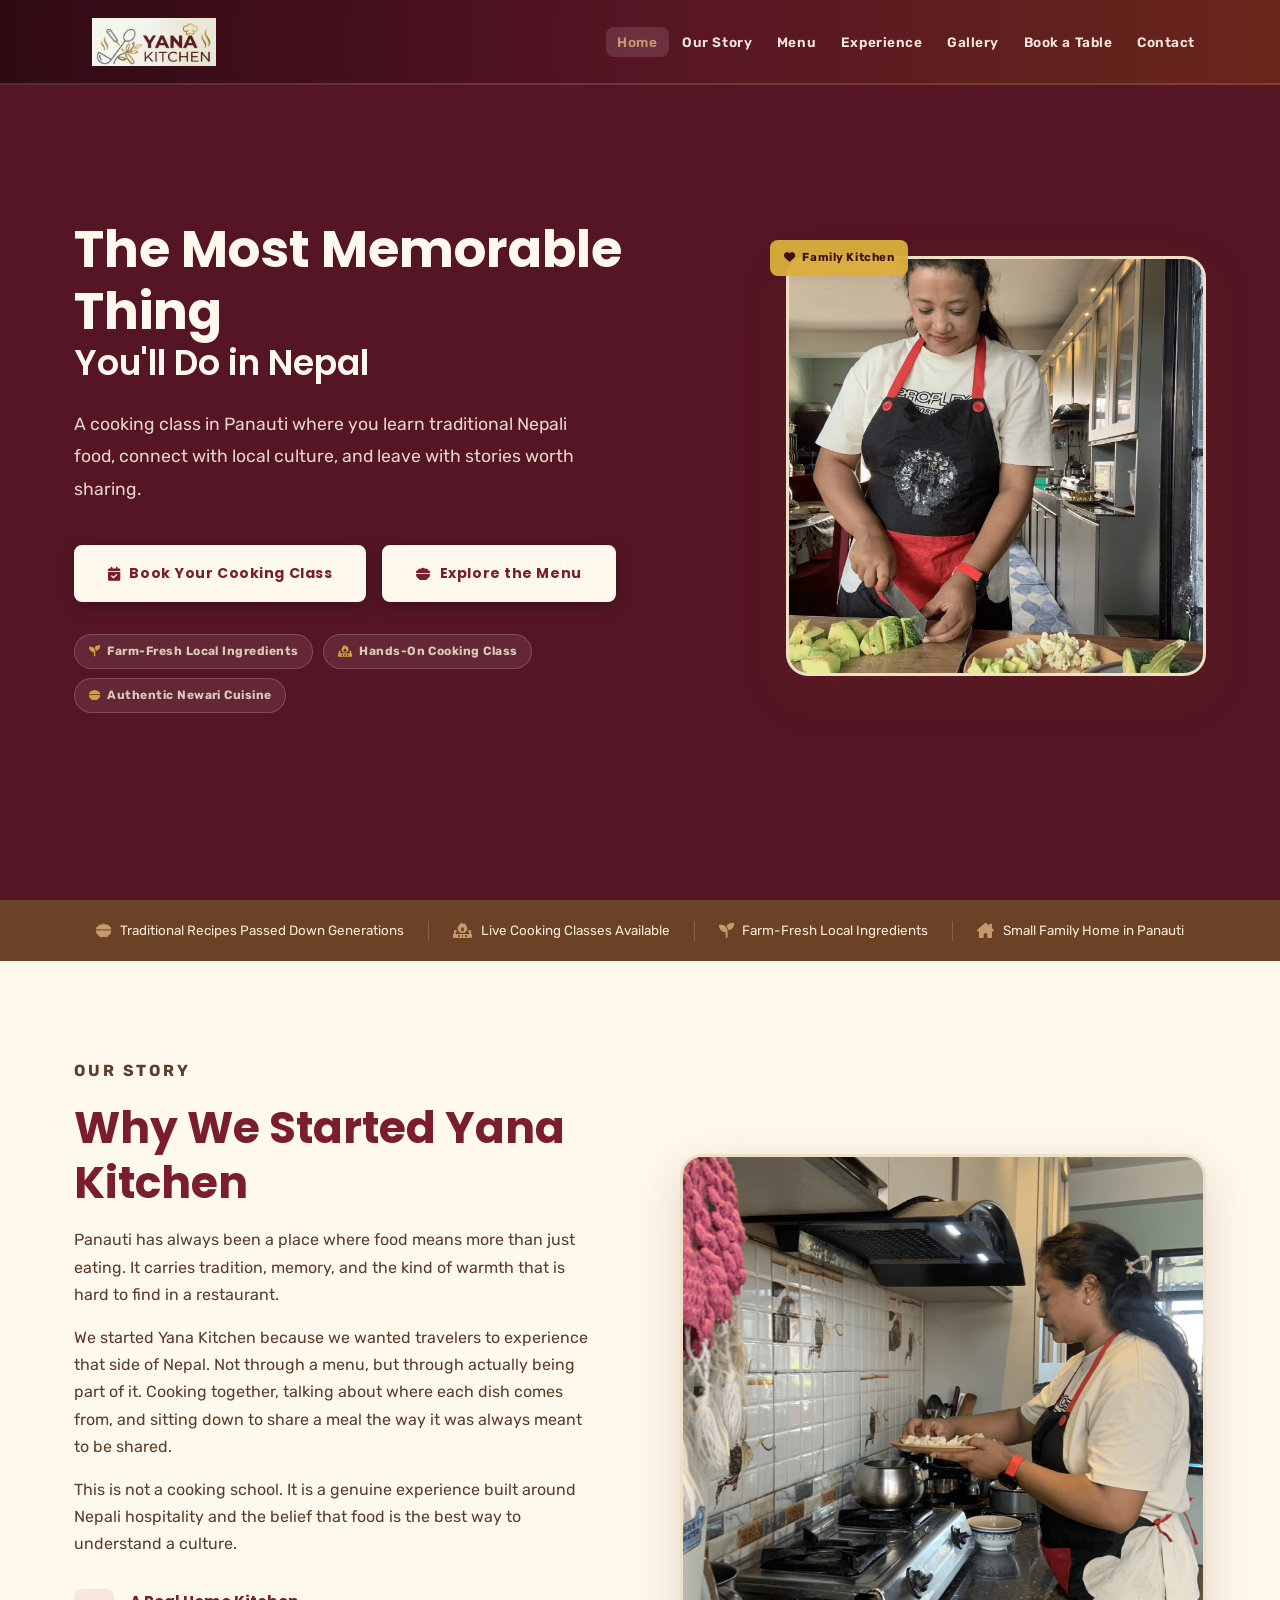
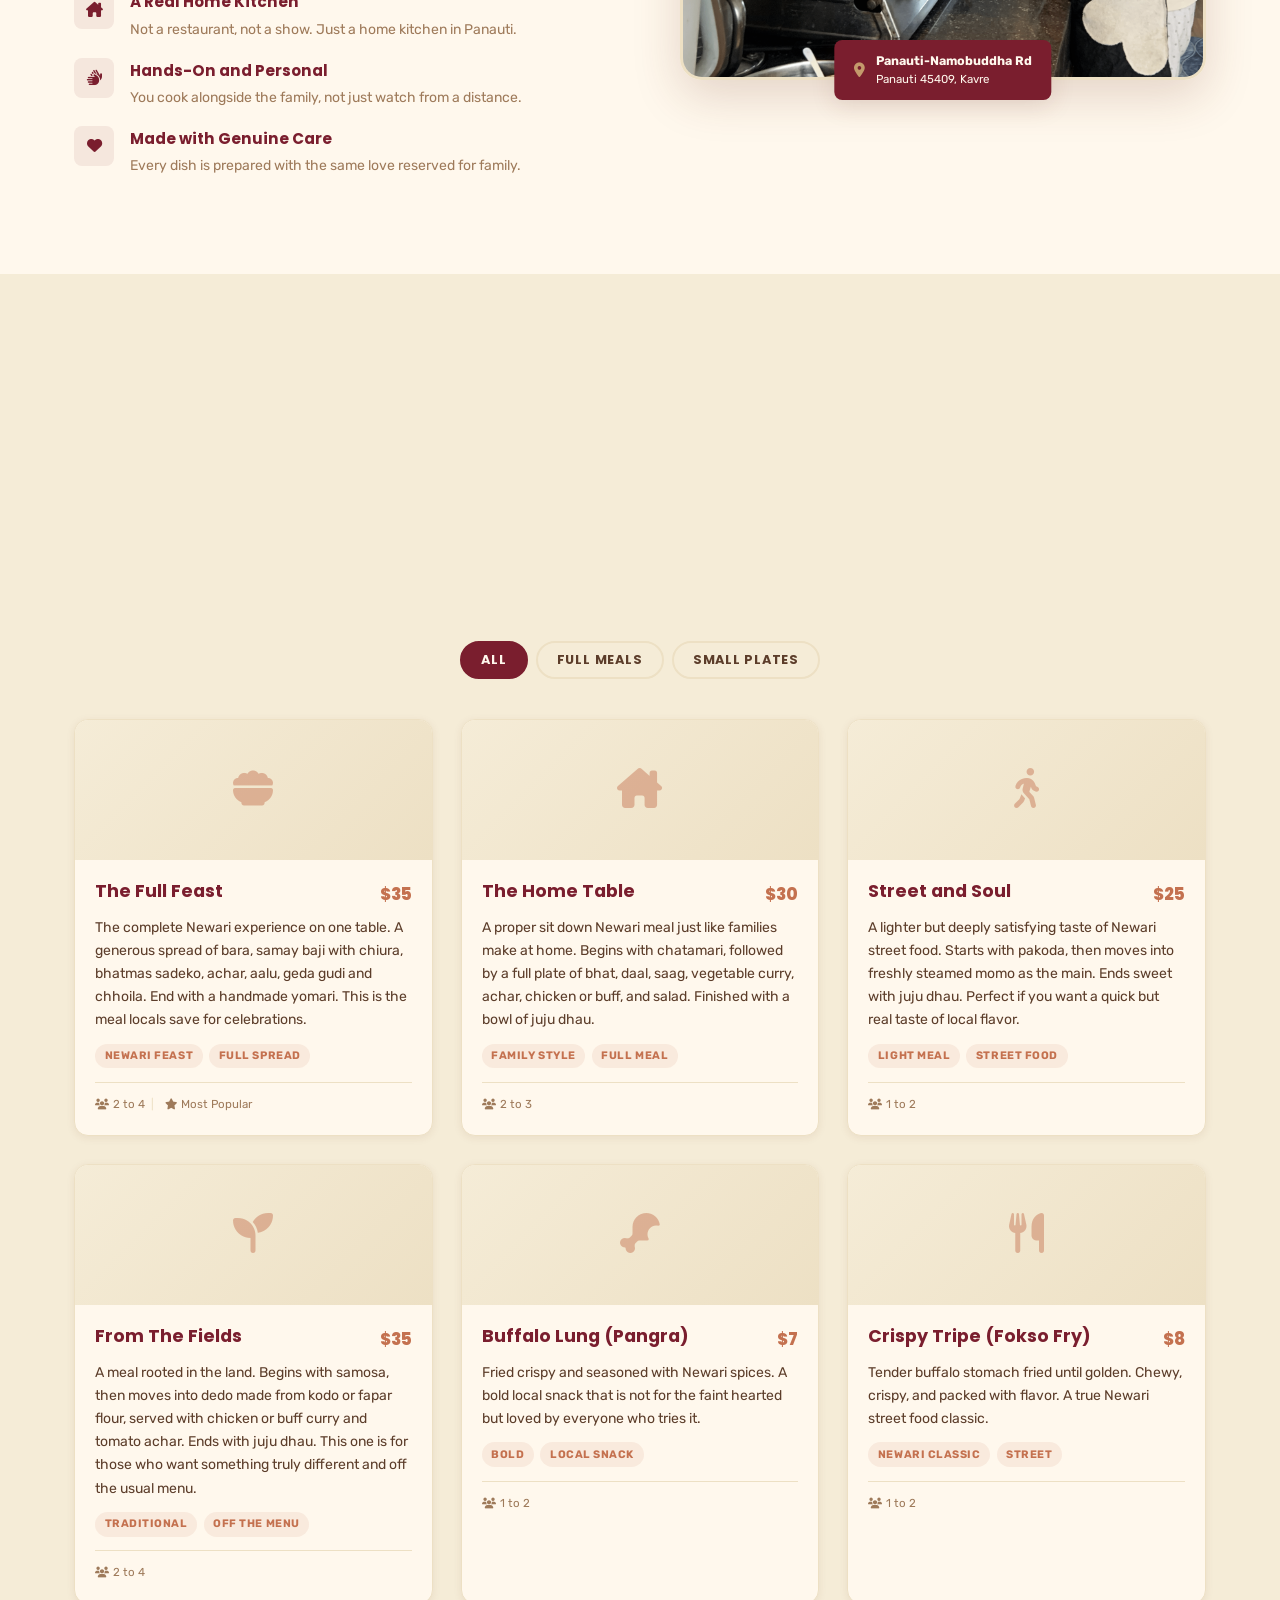
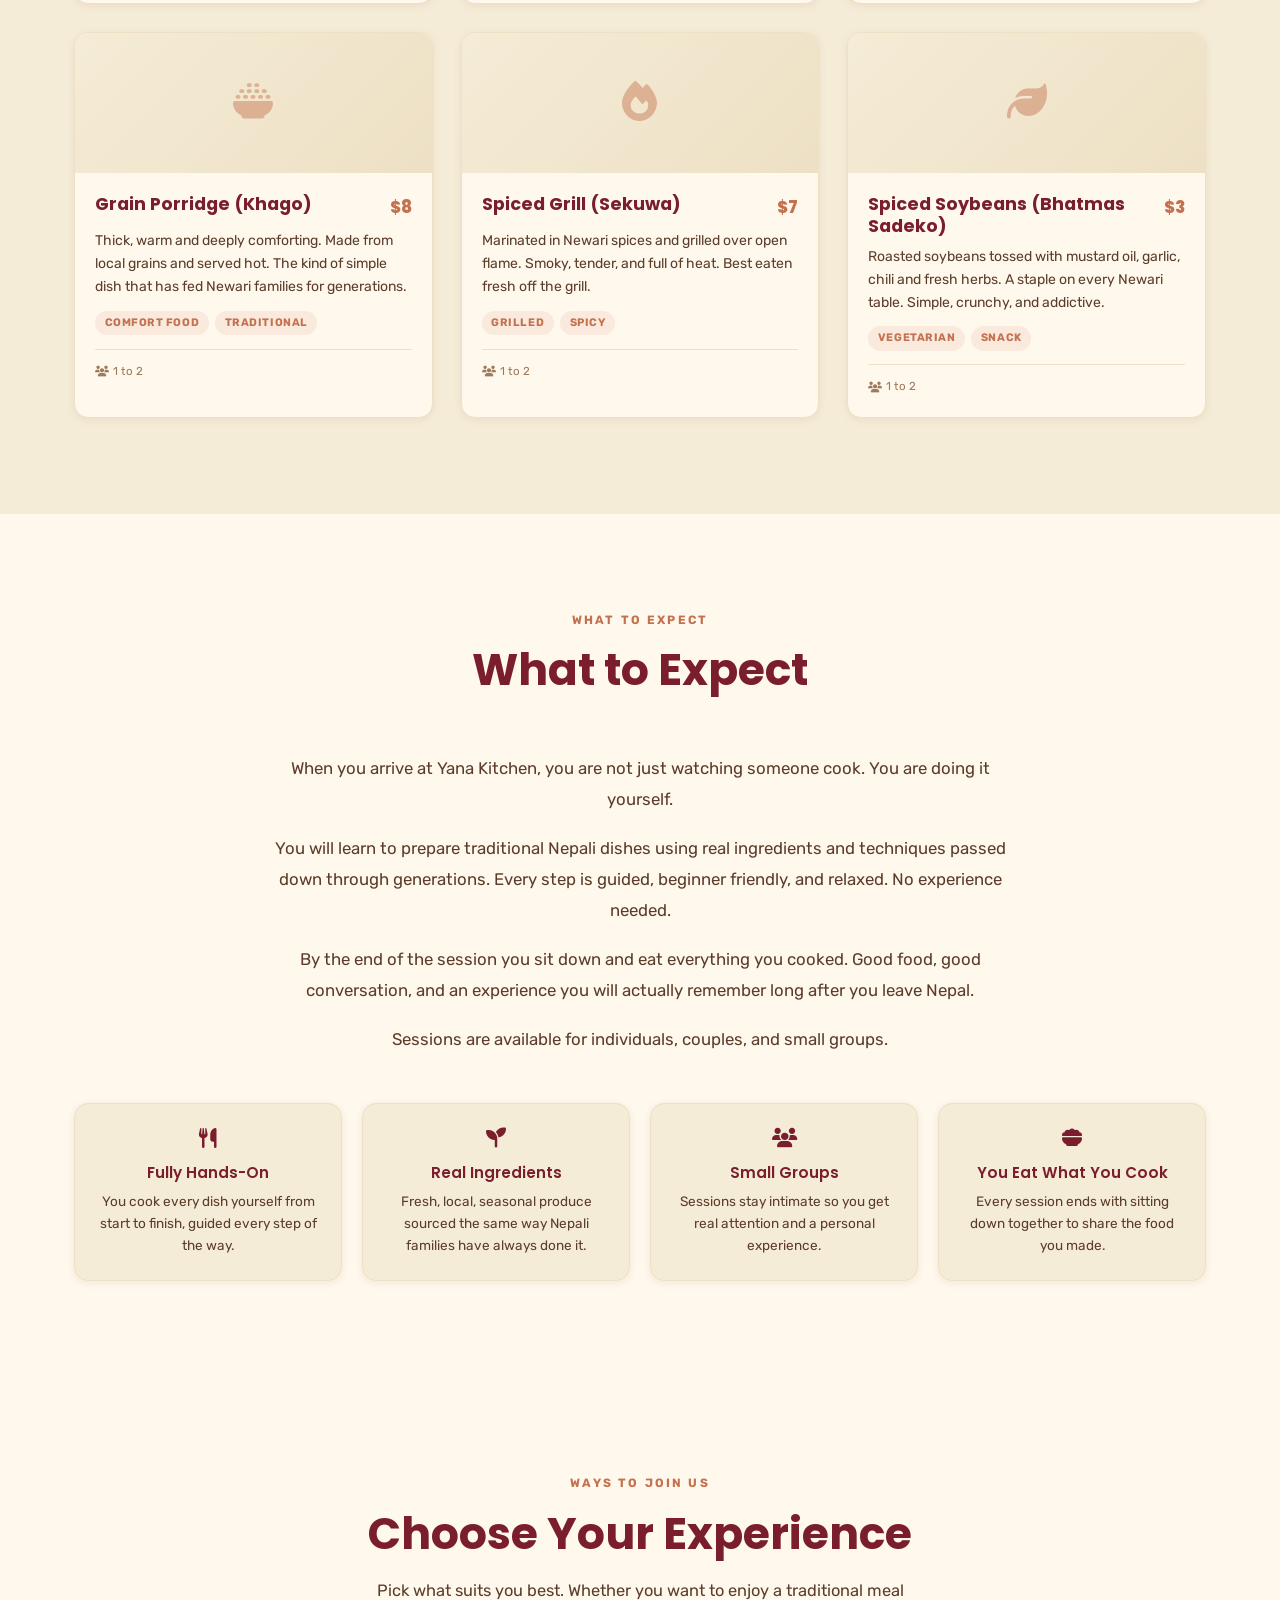
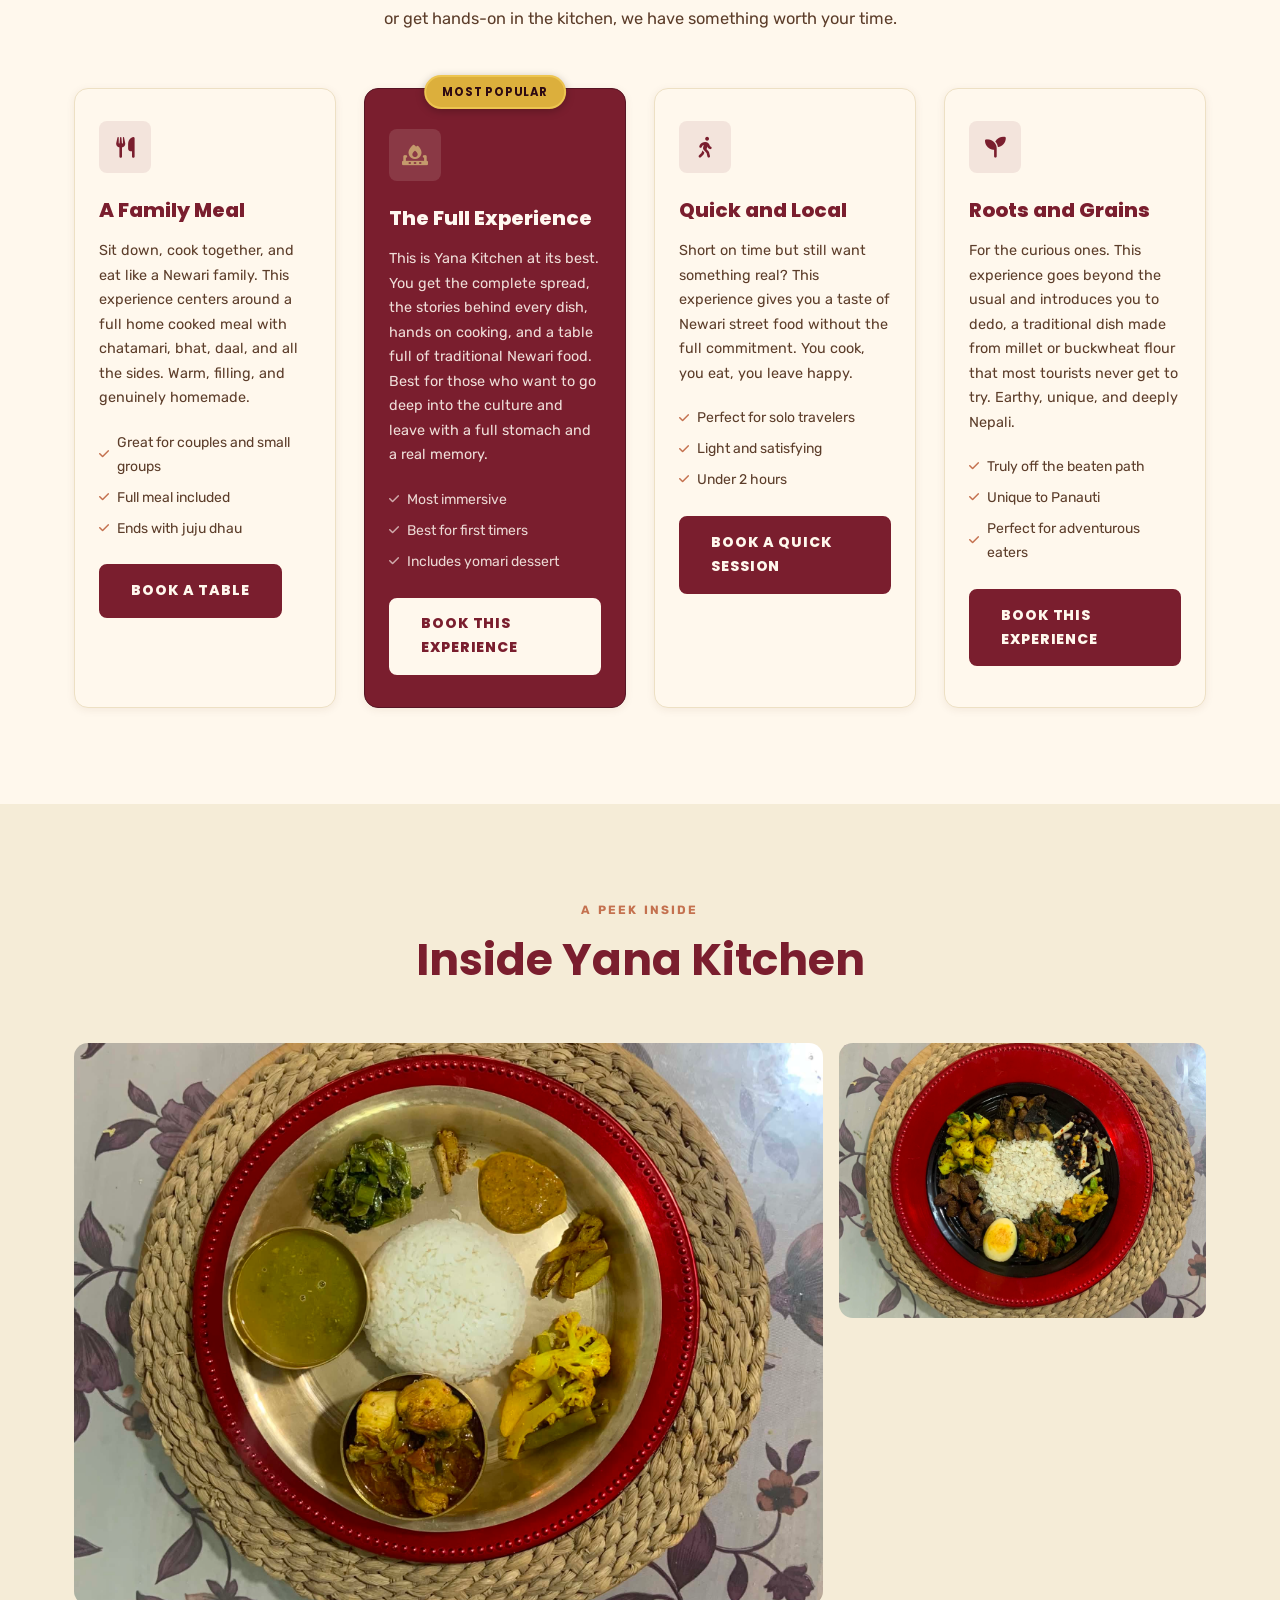
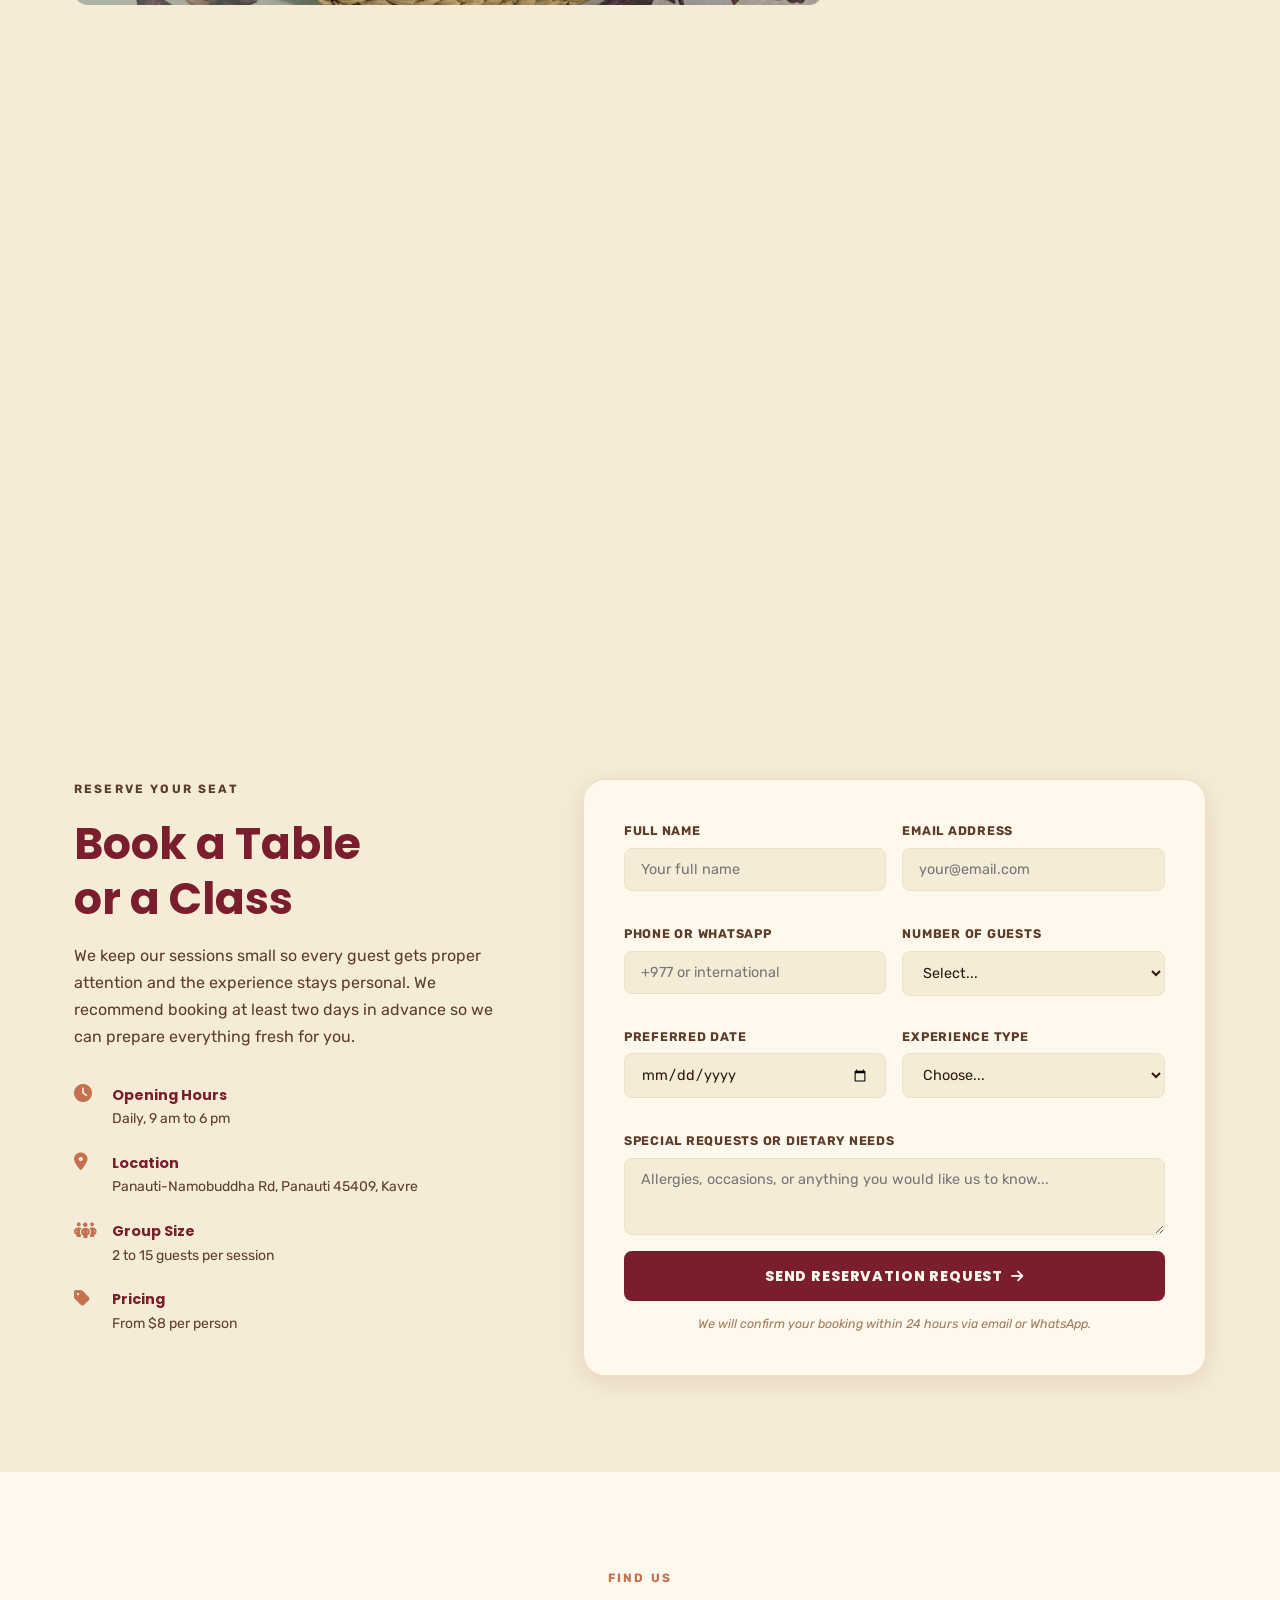
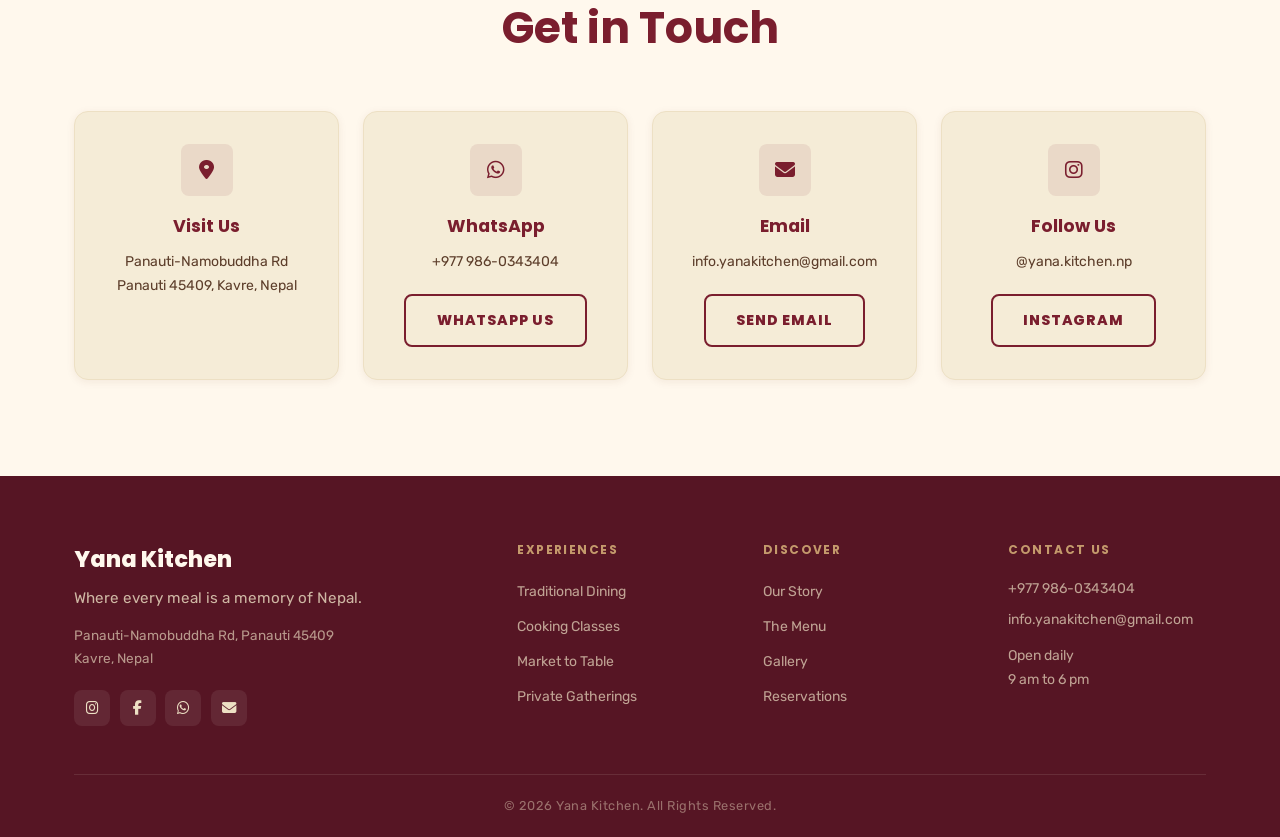
==== index.html @ d82f5aaf "replace menu cards with 9 combo cards, same card design Swap all 8 dish cards for the 9 combo cards " ====
<!DOCTYPE html>
<html lang="en">
<head>
  <meta charset="UTF-8" />
  <meta name="viewport" content="width=device-width, initial-scale=1.0" />
  <meta name="description" content="Yana Kitchen is a small family home-based cooking class in Panauti, Kavre, Nepal. Learn authentic Newari and Nepali cuisine." />
  <meta name="keywords" content="Yana Kitchen, Newari cooking class, Nepali cuisine, Panauti, Kavre, authentic Nepal food experience" />
  <meta name="author" content="Yana Kitchen" />
  <meta property="og:title" content="Yana Kitchen | Authentic Newari Cooking Classes in Panauti" />
  <meta property="og:description" content="A small family home-based kitchen in Panauti. Come cook and eat the real Nepal with us." />
  <meta property="og:type" content="website" />
  <title>Yana Kitchen</title>

  <link rel="icon" type="image/x-icon" href="/yana_favicon_final/favicon.ico" />
  <link rel="icon" type="image/png" sizes="32x32" href="/yana_favicon_final/favicon-32x32.png" />
  <link rel="icon" type="image/png" sizes="16x16" href="/yana_favicon_final/favicon-16x16.png" />
  <link rel="apple-touch-icon" sizes="180x180" href="/yana_favicon_final/apple-touch-icon.png" />
  <link rel="preconnect" href="https://fonts.googleapis.com" />
  <link rel="preconnect" href="https://fonts.gstatic.com" crossorigin />
  <link href="https://fonts.googleapis.com/css2?family=Poppins:wght@400;500;600;700;800&family=Rubik:wght@300;400;500;600&display=swap" rel="stylesheet" />
  <link rel="stylesheet" href="https://cdnjs.cloudflare.com/ajax/libs/font-awesome/6.4.0/css/all.min.css" crossorigin="anonymous" />
  <link rel="stylesheet" href="style.css" />
</head>
<body>

  <!-- LOADER -->
  <div id="loader">
    <div class="loader-inner">
      <div class="loader-symbol">&#x2638;</div>
      <p class="loader-text">Yana Kitchen</p>
      <p class="loader-sub">Preparing your experience...</p>
    </div>
  </div>

  <!-- NAV -->
  <header id="header">
    <div class="header-inner">
      <a href="#home" class="logo" aria-label="Yana Kitchen Home">
        <img src="/yanalog.png" alt="Yana Kitchen" class="logo-img" />
      </a>
      <nav>
        <ul class="nav-links" id="nav-links">
          <li><a href="#home"       class="nav-link">Home</a></li>
          <li><a href="#story"      class="nav-link">Our Story</a></li>
          <li><a href="#menu"       class="nav-link">Menu</a></li>
          <li><a href="#experience" class="nav-link">Experience</a></li>
          <li><a href="#gallery"    class="nav-link">Gallery</a></li>
          <li><a href="#booking"    class="nav-link">Book a Table</a></li>
          <li><a href="#contact"    class="nav-link">Contact</a></li>
        </ul>
        <button class="hamburger" id="hamburger" aria-label="Toggle navigation" aria-expanded="false">
          <span></span><span></span><span></span>
        </button>
      </nav>
    </div>
  </header>

  <!-- HERO -->
  <section id="home" class="hero">
    <div class="hero-bg-pattern" aria-hidden="true"></div>
    <div class="hero-overlay" aria-hidden="true"></div>
    <div class="hero-decorative-circle hero-circle-1" aria-hidden="true"></div>
    <div class="hero-decorative-circle hero-circle-2" aria-hidden="true"></div>

    <div class="hero-inner">

      <div class="hero-left">

        <h1 class="hero-title">
          The Most Memorable Thing<br />
          <em>You'll Do in Nepal</em>
        </h1>

        <p class="hero-sub">
          A cooking class in Panauti where you learn traditional Nepali food, connect with local culture, and leave with stories worth sharing.
        </p>

        <div class="hero-ctas">
          <a href="#booking" class="btn-hero-primary"><i class="fa-solid fa-calendar-check"></i> Book Your Cooking Class</a>
          <a href="#menu"    class="btn-hero-outline"><i class="fa-solid fa-bowl-food"></i> Explore the Menu</a>
        </div>

        <div class="hero-chips">
          <span class="hero-chip"><i class="fa-solid fa-seedling"></i> Farm-Fresh Local Ingredients</span>
          <span class="hero-chip"><i class="fa-solid fa-fire-burner"></i> Hands-On Cooking Class</span>
          <span class="hero-chip"><i class="fa-solid fa-bowl-food"></i> Authentic Newari Cuisine</span>
        </div>
      </div>

      <div class="hero-right">
        <div class="hero-photo-wrap">
          <div class="hero-photo-backdrop" aria-hidden="true"></div>
          <div class="hero-photo-frame">
            <img src="/img_yana/pho31.png" alt="Yana Kitchen" loading="lazy" />
          </div>
          <div class="hero-photo-badge" aria-hidden="true">
            <i class="fa-solid fa-heart"></i>
            <span>Family Kitchen</span>
          </div>
        </div>
      </div>

    </div>

  </section>

  <!-- HIGHLIGHTS BAR -->
  <section class="highlights-bar" aria-label="Quick highlights">
    <div class="hl-item">
      <i class="fa-solid fa-bowl-food" aria-hidden="true"></i>
      <span>Traditional Recipes Passed Down Generations</span>
    </div>
    <div class="hl-divider" aria-hidden="true"></div>
    <div class="hl-item">
      <i class="fa-solid fa-fire-burner" aria-hidden="true"></i>
      <span>Live Cooking Classes Available</span>
    </div>
    <div class="hl-divider" aria-hidden="true"></div>
    <div class="hl-item">
      <i class="fa-solid fa-seedling" aria-hidden="true"></i>
      <span>Farm-Fresh Local Ingredients</span>
    </div>
    <div class="hl-divider" aria-hidden="true"></div>
    <div class="hl-item">
      <i class="fa-solid fa-house-chimney" aria-hidden="true"></i>
      <span>Small Family Home in Panauti</span>
    </div>
  </section>

  <!-- OUR STORY -->
  <section id="story" class="story section-padding" aria-label="Our Story">
    <div class="container">
      <div class="story-grid">

        <div class="story-text reveal">
          <p class="section-eyebrow">Our Story</p>
          <h2 class="section-heading">Why We Started Yana Kitchen</h2>

          <p>Panauti has always been a place where food means more than just eating. It carries tradition, memory, and the kind of warmth that is hard to find in a restaurant.</p>

          <p>We started Yana Kitchen because we wanted travelers to experience that side of Nepal. Not through a menu, but through actually being part of it. Cooking together, talking about where each dish comes from, and sitting down to share a meal the way it was always meant to be shared.</p>

          <p>This is not a cooking school. It is a genuine experience built around Nepali hospitality and the belief that food is the best way to understand a culture.</p>

          <div class="story-values">
            <div class="value-item">
              <div class="value-icon"><i class="fa-solid fa-house-chimney"></i></div>
              <div>
                <strong>A Real Home Kitchen</strong>
                <p>Not a restaurant, not a show. Just a home kitchen in Panauti.</p>
              </div>
            </div>
            <div class="value-item">
              <div class="value-icon"><i class="fa-solid fa-hands"></i></div>
              <div>
                <strong>Hands-On and Personal</strong>
                <p>You cook alongside the family, not just watch from a distance.</p>
              </div>
            </div>
            <div class="value-item">
              <div class="value-icon"><i class="fa-solid fa-heart"></i></div>
              <div>
                <strong>Made with Genuine Care</strong>
                <p>Every dish is prepared with the same love reserved for family.</p>
              </div>
            </div>
          </div>
        </div>

        <div class="story-visual reveal">
          <div class="story-photo-frame">
            <img src="/img_yana/pho33.png" alt="Yana Kitchen" loading="lazy" />
          </div>
          <div class="story-location-tag">
            <i class="fa-solid fa-location-dot"></i>
            <div>
              <span>Panauti-Namobuddha Rd</span>
              <span>Panauti 45409, Kavre</span>
            </div>
          </div>
        </div>

      </div>
    </div>
  </section>

  <!-- MENU -->
  <section id="menu" class="menu section-padding bg-texture" aria-label="Our Menu">
    <div class="container">
      <div class="section-header reveal">
        <p class="section-eyebrow">Our Menu</p>
        <h2 class="section-heading">The Yana Kitchen Menu</h2>
        <p class="section-desc">These are the dishes you will learn to cook and taste during your session. Each one carries its own story, flavor, and place in Newari culture. Prices are per person and include hands on cooking guidance and a shared meal together.</p>
      </div>

      <div class="menu-tabs" role="tablist">
        <button class="menu-tab active" data-tab="all"    role="tab" aria-selected="true">All</button>
        <button class="menu-tab"        data-tab="mains"  role="tab" aria-selected="false">Full Meals</button>
        <button class="menu-tab"        data-tab="street" role="tab" aria-selected="false">Small Plates</button>
      </div>

      <div class="menu-grid" id="menu-grid">

        <div class="menu-card reveal" data-category="mains">
          <div class="menu-card-img">
            <div class="menu-img-placeholder"><i class="fa-solid fa-bowl-food"></i></div>
          </div>
          <div class="menu-card-body">
            <div class="menu-card-top">
              <h3>The Full Feast</h3>
              <span class="menu-price">$35</span>
            </div>
            <p>The complete Newari experience on one table. A generous spread of bara, samay baji with chiura, bhatmas sadeko, achar, aalu, geda gudi and chhoila. End with a handmade yomari. This is the meal locals save for celebrations.</p>
            <div class="menu-tags">
              <span class="menu-tag">Newari Feast</span>
              <span class="menu-tag">Full Spread</span>
            </div>
            <div class="menu-card-meta">
              <span><i class="fa-solid fa-users"></i> 2 to 4</span>
              <span><i class="fa-solid fa-star"></i> Most Popular</span>
            </div>
          </div>
        </div>

        <div class="menu-card reveal" data-category="mains">
          <div class="menu-card-img">
            <div class="menu-img-placeholder"><i class="fa-solid fa-house-chimney"></i></div>
          </div>
          <div class="menu-card-body">
            <div class="menu-card-top">
              <h3>The Home Table</h3>
              <span class="menu-price">$30</span>
            </div>
            <p>A proper sit down Newari meal just like families make at home. Begins with chatamari, followed by a full plate of bhat, daal, saag, vegetable curry, achar, chicken or buff, and salad. Finished with a bowl of juju dhau.</p>
            <div class="menu-tags">
              <span class="menu-tag">Family Style</span>
              <span class="menu-tag">Full Meal</span>
            </div>
            <div class="menu-card-meta">
              <span><i class="fa-solid fa-users"></i> 2 to 3</span>
            </div>
          </div>
        </div>

        <div class="menu-card reveal" data-category="mains">
          <div class="menu-card-img">
            <div class="menu-img-placeholder"><i class="fa-solid fa-person-walking"></i></div>
          </div>
          <div class="menu-card-body">
            <div class="menu-card-top">
              <h3>Street and Soul</h3>
              <span class="menu-price">$25</span>
            </div>
            <p>A lighter but deeply satisfying taste of Newari street food. Starts with pakoda, then moves into freshly steamed momo as the main. Ends sweet with juju dhau. Perfect if you want a quick but real taste of local flavor.</p>
            <div class="menu-tags">
              <span class="menu-tag">Light Meal</span>
              <span class="menu-tag">Street Food</span>
            </div>
            <div class="menu-card-meta">
              <span><i class="fa-solid fa-users"></i> 1 to 2</span>
            </div>
          </div>
        </div>

        <div class="menu-card reveal" data-category="mains">
          <div class="menu-card-img">
            <div class="menu-img-placeholder"><i class="fa-solid fa-seedling"></i></div>
          </div>
          <div class="menu-card-body">
            <div class="menu-card-top">
              <h3>From The Fields</h3>
              <span class="menu-price">$35</span>
            </div>
            <p>A meal rooted in the land. Begins with samosa, then moves into dedo made from kodo or fapar flour, served with chicken or buff curry and tomato achar. Ends with juju dhau. This one is for those who want something truly different and off the usual menu.</p>
            <div class="menu-tags">
              <span class="menu-tag">Traditional</span>
              <span class="menu-tag">Off the Menu</span>
            </div>
            <div class="menu-card-meta">
              <span><i class="fa-solid fa-users"></i> 2 to 4</span>
            </div>
          </div>
        </div>

        <div class="menu-card reveal" data-category="street">
          <div class="menu-card-img">
            <div class="menu-img-placeholder"><i class="fa-solid fa-drumstick-bite"></i></div>
          </div>
          <div class="menu-card-body">
            <div class="menu-card-top">
              <h3>Buffalo Lung (Pangra)</h3>
              <span class="menu-price">$7</span>
            </div>
            <p>Fried crispy and seasoned with Newari spices. A bold local snack that is not for the faint hearted but loved by everyone who tries it.</p>
            <div class="menu-tags">
              <span class="menu-tag">Bold</span>
              <span class="menu-tag">Local Snack</span>
            </div>
            <div class="menu-card-meta">
              <span><i class="fa-solid fa-users"></i> 1 to 2</span>
            </div>
          </div>
        </div>

        <div class="menu-card reveal" data-category="street">
          <div class="menu-card-img">
            <div class="menu-img-placeholder"><i class="fa-solid fa-utensils"></i></div>
          </div>
          <div class="menu-card-body">
            <div class="menu-card-top">
              <h3>Crispy Tripe (Fokso Fry)</h3>
              <span class="menu-price">$8</span>
            </div>
            <p>Tender buffalo stomach fried until golden. Chewy, crispy, and packed with flavor. A true Newari street food classic.</p>
            <div class="menu-tags">
              <span class="menu-tag">Newari Classic</span>
              <span class="menu-tag">Street</span>
            </div>
            <div class="menu-card-meta">
              <span><i class="fa-solid fa-users"></i> 1 to 2</span>
            </div>
          </div>
        </div>

        <div class="menu-card reveal" data-category="street">
          <div class="menu-card-img">
            <div class="menu-img-placeholder"><i class="fa-solid fa-bowl-rice"></i></div>
          </div>
          <div class="menu-card-body">
            <div class="menu-card-top">
              <h3>Grain Porridge (Khago)</h3>
              <span class="menu-price">$8</span>
            </div>
            <p>Thick, warm and deeply comforting. Made from local grains and served hot. The kind of simple dish that has fed Newari families for generations.</p>
            <div class="menu-tags">
              <span class="menu-tag">Comfort Food</span>
              <span class="menu-tag">Traditional</span>
            </div>
            <div class="menu-card-meta">
              <span><i class="fa-solid fa-users"></i> 1 to 2</span>
            </div>
          </div>
        </div>

        <div class="menu-card reveal" data-category="street">
          <div class="menu-card-img">
            <div class="menu-img-placeholder"><i class="fa-solid fa-fire"></i></div>
          </div>
          <div class="menu-card-body">
            <div class="menu-card-top">
              <h3>Spiced Grill (Sekuwa)</h3>
              <span class="menu-price">$7</span>
            </div>
            <p>Marinated in Newari spices and grilled over open flame. Smoky, tender, and full of heat. Best eaten fresh off the grill.</p>
            <div class="menu-tags">
              <span class="menu-tag">Grilled</span>
              <span class="menu-tag">Spicy</span>
            </div>
            <div class="menu-card-meta">
              <span><i class="fa-solid fa-users"></i> 1 to 2</span>
            </div>
          </div>
        </div>

        <div class="menu-card reveal" data-category="street">
          <div class="menu-card-img">
            <div class="menu-img-placeholder"><i class="fa-solid fa-leaf"></i></div>
          </div>
          <div class="menu-card-body">
            <div class="menu-card-top">
              <h3>Spiced Soybeans (Bhatmas Sadeko)</h3>
              <span class="menu-price">$3</span>
            </div>
            <p>Roasted soybeans tossed with mustard oil, garlic, chili and fresh herbs. A staple on every Newari table. Simple, crunchy, and addictive.</p>
            <div class="menu-tags">
              <span class="menu-tag">Vegetarian</span>
              <span class="menu-tag">Snack</span>
            </div>
            <div class="menu-card-meta">
              <span><i class="fa-solid fa-users"></i> 1 to 2</span>
            </div>
          </div>
        </div>

      </div>

    </div>
  </section>

  <!-- WHAT TO EXPECT -->
  <section id="what-to-expect" class="what-to-expect section-padding" aria-label="What to Expect">
    <div class="container">
      <div class="section-header reveal">
        <p class="section-eyebrow">What to Expect</p>
        <h2 class="section-heading">What to Expect</h2>
      </div>
      <div class="wte-inner reveal">
        <p>When you arrive at Yana Kitchen, you are not just watching someone cook. You are doing it yourself.</p>
        <p>You will learn to prepare traditional Nepali dishes using real ingredients and techniques passed down through generations. Every step is guided, beginner friendly, and relaxed. No experience needed.</p>
        <p>By the end of the session you sit down and eat everything you cooked. Good food, good conversation, and an experience you will actually remember long after you leave Nepal.</p>
        <p>Sessions are available for individuals, couples, and small groups.</p>
      </div>
      <div class="wte-highlights">
        <div class="wte-highlight reveal">
          <i class="fa-solid fa-utensils"></i>
          <strong>Fully Hands-On</strong>
          <p>You cook every dish yourself from start to finish, guided every step of the way.</p>
        </div>
        <div class="wte-highlight reveal">
          <i class="fa-solid fa-seedling"></i>
          <strong>Real Ingredients</strong>
          <p>Fresh, local, seasonal produce sourced the same way Nepali families have always done it.</p>
        </div>
        <div class="wte-highlight reveal">
          <i class="fa-solid fa-users"></i>
          <strong>Small Groups</strong>
          <p>Sessions stay intimate so you get real attention and a personal experience.</p>
        </div>
        <div class="wte-highlight reveal">
          <i class="fa-solid fa-bowl-food"></i>
          <strong>You Eat What You Cook</strong>
          <p>Every session ends with sitting down together to share the food you made.</p>
        </div>
      </div>
    </div>
  </section>

  <!-- EXPERIENCE -->
  <section id="experience" class="experience section-padding" aria-label="Dining Experiences">
    <div class="container">
      <div class="section-header reveal">
        <p class="section-eyebrow">Ways to Join Us</p>
        <h2 class="section-heading">Choose Your Experience</h2>
        <p class="section-desc">Pick what suits you best. Whether you want to enjoy a traditional meal or get hands-on in the kitchen, we have something worth your time.</p>
      </div>

      <div class="exp-grid">

        <div class="exp-card reveal">
          <div class="exp-card-icon"><i class="fa-solid fa-utensils"></i></div>
          <h3>A Family Meal</h3>
          <p>Sit down, cook together, and eat like a Newari family. This experience centers around a full home cooked meal with chatamari, bhat, daal, and all the sides. Warm, filling, and genuinely homemade.</p>
          <ul class="exp-features">
            <li><i class="fa-solid fa-check"></i> Great for couples and small groups</li>
            <li><i class="fa-solid fa-check"></i> Full meal included</li>
            <li><i class="fa-solid fa-check"></i> Ends with juju dhau</li>
          </ul>
          <a href="#booking" class="btn-primary">Book a Table</a>
        </div>

        <div class="exp-card exp-card-featured reveal">
          <span class="exp-popular-badge">Most Popular</span>
          <div class="exp-card-icon"><i class="fa-solid fa-fire-burner"></i></div>
          <h3>The Full Experience</h3>
          <p>This is Yana Kitchen at its best. You get the complete spread, the stories behind every dish, hands on cooking, and a table full of traditional Newari food. Best for those who want to go deep into the culture and leave with a full stomach and a real memory.</p>
          <ul class="exp-features">
            <li><i class="fa-solid fa-check"></i> Most immersive</li>
            <li><i class="fa-solid fa-check"></i> Best for first timers</li>
            <li><i class="fa-solid fa-check"></i> Includes yomari dessert</li>
          </ul>
          <a href="#booking" class="btn-primary">Book This Experience</a>
        </div>

        <div class="exp-card reveal">
          <div class="exp-card-icon"><i class="fa-solid fa-person-walking"></i></div>
          <h3>Quick and Local</h3>
          <p>Short on time but still want something real? This experience gives you a taste of Newari street food without the full commitment. You cook, you eat, you leave happy.</p>
          <ul class="exp-features">
            <li><i class="fa-solid fa-check"></i> Perfect for solo travelers</li>
            <li><i class="fa-solid fa-check"></i> Light and satisfying</li>
            <li><i class="fa-solid fa-check"></i> Under 2 hours</li>
          </ul>
          <a href="#booking" class="btn-primary">Book a Quick Session</a>
        </div>

        <div class="exp-card reveal">
          <div class="exp-card-icon"><i class="fa-solid fa-seedling"></i></div>
          <h3>Roots and Grains</h3>
          <p>For the curious ones. This experience goes beyond the usual and introduces you to dedo, a traditional dish made from millet or buckwheat flour that most tourists never get to try. Earthy, unique, and deeply Nepali.</p>
          <ul class="exp-features">
            <li><i class="fa-solid fa-check"></i> Truly off the beaten path</li>
            <li><i class="fa-solid fa-check"></i> Unique to Panauti</li>
            <li><i class="fa-solid fa-check"></i> Perfect for adventurous eaters</li>
          </ul>
          <a href="#booking" class="btn-primary">Book This Experience</a>
        </div>

      </div>
    </div>
  </section>

  <!-- GALLERY -->
  <section id="gallery" class="gallery section-padding bg-texture" aria-label="Gallery">
    <div class="container">
      <div class="section-header reveal">
        <p class="section-eyebrow">A Peek Inside</p>
        <h2 class="section-heading">Inside Yana Kitchen</h2>
      </div>
      <div class="gallery-grid">
        <div class="gallery-item gallery-wide reveal">
          <img src="/img_yana/pho24.png" alt="Yana Kitchen food" loading="lazy" />
        </div>
        <div class="gallery-item reveal">
          <img src="/img_yana/pho28.png" alt="Yana Kitchen food" loading="lazy" />
        </div>
        <div class="gallery-item reveal">
          <img src="/img_yana/pho30.png" alt="Yana Kitchen food" loading="lazy" />
        </div>
        <div class="gallery-item reveal">
          <img src="/img_yana/pho11.png" alt="Yana Kitchen food" loading="lazy" />
        </div>
        <div class="gallery-item reveal">
          <img src="/img_yana/pho5.png" alt="Yana Kitchen food" loading="lazy" />
        </div>
        <div class="gallery-item reveal">
          <img src="/img_yana/pho27.png" alt="Yana Kitchen food" loading="lazy" />
        </div>
        <div class="gallery-item reveal">
          <img src="/img_yana/pho3.png" alt="Yana Kitchen food" loading="lazy" />
        </div>
        <div class="gallery-item reveal">
          <img src="/img_yana/pho1.png" alt="Yana Kitchen food" loading="lazy" />
        </div>
      </div>
    </div>
  </section>

  <!-- BOOKING -->
  <section id="booking" class="booking section-padding bg-texture" aria-label="Book a Table">
    <div class="container">
      <div class="booking-grid">

        <div class="booking-info reveal">
          <p class="section-eyebrow">Reserve Your Seat</p>
          <h2 class="section-heading">Book a Table<br />or a Class</h2>
          <p>We keep our sessions small so every guest gets proper attention and the experience stays personal. We recommend booking at least two days in advance so we can prepare everything fresh for you.</p>
          <div class="booking-details">
            <div class="booking-detail-item">
              <i class="fa-solid fa-clock"></i>
              <div>
                <strong>Opening Hours</strong>
                <p>Daily, 9 am to 6 pm</p>
              </div>
            </div>
            <div class="booking-detail-item">
              <i class="fa-solid fa-location-dot"></i>
              <div>
                <strong>Location</strong>
                <p>Panauti-Namobuddha Rd, Panauti 45409, Kavre</p>
              </div>
            </div>
            <div class="booking-detail-item">
              <i class="fa-solid fa-people-group"></i>
              <div>
                <strong>Group Size</strong>
                <p>2 to 15 guests per session</p>
              </div>
            </div>
            <div class="booking-detail-item">
              <i class="fa-solid fa-tag"></i>
              <div>
                <strong>Pricing</strong>
                <p>From $8 per person</p>
              </div>
            </div>
          </div>
        </div>

        <div class="booking-form-wrap reveal">
          <form class="booking-form" id="booking-form" novalidate>
            <input type="hidden" name="_subject" value="New Booking Request — Yana Kitchen" />
            <div class="form-row">
              <div class="form-group">
                <label for="f-name">Full Name</label>
                <input type="text" id="f-name" name="name" placeholder="Your full name" required />
              </div>
              <div class="form-group">
                <label for="f-email">Email Address</label>
                <input type="email" id="f-email" name="email" placeholder="your@email.com" required />
              </div>
            </div>
            <div class="form-row">
              <div class="form-group">
                <label for="f-phone">Phone or WhatsApp</label>
                <input type="tel" id="f-phone" name="phone" placeholder="+977 or international" />
              </div>
              <div class="form-group">
                <label for="f-guests">Number of Guests</label>
                <select id="f-guests" name="guests" required>
                  <option value="">Select...</option>
                  <option value="1-2">1 or 2 guests</option>
                  <option value="3-5">3 to 5 guests</option>
                  <option value="6-10">6 to 10 guests</option>
                  <option value="11-15">11 to 15 guests (Private)</option>
                </select>
              </div>
            </div>
            <div class="form-row">
              <div class="form-group">
                <label for="f-date">Preferred Date</label>
                <input type="date" id="f-date" name="date" required />
              </div>
              <div class="form-group">
                <label for="f-experience">Experience Type</label>
                <select id="f-experience" name="experience" required>
                  <option value="">Choose...</option>
                  <option value="full-feast">The Full Feast · $35</option>
                  <option value="home-table">The Home Table · $30</option>
                  <option value="street-soul">Street and Soul · $25</option>
                  <option value="from-fields">From The Fields · $35</option>
                </select>
              </div>
            </div>
            <div class="form-group">
              <label for="f-message">Special Requests or Dietary Needs</label>
              <textarea id="f-message" name="message" rows="3" placeholder="Allergies, occasions, or anything you would like us to know..."></textarea>
            </div>
            <button type="submit" class="btn-primary btn-full">Send Reservation Request <i class="fa-solid fa-arrow-right"></i></button>
            <p class="form-note">We will confirm your booking within 24 hours via email or WhatsApp.</p>
          </form>
          <div class="form-success" id="form-success" hidden>
            <i class="fa-solid fa-circle-check"></i>
            <h3>Thank you!</h3>
            <p>Your reservation request has been received. We will be in touch with you shortly.</p>
          </div>
        </div>

      </div>
    </div>
  </section>

  <!-- CONTACT -->
  <section id="contact" class="contact section-padding" aria-label="Contact">
    <div class="container">
      <div class="section-header reveal">
        <p class="section-eyebrow">Find Us</p>
        <h2 class="section-heading">Get in Touch</h2>
      </div>
      <div class="contact-grid">
        <div class="contact-card reveal">
          <div class="contact-icon"><i class="fa-solid fa-location-dot"></i></div>
          <h3>Visit Us</h3>
          <p>Panauti-Namobuddha Rd<br />Panauti 45409, Kavre, Nepal</p>
        </div>
        <div class="contact-card reveal">
          <div class="contact-icon"><i class="fa-brands fa-whatsapp"></i></div>
          <h3>WhatsApp</h3>
          <p>+977 986-0343404</p>
          <a href="https://wa.me/9779860343404" target="_blank" rel="noopener noreferrer" class="btn-outline">WhatsApp Us</a>
        </div>
        <div class="contact-card reveal">
          <div class="contact-icon"><i class="fa-solid fa-envelope"></i></div>
          <h3>Email</h3>
          <p>info.yanakitchen@gmail.com</p>
          <a href="mailto:info.yanakitchen@gmail.com" class="btn-outline">Send Email</a>
        </div>
        <div class="contact-card reveal">
          <div class="contact-icon"><i class="fa-brands fa-instagram"></i></div>
          <h3>Follow Us</h3>
          <p>@yana.kitchen.np</p>
          <a href="https://www.instagram.com/yana.kitchen.np?igsh=MXZxbHlpbHNsZnFzdw==" target="_blank" rel="noopener noreferrer" class="btn-outline">Instagram</a>
        </div>
      </div>
    </div>
  </section>

  <!-- FOOTER -->
  <footer class="footer">
    <div class="footer-inner container">
      <div class="footer-top">
        <div class="footer-brand">
          <div class="footer-logo-row">
            <span class="logo-symbol footer-logo-sym">&#x2638;</span>
            <span class="footer-brand-name">Yana Kitchen</span>
          </div>
          <p class="footer-tagline">Where every meal is a memory of Nepal.</p>
          <p class="footer-address">Panauti-Namobuddha Rd, Panauti 45409<br />Kavre, Nepal</p>
          <div class="footer-socials">
            <a href="https://www.instagram.com/yana.kitchen.np?igsh=MXZxbHlpbHNsZnFzdw==" target="_blank" rel="noopener noreferrer" aria-label="Instagram"><i class="fa-brands fa-instagram"></i></a>
            <a href="https://facebook.com" target="_blank" rel="noopener noreferrer" aria-label="Facebook"><i class="fa-brands fa-facebook-f"></i></a>
            <a href="https://wa.me/9779860343404" target="_blank" rel="noopener noreferrer" aria-label="WhatsApp"><i class="fa-brands fa-whatsapp"></i></a>
            <a href="mailto:info.yanakitchen@gmail.com" aria-label="Email"><i class="fa-solid fa-envelope"></i></a>
          </div>
        </div>
        <div class="footer-col">
          <h4>Experiences</h4>
          <ul>
            <li><a href="#experience">Traditional Dining</a></li>
            <li><a href="#experience">Cooking Classes</a></li>
            <li><a href="#experience">Market to Table</a></li>
            <li><a href="#experience">Private Gatherings</a></li>
          </ul>
        </div>
        <div class="footer-col">
          <h4>Discover</h4>
          <ul>
            <li><a href="#story">Our Story</a></li>
            <li><a href="#menu">The Menu</a></li>
            <li><a href="#gallery">Gallery</a></li>
            <li><a href="#booking">Reservations</a></li>
          </ul>
        </div>
        <div class="footer-col">
          <h4>Contact Us</h4>
          <p>+977 986-0343404</p>
          <p style="margin-top:.5rem;">info.yanakitchen@gmail.com</p>
          <p style="margin-top:.75rem;">Open daily<br />9 am to 6 pm</p>
        </div>
      </div>
      <div class="footer-divider" aria-hidden="true"></div>
      <div class="footer-bottom">
        <p>&copy; 2026 Yana Kitchen. All Rights Reserved.</p>
      </div>
    </div>
  </footer>

  <script src="script.js"></script>
</body>
</html>
---- style.css ----
/* =============================================
   YANA KITCHEN — Newari Visual Identity
   ============================================= */

:root {
  --cream:       #FFF8ED;
  --beige:       #F5ECD7;
  --beige-mid:   #EDE0C4;
  --maroon:      #7A1E2E;
  --maroon-dark: #561524;
  --brown:       #6B4226;
  --terracotta:  #C4714F;
  --terra-light: #D4896B;
  --wood:        #A0714F;
  --wood-light:  #C49A6C;
  --text-dark:   #2C1A0E;
  --text-mid:    #5C3D2A;
  --text-light:  #9E7A5A;

  --font-heading: 'Poppins', system-ui, sans-serif;
  --font-accent:  'Poppins', system-ui, sans-serif;
  --font-body:    'Rubik', system-ui, sans-serif;

  --radius-sm: 8px;
  --radius-md: 14px;
  --radius-lg: 22px;

  --shadow-sm: 0 2px 8px rgba(106,50,30,.08);
  --shadow-md: 0 6px 24px rgba(106,50,30,.13);
  --shadow-lg: 0 16px 48px rgba(106,50,30,.18);

  --transition: 0.3s ease;
}

/* ---------- Reset ---------- */
*, *::before, *::after { box-sizing: border-box; margin: 0; padding: 0; }
html { scroll-behavior: smooth; font-size: 16px; }
body { font-family: var(--font-body); background: var(--cream); color: var(--text-dark); line-height: 1.7; overflow-x: hidden; }
img  { max-width: 100%; display: block; }
a    { text-decoration: none; color: inherit; }
ul   { list-style: none; }
button { cursor: pointer; border: none; background: none; font-family: inherit; }

.container    { max-width: 1180px; margin: 0 auto; padding: 0 1.5rem; }
.section-padding { padding: 6rem 0; }
.bg-texture   { background: var(--beige); }

/* ---------- Loader ---------- */
#loader {
  position: fixed; inset: 0;
  background: var(--maroon);
  display: flex; align-items: center; justify-content: center;
  z-index: 9999;
  transition: opacity .5s ease, visibility .5s ease;
}
#loader.hidden { opacity: 0; visibility: hidden; }
.loader-inner { text-align: center; }
.loader-symbol {
  font-size: 3.5rem; color: var(--wood-light);
  display: block; margin-bottom: .75rem;
  animation: spinSlow 3s linear infinite;
}
.loader-text { font-family: var(--font-heading); color: var(--cream); font-size: 2rem; font-weight: 800; }
.loader-sub  { color: var(--beige-mid); font-size: .875rem; margin-top: .25rem; opacity: .7; letter-spacing: .1em; }
@keyframes spinSlow { to { transform: rotate(360deg); } }

/* ---------- Header ---------- */
#header {
  position: fixed; top: 0; left: 0; right: 0;
  z-index: 1000;
  padding: 1.1rem 0;
  background: linear-gradient(90deg, rgba(45,10,19,.95) 0%, rgba(86,21,36,.9) 50%, rgba(107,40,26,.9) 100%);
  backdrop-filter: blur(12px);
  border-bottom: 2px solid rgba(196,154,108,.25);
  transition: background var(--transition), box-shadow var(--transition), padding var(--transition);
}
#header.scrolled {
  background: rgba(255,248,237,.98);
  backdrop-filter: blur(10px);
  box-shadow: 0 4px 20px rgba(106,50,30,.12);
  padding: .75rem 0;
  border-bottom-color: var(--beige-mid);
}

.header-inner {
  max-width: 1180px; margin: 0 auto; padding: 0 1.5rem;
  display: flex; align-items: center; justify-content: space-between;
}

.logo { display: flex; align-items: center; }
.logo-symbol { display: none; }
.logo-text    { display: none; }
.logo-img {
  height: 48px; width: 160px; object-fit: contain;
  display: block; border-radius: 6px; flex-shrink: 0;
}
.logo-text {
  font-family: var(--font-heading); font-size: 1.3rem; font-weight: 700;
  color: var(--cream); letter-spacing: .02em;
}
#header.scrolled .logo-text { color: var(--maroon); }

.nav-links { display: flex; align-items: center; gap: .15rem; }
.nav-link {
  font-size: .85rem; font-weight: 600; letter-spacing: .04em;
  color: rgba(255,248,237,.92);
  padding: .45rem .7rem; border-radius: var(--radius-sm);
  transition: color var(--transition), background var(--transition);
}
.nav-link:hover, .nav-link.active { color: var(--wood-light); background: rgba(255,255,255,.12); }
#header.scrolled .nav-link { color: var(--text-mid); }
#header.scrolled .nav-link:hover,
#header.scrolled .nav-link.active { color: var(--maroon); background: rgba(122,30,46,.08); }

.hamburger { display: none; flex-direction: column; gap: 5px; padding: 6px; }
.hamburger span { display: block; width: 24px; height: 2px; background: var(--cream); border-radius: 2px; transition: all var(--transition); }
#header.scrolled .hamburger span { background: var(--maroon); }
.hamburger.open span:nth-child(1) { transform: translateY(7px) rotate(45deg); }
.hamburger.open span:nth-child(2) { opacity: 0; }
.hamburger.open span:nth-child(3) { transform: translateY(-7px) rotate(-45deg); }

/* ---------- Buttons ---------- */
.btn-primary {
  display: inline-flex; align-items: center; gap: .5rem;
  padding: .8rem 1.9rem;
  background: var(--maroon); color: var(--cream);
  font-family: var(--font-heading); font-size: .88rem; font-weight: 800;
  letter-spacing: .06em; text-transform: uppercase;
  border-radius: var(--radius-sm); border: 2px solid var(--maroon);
  transition: background var(--transition), transform var(--transition), box-shadow var(--transition);
  cursor: pointer;
}
.btn-primary:hover {
  background: var(--maroon-dark); border-color: var(--maroon-dark);
  transform: translateY(-2px); box-shadow: 0 8px 20px rgba(122,30,46,.3);
}
.btn-outline {
  display: inline-flex; align-items: center; gap: .5rem;
  padding: .8rem 1.9rem;
  background: transparent; color: var(--maroon);
  font-family: var(--font-heading); font-size: .88rem; font-weight: 800;
  letter-spacing: .06em; text-transform: uppercase;
  border-radius: var(--radius-sm); border: 2px solid var(--maroon);
  transition: background var(--transition), color var(--transition), transform var(--transition);
}
.btn-outline:hover { background: var(--maroon); color: var(--cream); transform: translateY(-2px); }
.btn-full { width: 100%; justify-content: center; }

/* Hero-specific buttons — both identical: white bg, maroon text */
.btn-hero-primary,
.btn-hero-outline {
  display: inline-flex; align-items: center; gap: .55rem;
  padding: .9rem 2rem;
  background: var(--cream); color: var(--maroon);
  font-family: var(--font-heading); font-size: .88rem; font-weight: 700;
  letter-spacing: .04em;
  border-radius: var(--radius-sm); border: 2px solid var(--cream);
  transition: background var(--transition), transform var(--transition), box-shadow var(--transition);
  box-shadow: 0 4px 16px rgba(0,0,0,.25);
}
.btn-hero-primary:hover,
.btn-hero-outline:hover {
  background: var(--beige); border-color: var(--beige);
  transform: translateY(-3px); box-shadow: 0 10px 28px rgba(0,0,0,.3);
}

/* ---------- Section typography ---------- */
.section-eyebrow {
  font-family: var(--font-body); font-size: .75rem; font-weight: 700;
  letter-spacing: .18em; text-transform: uppercase;
  color: var(--terracotta); margin-bottom: .75rem;
}
.section-heading {
  font-family: var(--font-heading); font-size: clamp(1.85rem, 4vw, 2.75rem);
  font-weight: 700; color: var(--maroon); line-height: 1.25; margin-bottom: 1rem;
}
.section-heading em { font-style: normal; color: var(--brown); font-family: var(--font-heading); font-weight: 700; }
.section-desc { max-width: 540px; color: var(--text-mid); font-size: 1.025rem; }
.section-header { text-align: center; margin-bottom: 3.5rem; }
.section-header .section-desc { margin: 0 auto; }

/* ---------- Reveal animation ---------- */
.reveal { opacity: 0; transform: translateY(28px); transition: opacity .7s ease, transform .7s ease; }
.reveal.visible { opacity: 1; transform: none; }

/* ==================== HERO ==================== */
.hero {
  min-height: 100vh;
  display: flex; align-items: center;
  position: relative; overflow: hidden;
  background: var(--maroon-dark);
}

.hero-bg-pattern { display: none; }
.hero-overlay     { display: none; }
.hero-decorative-circle { display: none; }
.hero-circle-1 { display: none; }
.hero-circle-2 { display: none; }
.hero-bottom-stripe { display: none; }

.hero-inner {
  position: relative; z-index: 1;
  max-width: 1180px; margin: 0 auto;
  padding: 8rem 1.5rem 6rem;
  display: grid;
  grid-template-columns: 1fr 420px;
  gap: 4rem;
  align-items: center;
  width: 100%;
}

/* Hero Left */
.hero-left { display: flex; flex-direction: column; }

.hero-location-tag {
  display: inline-flex; align-items: center; gap: .5rem;
  font-size: .78rem; font-weight: 700; letter-spacing: .14em;
  text-transform: uppercase; color: var(--wood-light);
  margin-bottom: 1.25rem;
  background: rgba(255,248,237,.1);
  border: 1px solid rgba(196,154,108,.4);
  padding: .4rem .9rem; border-radius: 99px;
  width: fit-content;
}
.hero-location-tag i { font-size: .75rem; color: var(--terracotta); }

.hero-accent-bar {
  width: 52px; height: 4px; border-radius: 2px;
  background: linear-gradient(90deg, var(--terracotta) 0%, rgba(220,155,25,.9) 100%);
  margin-bottom: 1.1rem;
}

.hero-title {
  font-family: var(--font-heading); font-weight: 700;
  font-size: clamp(1.9rem, 4vw, 3.2rem);
  color: var(--cream); line-height: 1.2;
  margin-bottom: 1.5rem;
  text-shadow: none;
}
.hero-title em {
  display: block; font-style: normal; font-weight: 600;
  color: var(--cream);
  font-family: var(--font-heading);
  font-size: .68em;
  text-shadow: none;
}

.hero-sub {
  font-size: clamp(.95rem, 1.8vw, 1.1rem);
  color: rgba(245,236,215,.9);
  max-width: 500px; line-height: 1.85;
  margin-bottom: 2.5rem;
}

.hero-ctas { display: flex; gap: 1rem; flex-wrap: wrap; margin-bottom: 2rem; }

.hero-chips { display: flex; flex-wrap: wrap; gap: .6rem; }
.hero-chip {
  display: inline-flex; align-items: center; gap: .45rem;
  font-size: .75rem; font-weight: 700; letter-spacing: .04em;
  color: rgba(245,236,215,.82);
  background: rgba(255,255,255,.08);
  border: 1px solid rgba(255,255,255,.18);
  padding: .38rem .85rem; border-radius: 99px;
}
.hero-chip i { font-size: .7rem; color: rgba(220,175,60,.9); }

/* Hero Right */
.hero-right { display: flex; justify-content: center; align-items: center; }

.hero-photo-wrap { position: relative; width: 100%; max-width: 440px; }

.hero-photo-backdrop { display: none; }

.hero-photo-frame {
  width: 100%; aspect-ratio: 1 / 1;
  border-radius: var(--radius-lg);
  overflow: hidden;
  border: 3px solid var(--beige-mid);
  box-shadow: var(--shadow-lg);
  position: relative;
  background: var(--beige);
}
.hero-photo-placeholder {
  width: 100%; height: 100%;
  display: flex; flex-direction: column; align-items: center; justify-content: center;
  gap: .6rem; padding: 1.5rem;
  background: linear-gradient(155deg, rgba(255,248,237,.06) 0%, rgba(0,0,0,.15) 100%);
}
.hero-photo-placeholder i { font-size: 3.5rem; color: var(--cream); opacity: .3; }
.hero-photo-placeholder p { font-family: var(--font-heading); font-weight: 700; color: var(--cream); font-size: 1.15rem; opacity: .75; }
.hero-photo-subtitle { font-size: .78rem !important; opacity: .5 !important; font-style: italic; }

.hero-photo-frame img { width: 100%; height: 100%; object-fit: cover; }

.hero-photo-tag {
  position: absolute;
  bottom: -1rem; right: -1rem;
  background: var(--terracotta);
  color: var(--cream);
  padding: .7rem 1rem;
  border-radius: var(--radius-sm);
  box-shadow: var(--shadow-md);
  display: flex; align-items: center; gap: .6rem;
}
.hero-photo-tag i { font-size: 1rem; opacity: .9; }
.hero-photo-tag div { display: flex; flex-direction: column; }
.hero-photo-tag span { font-size: .72rem; font-weight: 700; letter-spacing: .05em; line-height: 1.4; }
.hero-photo-tag span:first-child { font-size: .82rem; }

.hero-photo-badge {
  position: absolute;
  top: -1rem; left: -1rem;
  background: rgba(220,175,60,.95);
  color: #3D0F1A;
  padding: .5rem .85rem;
  border-radius: var(--radius-sm);
  box-shadow: var(--shadow-sm);
  display: flex; align-items: center; gap: .45rem;
  font-size: .72rem; font-weight: 700; letter-spacing: .05em;
}
.hero-photo-badge i { font-size: .7rem; }

/* ---------- Highlights Bar ---------- */
.highlights-bar {
  background: var(--brown); padding: 1.2rem 2rem;
  display: flex; align-items: center; justify-content: center;
  gap: 1.5rem; flex-wrap: wrap;
}
.hl-item { display: flex; align-items: center; gap: .55rem; color: var(--beige); font-size: .84rem; }
.hl-item i { color: var(--wood-light); font-size: .95rem; }
.hl-divider { width: 1px; height: 20px; background: rgba(255,248,237,.18); flex-shrink: 0; }

/* ---------- Our Story ---------- */
.story-grid {
  display: grid;
  grid-template-columns: 1fr 1fr;
  gap: 5rem;
  align-items: center;
}

.story-text p { color: var(--text-mid); margin-bottom: 1rem; font-size: 1rem; }

.story-values { display: flex; flex-direction: column; gap: 1rem; margin-top: 2rem; }
.value-item { display: flex; align-items: flex-start; gap: 1rem; }
.value-icon {
  width: 40px; height: 40px; flex-shrink: 0;
  background: rgba(122,30,46,.08); border-radius: var(--radius-sm);
  display: flex; align-items: center; justify-content: center;
  color: var(--maroon); font-size: .95rem;
}
.value-item strong { display: block; font-size: .95rem; color: var(--maroon); margin-bottom: .15rem; font-family: var(--font-heading); font-weight: 700; }
.value-item p { color: var(--text-light); font-size: .875rem; margin: 0; }

.story-visual { position: relative; }

.story-photo-frame {
  aspect-ratio: 1 / 1;
  background: linear-gradient(145deg, var(--beige) 0%, var(--beige-mid) 100%);
  border-radius: var(--radius-lg);
  border: 3px solid var(--beige-mid);
  box-shadow: var(--shadow-lg);
  overflow: hidden;
  display: flex; align-items: center; justify-content: center;
}
.story-img-placeholder { width: 100%; height: 100%; display: flex; align-items: center; justify-content: center; }
.story-img-inner { text-align: center; }

/* When you add a photo: */
.story-photo-frame img { width: 100%; height: 100%; object-fit: cover; }

.story-location-tag {
  position: absolute;
  bottom: -1.25rem; left: 50%; transform: translateX(-50%);
  background: var(--maroon);
  color: var(--cream);
  padding: .75rem 1.25rem;
  border-radius: var(--radius-sm);
  box-shadow: var(--shadow-md);
  display: flex; align-items: center; gap: .65rem;
  white-space: nowrap;
}
.story-location-tag i { color: var(--wood-light); font-size: .9rem; }
.story-location-tag div { display: flex; flex-direction: column; }
.story-location-tag span { font-size: .72rem; line-height: 1.5; }
.story-location-tag span:first-child { font-weight: 700; font-size: .78rem; }

/* ---------- Menu ---------- */
.menu-tabs {
  display: flex; gap: .5rem; justify-content: center;
  flex-wrap: wrap; margin-bottom: 2.5rem;
}
.menu-tab {
  padding: .5rem 1.2rem;
  border: 2px solid var(--beige-mid); border-radius: 99px;
  font-family: var(--font-heading); font-size: .8rem; font-weight: 700;
  letter-spacing: .06em; text-transform: uppercase;
  color: var(--text-mid); background: transparent;
  transition: all var(--transition);
}
.menu-tab:hover  { border-color: var(--maroon); color: var(--maroon); }
.menu-tab.active { background: var(--maroon); border-color: var(--maroon); color: var(--cream); }

.menu-grid {
  display: grid;
  grid-template-columns: repeat(auto-fill, minmax(280px, 1fr));
  gap: 1.75rem;
}

.menu-card {
  background: var(--cream); border-radius: var(--radius-md);
  overflow: hidden; border: 1px solid var(--beige-mid);
  box-shadow: var(--shadow-sm);
  transition: transform var(--transition), box-shadow var(--transition);
}
.menu-card:hover { transform: translateY(-6px); box-shadow: var(--shadow-md); }
.menu-card.hidden { display: none; }

.menu-card-img {
  position: relative;
  background: linear-gradient(135deg, var(--beige) 0%, var(--beige-mid) 100%);
  height: 140px;
  display: flex; align-items: center; justify-content: center;
}
.menu-img-placeholder { font-size: 2.5rem; color: var(--terracotta); opacity: .45; }
.menu-card-img img { width: 100%; height: 100%; object-fit: cover; display: block; }

.menu-badge {
  position: absolute; top: .75rem; right: .75rem;
  background: var(--maroon); color: var(--cream);
  font-size: .68rem; font-weight: 700; letter-spacing: .07em;
  padding: .2rem .6rem; border-radius: 99px; text-transform: uppercase;
}

.menu-card-body { padding: 1.25rem; }
.menu-card-top {
  display: flex; justify-content: space-between;
  align-items: flex-start; gap: .5rem; margin-bottom: .5rem;
}
.menu-card-top h3 { font-family: var(--font-heading); font-size: 1.1rem; font-weight: 700; color: var(--maroon); line-height: 1.25; }
.menu-price { font-family: var(--font-heading); font-size: 1.05rem; font-weight: 800; color: var(--terracotta); white-space: nowrap; }
.menu-card-body p { font-size: .875rem; color: var(--text-mid); line-height: 1.65; }

.menu-tags { display: flex; flex-wrap: wrap; gap: .4rem; margin-top: .75rem; }
.menu-tag {
  font-size: .68rem; font-weight: 700; letter-spacing: .05em; text-transform: uppercase;
  padding: .2rem .6rem; border-radius: 99px;
  background: rgba(196,113,79,.1); color: var(--terracotta);
}

.menu-card-link {
  display: inline-flex; align-items: center; gap: .45rem;
  margin-top: 1rem; margin-left: auto;
  padding: .55rem 1.1rem;
  background: var(--maroon); color: var(--cream);
  font-size: .75rem; font-weight: 600;
  letter-spacing: .03em; font-family: var(--font-heading);
  border-radius: var(--radius-sm);
  transition: background var(--transition), transform var(--transition);
}
.menu-card-link:hover { background: var(--maroon-dark); transform: translateY(-2px); }
.menu-card-link i { font-size: .65rem; }

.menu-card-meta {
  display: flex; align-items: center; flex-wrap: nowrap;
  gap: 0; margin-top: .85rem; padding-top: .75rem;
  border-top: 1px solid var(--beige-mid);
  overflow: hidden;
}
.menu-card-meta span {
  display: inline-flex; align-items: center; gap: .25rem;
  font-size: .72rem; color: #9E7A5A; font-family: var(--font-body);
  white-space: nowrap; flex-shrink: 0;
}
.menu-card-meta span + span::before {
  content: "|";
  margin: 0 .4rem;
  color: var(--beige-mid);
  font-weight: 400;
}
.menu-card-meta i { font-size: 11px; color: #9E7A5A; }

/* ---------- What to Expect ---------- */
.what-to-expect { background: var(--cream); }
.wte-inner {
  max-width: 760px; margin: 0 auto; text-align: center;
}
.wte-inner p { color: var(--text-mid); font-size: 1.05rem; margin-bottom: 1.1rem; line-height: 1.85; }
.wte-inner p:last-child { margin-bottom: 0; }
.wte-highlights {
  display: grid; grid-template-columns: repeat(auto-fit, minmax(200px, 1fr));
  gap: 1.25rem; margin-top: 3rem;
}
.wte-highlight {
  background: var(--beige); border: 1px solid var(--beige-mid);
  border-radius: var(--radius-md); padding: 1.5rem 1.25rem;
  text-align: center; box-shadow: var(--shadow-sm);
}
.wte-highlight i { font-size: 20px; color: var(--maroon); margin-bottom: .75rem; display: block; }
.wte-highlight strong { display: block; font-family: var(--font-heading); font-size: .95rem; font-weight: 600; color: var(--maroon); margin-bottom: .35rem; }
.wte-highlight p { font-size: .85rem; color: var(--text-mid); line-height: 1.6; margin: 0; }

/* ---------- Experience ---------- */
.exp-grid {
  display: grid;
  grid-template-columns: repeat(auto-fill, minmax(260px, 1fr));
  gap: 1.75rem;
}
.exp-card {
  background: var(--cream); border: 1px solid var(--beige-mid);
  border-radius: var(--radius-md); padding: 2rem 1.5rem;
  box-shadow: var(--shadow-sm);
  transition: transform var(--transition), box-shadow var(--transition);
  position: relative;
}
.exp-card:hover { transform: translateY(-6px); box-shadow: var(--shadow-md); }

.exp-card-featured {
  background: var(--maroon); border-color: var(--maroon-dark);
  padding-top: 2.5rem;
}
.exp-card-featured h3 { color: var(--cream); }
.exp-card-featured p  { color: rgba(245,236,215,.85); }
.exp-card-featured .exp-features li { color: rgba(245,236,215,.8); }
.exp-card-featured .exp-features i  { color: var(--wood-light); }
.exp-card-featured .btn-primary {
  background: var(--cream); color: var(--maroon); border-color: var(--cream);
}
.exp-card-featured .btn-primary:hover {
  background: var(--beige); border-color: var(--beige);
}

.exp-popular-badge {
  position: absolute; top: -14px; left: 50%; transform: translateX(-50%);
  background: rgba(220,175,60,1); color: #2D0A13;
  font-family: var(--font-heading); font-size: .72rem; font-weight: 700;
  letter-spacing: .07em; text-transform: uppercase;
  padding: .32rem 1rem; border-radius: 99px;
  border: 2px solid rgba(255,220,100,.5);
  white-space: nowrap;
  box-shadow: 0 2px 8px rgba(0,0,0,.25);
}

.exp-card-icon {
  width: 52px; height: 52px; margin-bottom: 1.25rem;
  background: rgba(122,30,46,.09); border-radius: var(--radius-sm);
  display: flex; align-items: center; justify-content: center;
  font-size: 1.3rem; color: var(--maroon);
}
.exp-card-featured .exp-card-icon { background: rgba(255,248,237,.12); color: var(--wood-light); }

.exp-card h3 { font-family: var(--font-heading); font-size: 1.25rem; font-weight: 800; color: var(--maroon); margin-bottom: .75rem; }
.exp-card p  { font-size: .9rem; color: var(--text-mid); margin-bottom: 1.25rem; }

.exp-features { margin-bottom: 1.5rem; display: flex; flex-direction: column; gap: .45rem; }
.exp-features li { display: flex; align-items: center; gap: .5rem; font-size: .875rem; color: var(--text-mid); }
.exp-features i  { color: var(--terracotta); font-size: .72rem; }

/* Force visibility on dark featured card — override cascade */
.exp-card.exp-card-featured h3 { color: #FFF8F0; }
.exp-card.exp-card-featured p  { color: rgba(255,248,240,.88); }
.exp-card.exp-card-featured .exp-features li { color: rgba(255,248,240,.85); }
.exp-card.exp-card-featured .exp-features li i { color: rgba(255,248,240,.65); }

/* ---------- Gallery ---------- */
.gallery-grid {
  display: grid;
  grid-template-columns: repeat(3, 1fr);
  gap: 1rem;
}
.gallery-wide { grid-column: span 2; }

.gallery-item {
  border-radius: var(--radius-md); overflow: hidden;
  aspect-ratio: 4/3; cursor: pointer;
  transition: transform var(--transition), box-shadow var(--transition);
}
.gallery-item:hover { transform: scale(1.02); box-shadow: var(--shadow-md); }
.gallery-item img { width: 100%; height: 100%; object-fit: cover; display: block; }

.gallery-placeholder {
  width: 100%; height: 100%;
  background: linear-gradient(135deg, var(--beige-mid) 0%, var(--wood) 100%);
  display: flex; flex-direction: column;
  align-items: center; justify-content: center; gap: .75rem;
  color: var(--cream);
}
.gallery-placeholder i    { font-size: 2.5rem; opacity: .55; }
.gallery-placeholder span { font-size: .85rem; font-weight: 700; letter-spacing: .05em; opacity: .75; }

/* ---------- Testimonials ---------- */
.testimonials { background: var(--cream); }

.testi-wrapper {
  display: flex; align-items: center; gap: 1.5rem;
  max-width: 700px; margin: 0 auto;
}
.testi-btn {
  width: 44px; height: 44px; flex-shrink: 0;
  background: var(--beige); border: 2px solid var(--beige-mid);
  border-radius: 50%; display: flex; align-items: center; justify-content: center;
  color: var(--maroon); font-size: .85rem;
  transition: all var(--transition);
}
.testi-btn:hover { background: var(--maroon); border-color: var(--maroon); color: var(--cream); }

.testi-card {
  flex: 1; background: var(--beige); border: 1px solid var(--beige-mid);
  border-radius: var(--radius-lg); padding: 2.5rem 2rem;
  box-shadow: var(--shadow-sm); text-align: center; min-height: 230px;
}
.testi-stars { color: var(--terracotta); margin-bottom: 1rem; letter-spacing: .1em; }
.testi-quote {
  font-family: var(--font-body); font-size: 1rem;
  font-style: normal; color: var(--text-mid); line-height: 1.85; margin-bottom: 1.5rem;
}
.testi-author  { display: flex; align-items: center; justify-content: center; gap: .75rem; }
.testi-avatar  { width: 40px; height: 40px; background: var(--brown); border-radius: 50%; display: flex; align-items: center; justify-content: center; color: var(--cream); font-size: .85rem; }
.testi-name    { font-family: var(--font-heading); font-weight: 700; color: var(--maroon); font-size: .95rem; text-align: left; }
.testi-origin  { font-size: .8rem; color: var(--text-light); text-align: left; }

.testi-dots { display: flex; justify-content: center; gap: .4rem; margin-top: 1.5rem; }
.testi-dot {
  width: 8px; height: 8px; border-radius: 50%;
  background: var(--beige-mid); border: none; cursor: pointer;
  transition: background var(--transition), transform var(--transition);
}
.testi-dot.active { background: var(--maroon); transform: scale(1.3); }

/* ---------- Booking ---------- */
.booking-grid {
  display: grid; grid-template-columns: 1fr 1.4fr;
  gap: 4rem; align-items: start;
}

.booking-info p { color: var(--text-mid); margin-bottom: 1rem; }

.booking-details { display: flex; flex-direction: column; gap: 1.25rem; margin-top: 2rem; }
.booking-detail-item { display: flex; align-items: flex-start; gap: 1rem; }
.booking-detail-item i { font-size: 18px; color: var(--terracotta); margin-top: .15rem; width: 22px; flex-shrink: 0; }
.booking-detail-item strong { display: block; font-family: var(--font-heading); font-size: .9rem; font-weight: 700; color: var(--maroon); }
.booking-detail-item p { color: var(--text-mid); font-size: .875rem; margin: 0; }

.booking-form-wrap {
  background: var(--cream); border: 1px solid var(--beige-mid);
  border-radius: var(--radius-lg); padding: 2.5rem;
  box-shadow: var(--shadow-md);
}
.form-row { display: grid; grid-template-columns: 1fr 1fr; gap: 1rem; margin-bottom: 1rem; }
.form-group { display: flex; flex-direction: column; gap: .4rem; margin-bottom: 1rem; }
.form-group:last-child { margin-bottom: 0; }
.form-group label { font-size: .78rem; font-weight: 700; letter-spacing: .06em; text-transform: uppercase; color: var(--text-mid); }
.form-group input,
.form-group select,
.form-group textarea {
  padding: .75rem 1rem;
  background: var(--beige); border: 1.5px solid var(--beige-mid);
  border-radius: var(--radius-sm); font-family: var(--font-body);
  font-size: .9rem; color: var(--text-dark); outline: none; width: 100%;
  transition: border-color var(--transition), box-shadow var(--transition);
}
.form-group input:focus,
.form-group select:focus,
.form-group textarea:focus { border-color: var(--maroon); box-shadow: 0 0 0 3px rgba(122,30,46,.1); }
.form-group textarea { resize: vertical; }
.form-note { font-size: .78rem; color: var(--text-light); text-align: center; margin-top: .75rem; font-style: italic; }

.form-success { text-align: center; padding: 2rem; }
.form-success i  { font-size: 3rem; color: var(--terracotta); margin-bottom: 1rem; }
.form-success h3 { font-family: var(--font-heading); font-weight: 800; color: var(--maroon); margin-bottom: .5rem; font-size: 1.5rem; }
.form-success p  { color: var(--text-mid); }

/* ---------- Contact ---------- */
.contact-grid { display: grid; grid-template-columns: repeat(auto-fill, minmax(220px, 1fr)); gap: 1.5rem; }
.contact-card {
  background: var(--beige); border: 1px solid var(--beige-mid);
  border-radius: var(--radius-md); padding: 2rem 1.5rem;
  text-align: center; box-shadow: var(--shadow-sm);
  transition: transform var(--transition), box-shadow var(--transition);
}
.contact-card:hover { transform: translateY(-4px); box-shadow: var(--shadow-md); }
.contact-icon {
  width: 52px; height: 52px; background: rgba(122,30,46,.09);
  border-radius: var(--radius-sm); display: flex; align-items: center;
  justify-content: center; font-size: 1.25rem; color: var(--maroon);
  margin: 0 auto 1rem;
}
.contact-card h3 { font-family: var(--font-heading); font-size: 1.1rem; font-weight: 700; color: var(--maroon); margin-bottom: .5rem; }
.contact-card p  { font-size: .875rem; color: var(--text-mid); margin-bottom: 1.25rem; }

/* ---------- Footer ---------- */
.footer { background: var(--maroon-dark); color: var(--beige); padding-top: 4rem; }

.footer-top {
  display: grid; grid-template-columns: 2fr 1fr 1fr 1fr;
  gap: 3rem; padding-bottom: 3rem;
}

.footer-logo-row { display: flex; align-items: center; gap: .5rem; margin-bottom: .5rem; }
.footer-logo-sym { font-size: 1.4rem; color: var(--wood-light); }
.footer-brand-name { font-family: var(--font-heading); font-size: 1.4rem; font-weight: 800; color: var(--cream); }

.footer-tagline { font-family: var(--font-body); font-style: normal; font-size: .95rem; color: var(--beige-mid); margin: .5rem 0 .75rem; opacity: .8; }
.footer-address { font-size: .85rem; color: var(--beige-mid); opacity: .65; line-height: 1.7; margin-bottom: 1.25rem; }

.footer-socials { display: flex; gap: .6rem; }
.footer-socials a {
  width: 36px; height: 36px; background: rgba(255,248,237,.08);
  border-radius: var(--radius-sm); display: flex; align-items: center;
  justify-content: center; color: var(--beige-mid); font-size: .9rem;
  transition: background var(--transition), color var(--transition);
}
.footer-socials a:hover { background: var(--terracotta); color: var(--cream); }

.footer-col h4 {
  font-family: var(--font-heading); font-size: .75rem; font-weight: 700;
  letter-spacing: .12em; text-transform: uppercase;
  color: var(--wood-light); margin-bottom: 1rem;
}
.footer-col ul   { display: flex; flex-direction: column; gap: .5rem; }
.footer-col ul li a,
.footer-col p    { font-size: .875rem; color: var(--beige-mid); opacity: .7; transition: opacity var(--transition), color var(--transition); }
.footer-col ul li a:hover { opacity: 1; color: var(--cream); }

.footer-divider  { height: 1px; background: rgba(255,248,237,.1); }

.footer-bottom   { padding: 1.25rem 0; text-align: center; }
.footer-pattern-text { font-size: 1.1rem; letter-spacing: .4em; color: var(--wood-light); opacity: .3; margin-bottom: .6rem; }
.footer-bottom > p:last-child { font-size: .8rem; color: var(--beige-mid); opacity: .45; letter-spacing: .04em; }

/* ---------- Responsive ---------- */
@media (max-width: 1024px) {
  .hero-inner    { grid-template-columns: 1fr 340px; gap: 2.5rem; }
  .story-grid    { grid-template-columns: 1fr; gap: 4rem; }
  .booking-grid  { grid-template-columns: 1fr; gap: 2.5rem; }
  .footer-top    { grid-template-columns: 1fr 1fr; gap: 2rem; }
}

@media (max-width: 860px) {
  .hero-inner    { grid-template-columns: 1fr; }
  .hero-right    { display: none; }
}

@media (max-width: 768px) {
  .nav-links {
    display: none; position: fixed;
    top: 0; right: 0; width: 280px; height: 100vh;
    background: var(--cream); flex-direction: column;
    align-items: flex-start; padding: 5rem 2rem 2rem;
    box-shadow: var(--shadow-lg); gap: .25rem; overflow-y: auto;
  }
  .nav-links.open { display: flex; }
  .nav-link { font-size: 1rem; width: 100%; padding: .75rem 1rem; color: var(--text-mid); }
  .nav-link:hover { color: var(--maroon); background: rgba(122,30,46,.08); }
  .hamburger      { display: flex; z-index: 1001; }
  .section-padding { padding: 4rem 0; }
  .highlights-bar  { gap: 1rem; }
  .hl-divider      { display: none; }
  .gallery-grid    { grid-template-columns: 1fr 1fr; }
  .gallery-wide    { grid-column: span 2; }
  .form-row        { grid-template-columns: 1fr; }
  .testi-wrapper   { flex-direction: column; }
  .testi-btn       { display: none; }
  .footer-top      { grid-template-columns: 1fr; }
}

@media (max-width: 480px) {
  .hero-inner      { padding: 6.5rem 1rem 4rem; }
  .hero-ctas       { flex-direction: column; }
  .btn-hero-primary,
  .btn-hero-outline { width: 100%; justify-content: center; }
  .gallery-grid    { grid-template-columns: 1fr; }
  .gallery-wide    { grid-column: span 1; }
  .booking-form-wrap { padding: 1.5rem; }
}
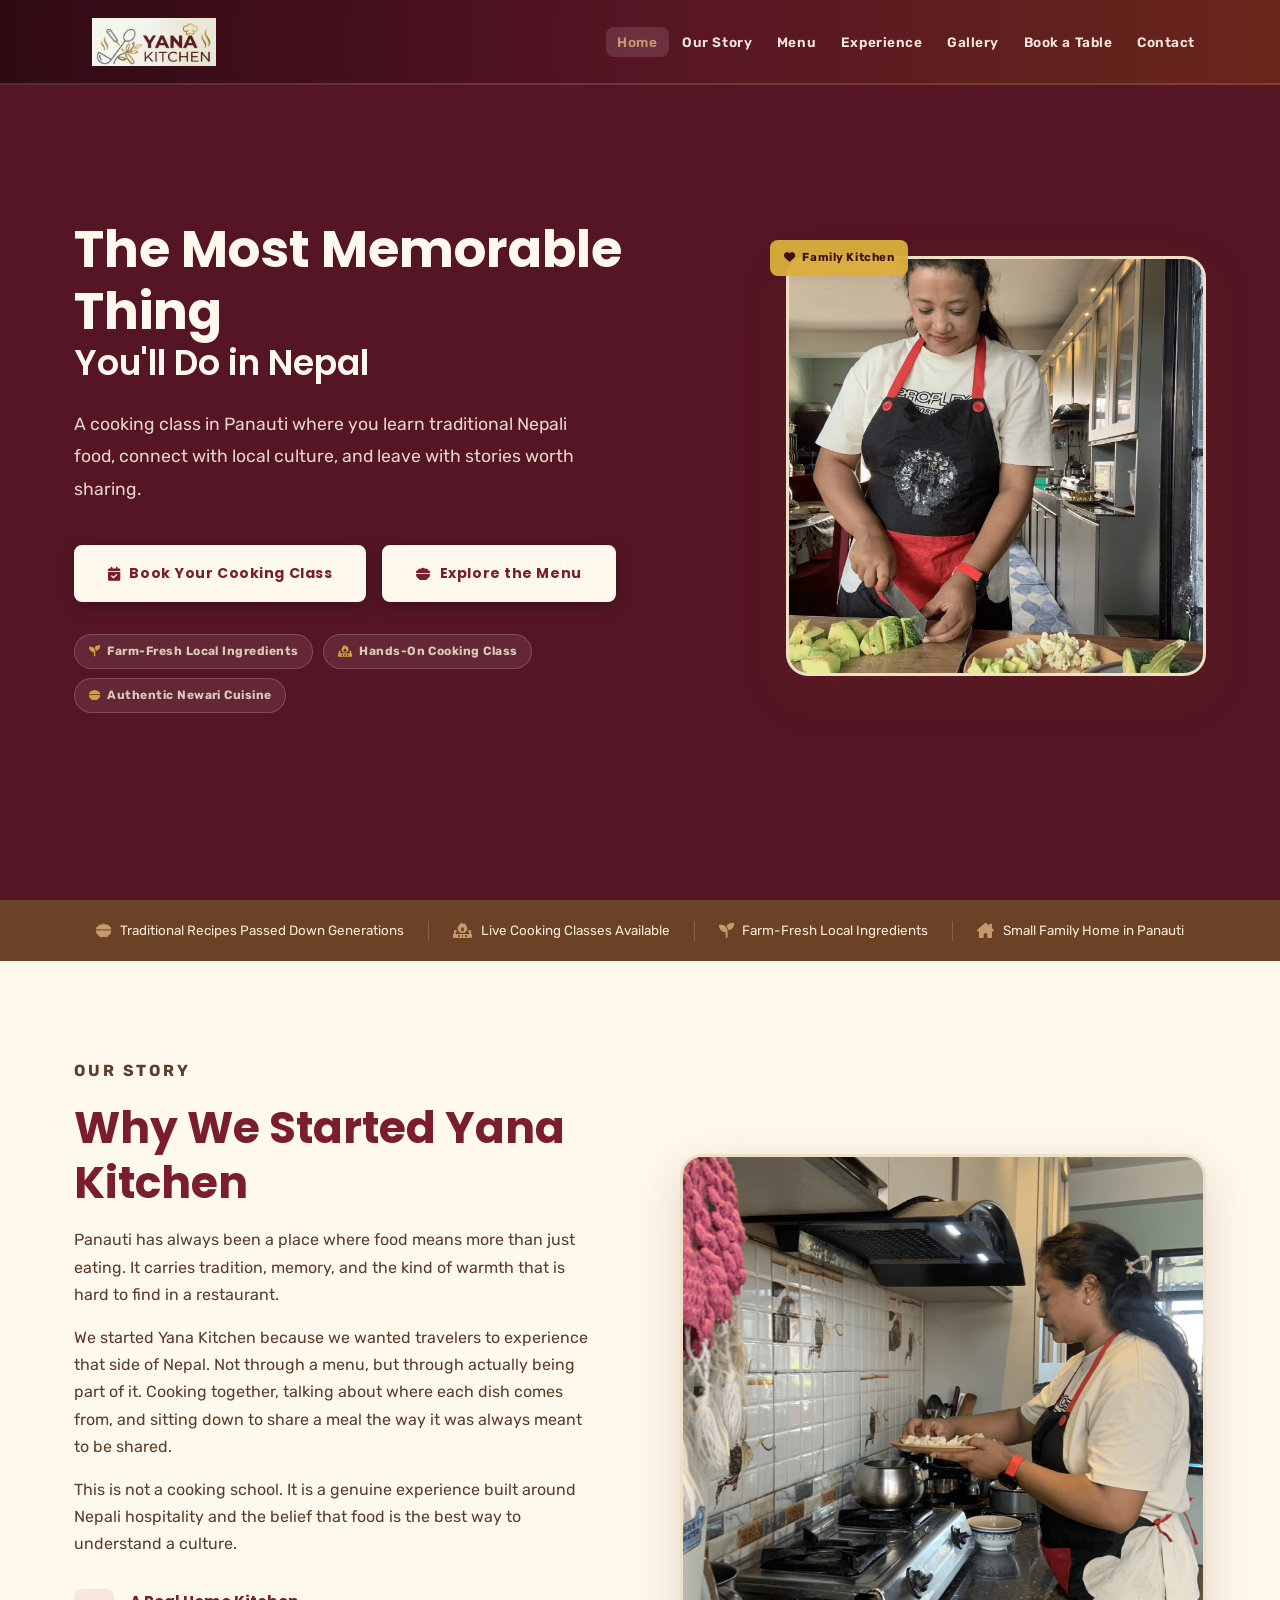
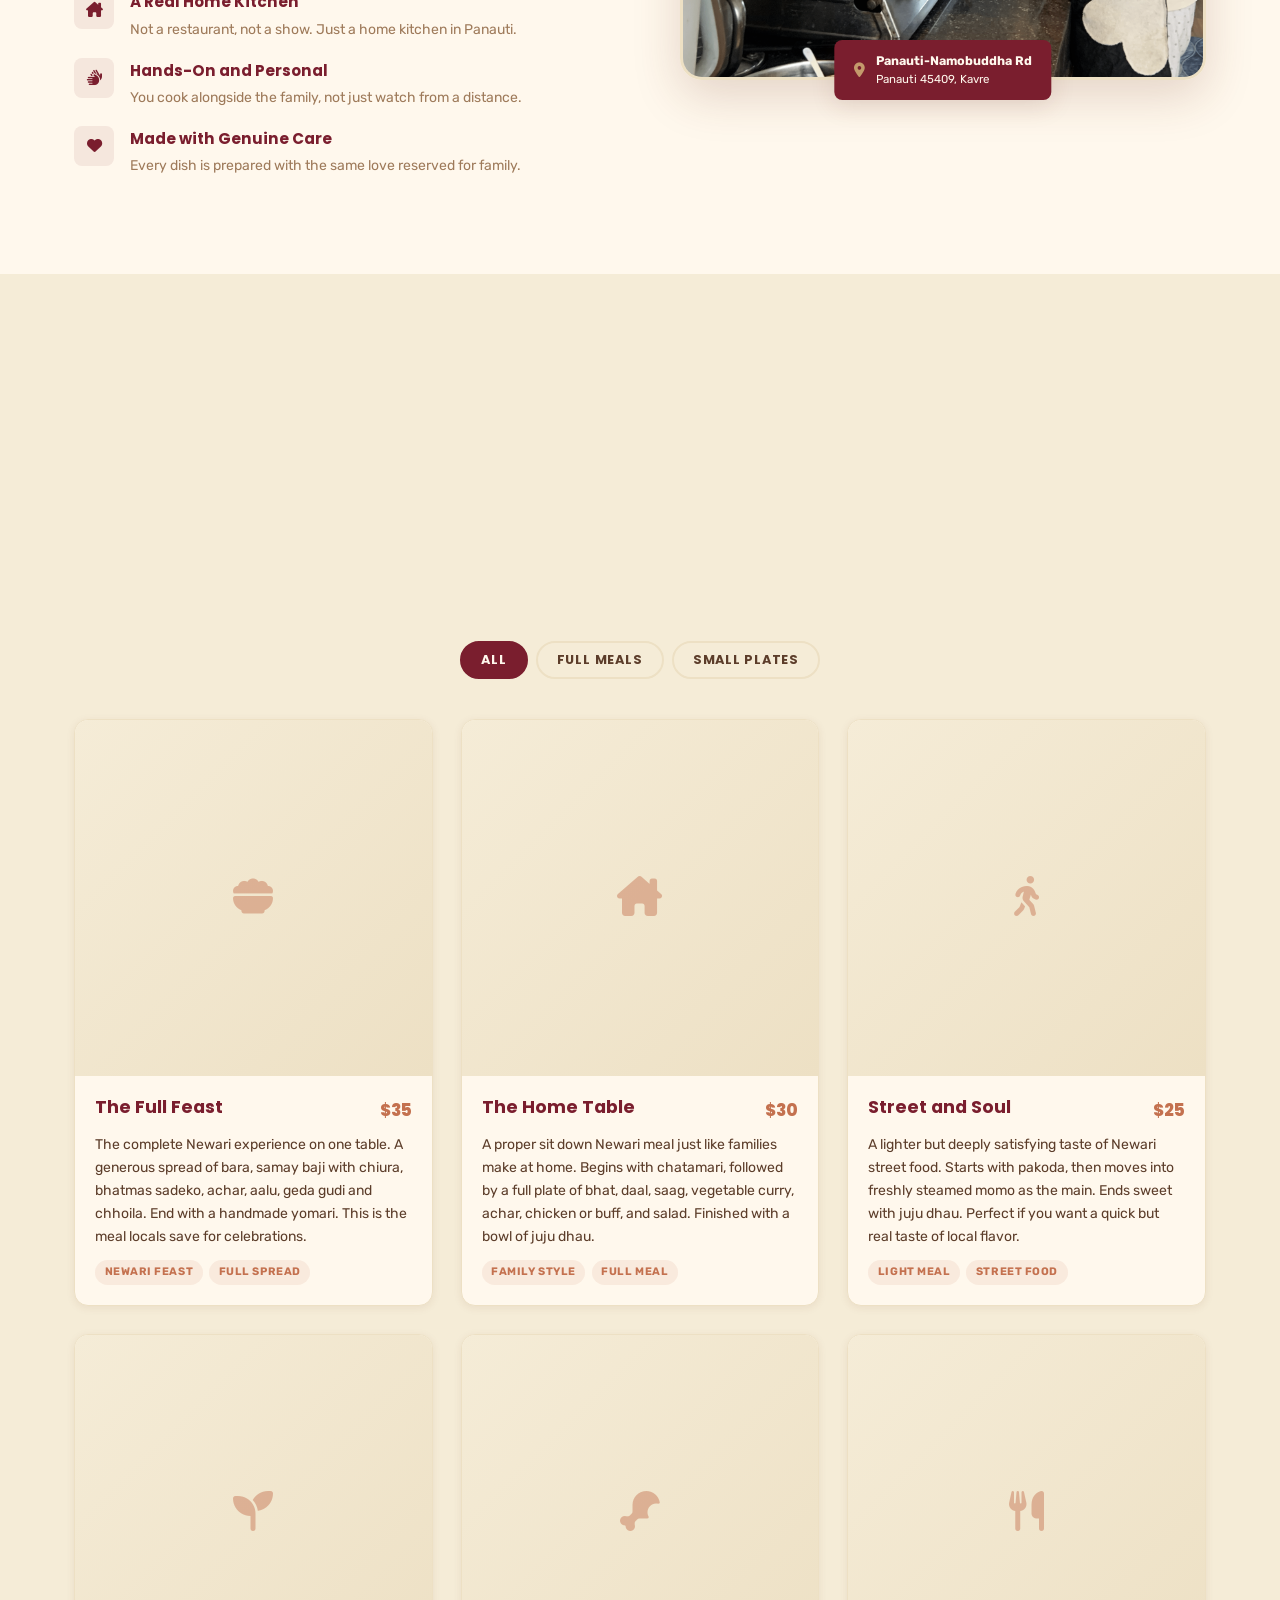
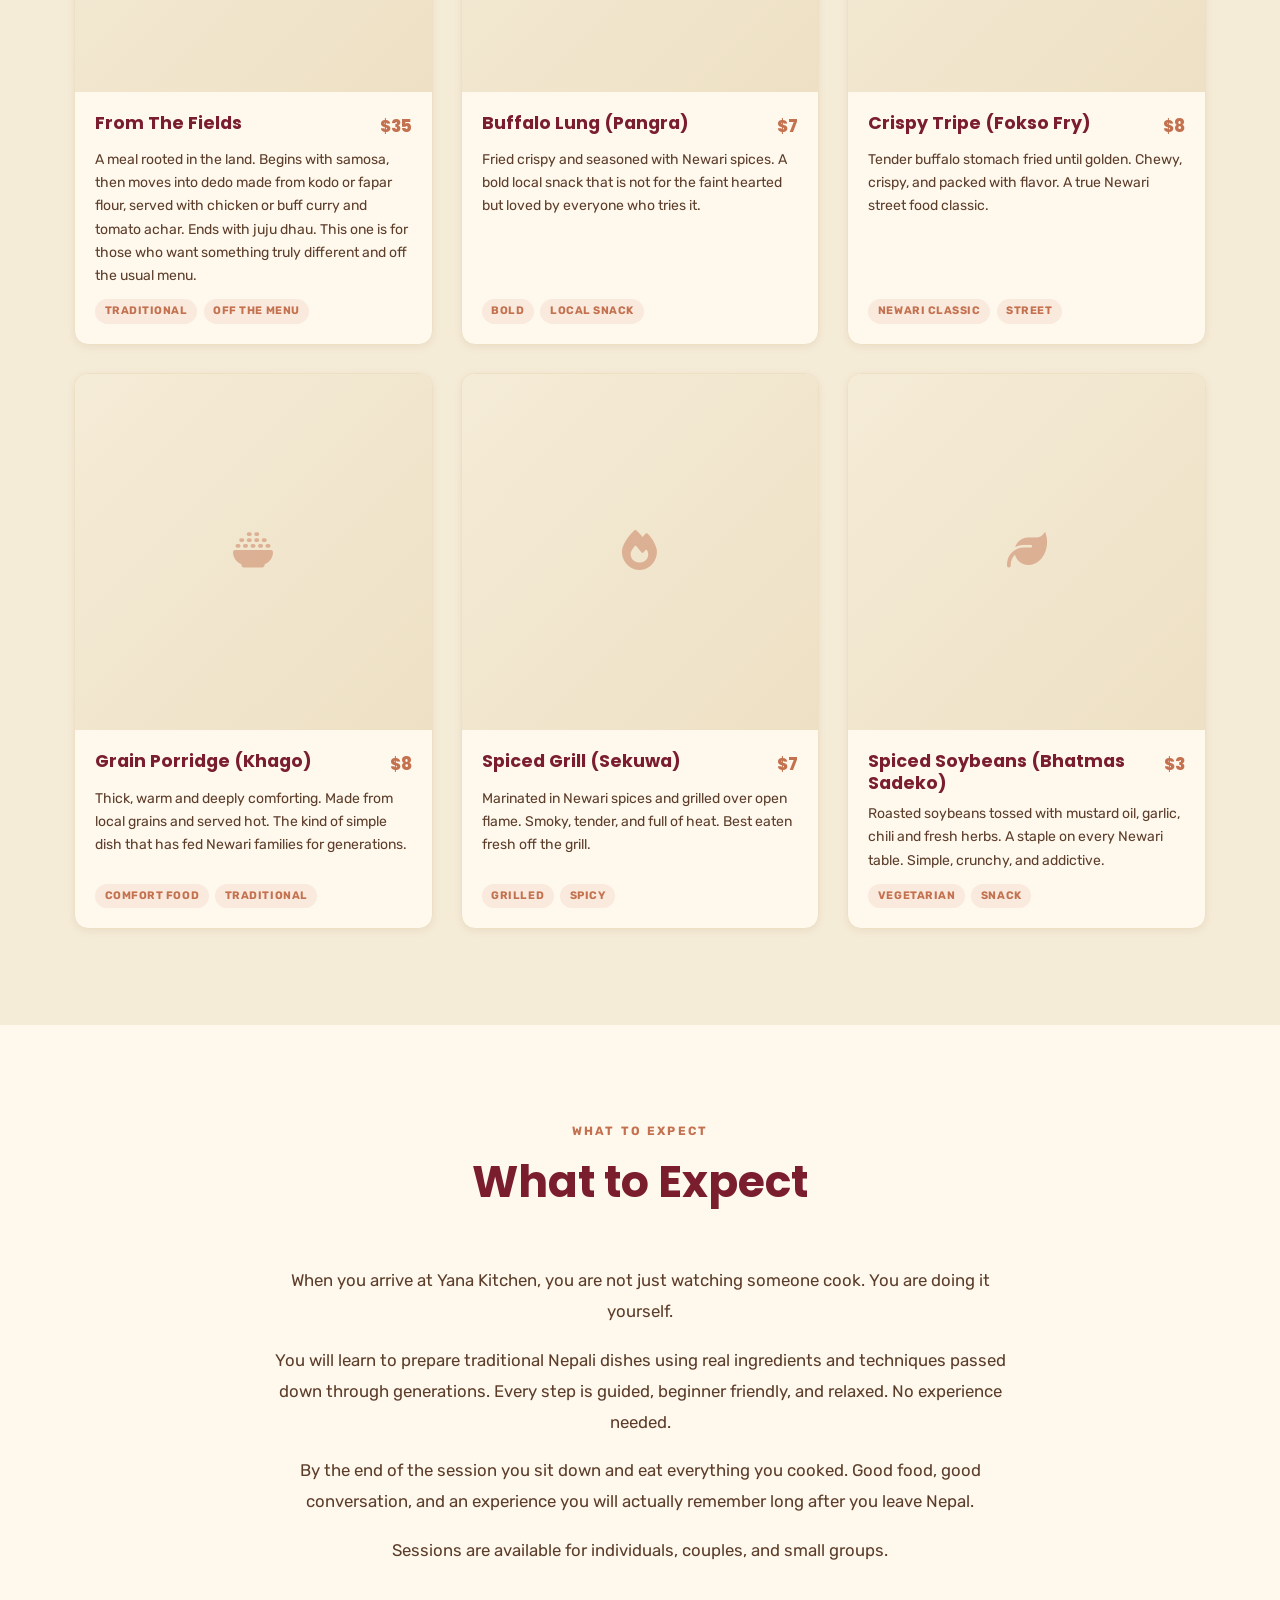
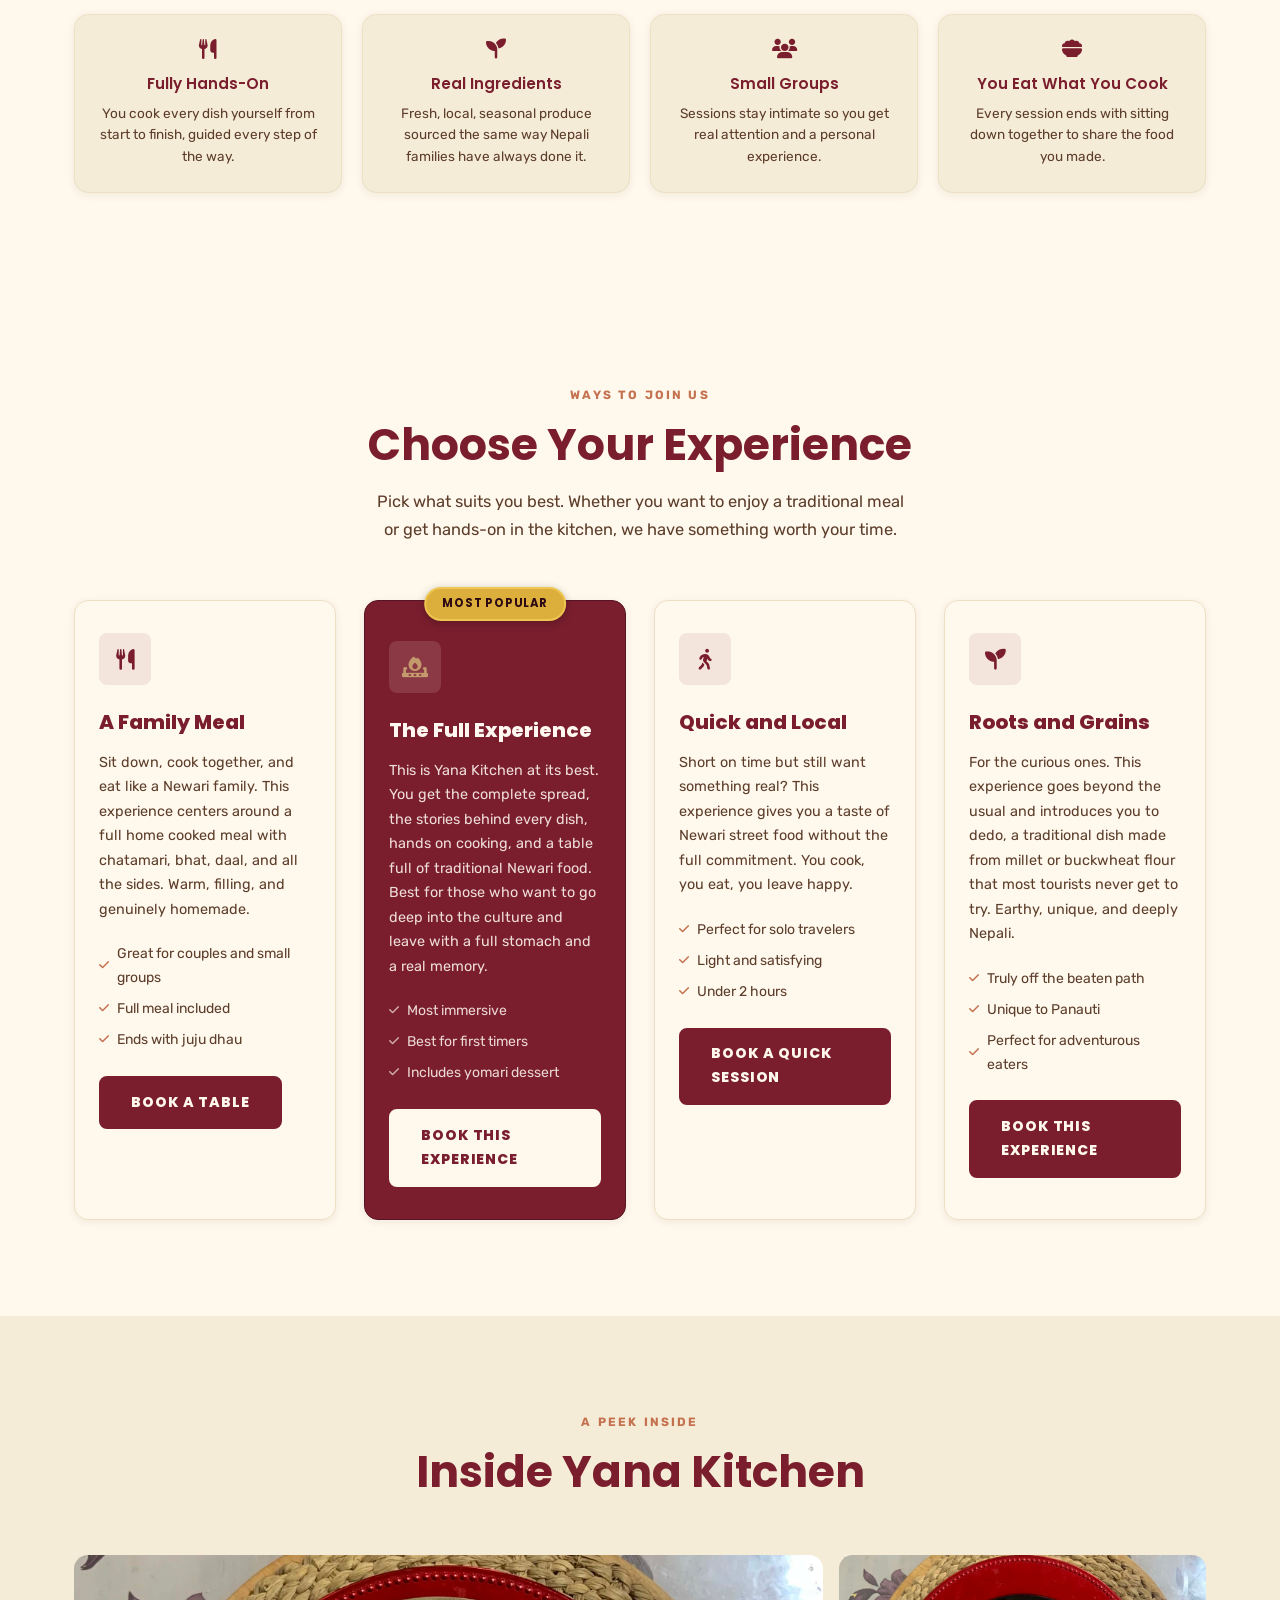
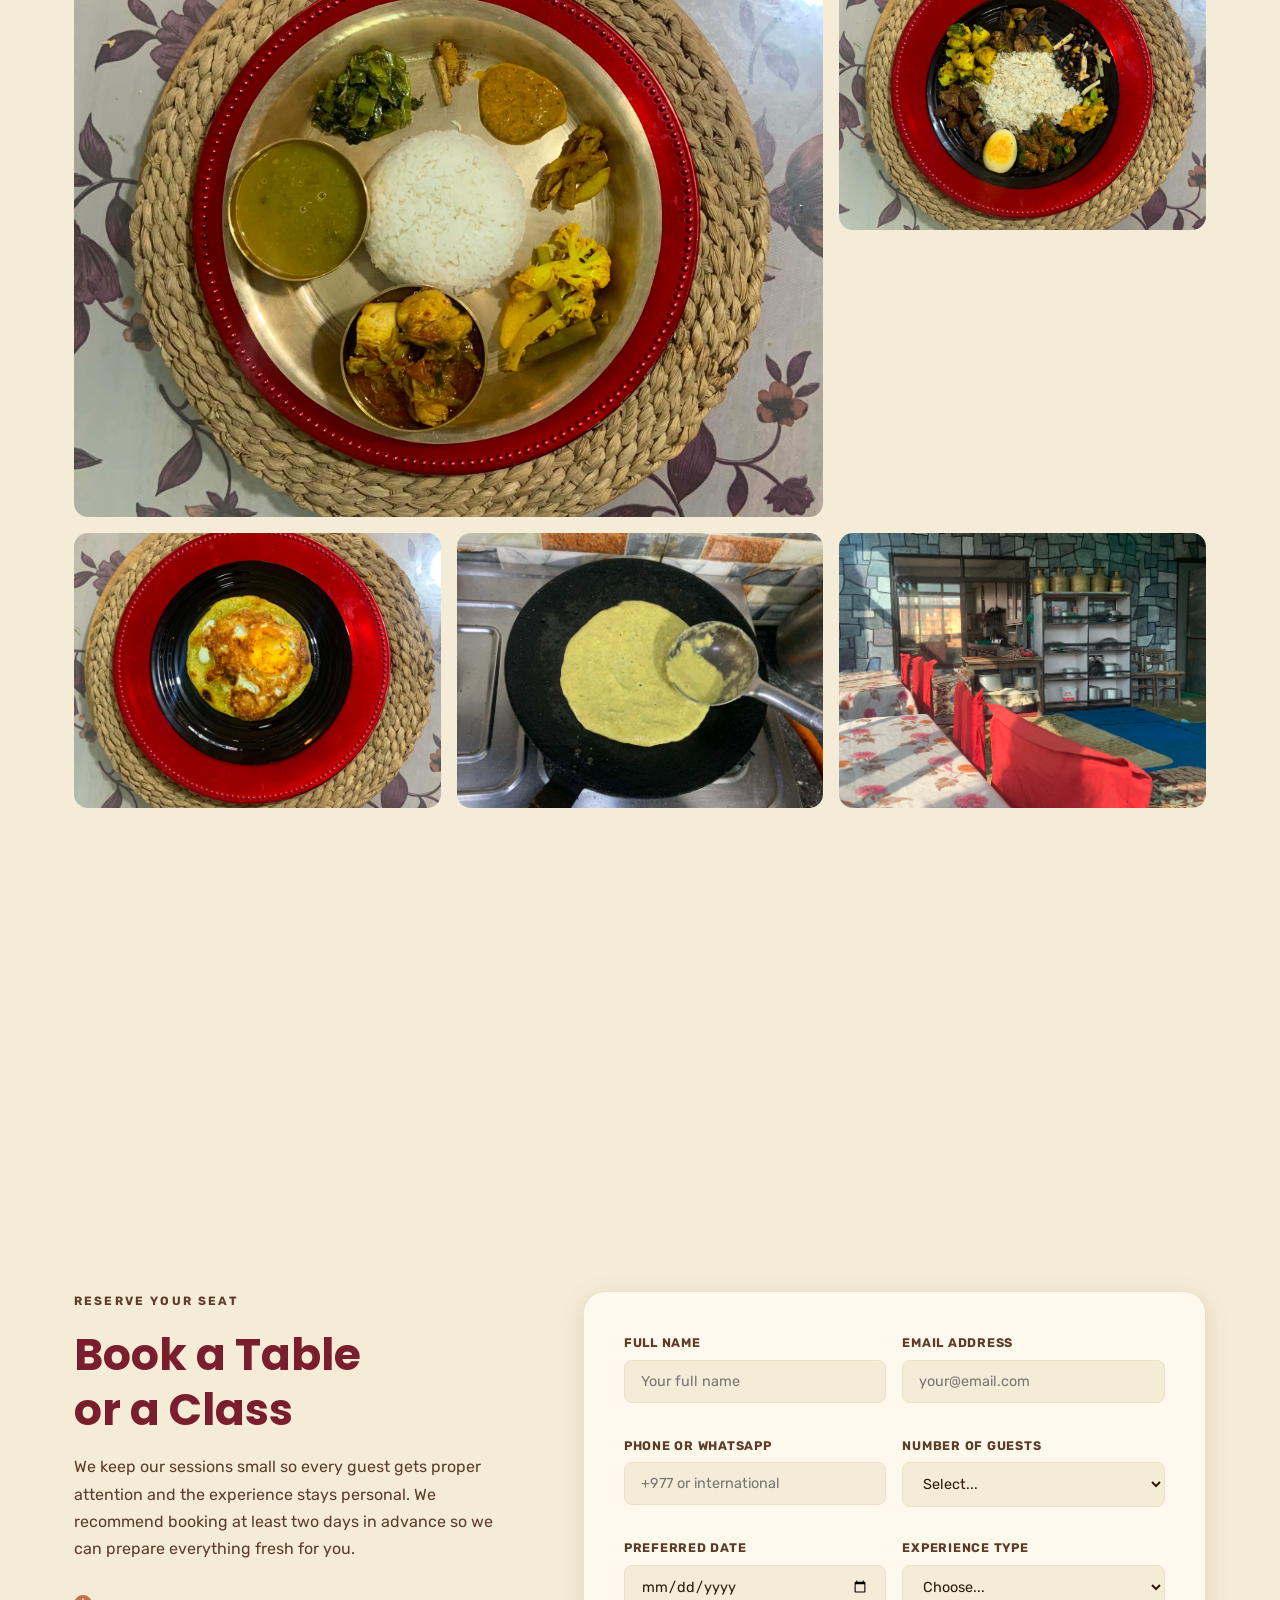
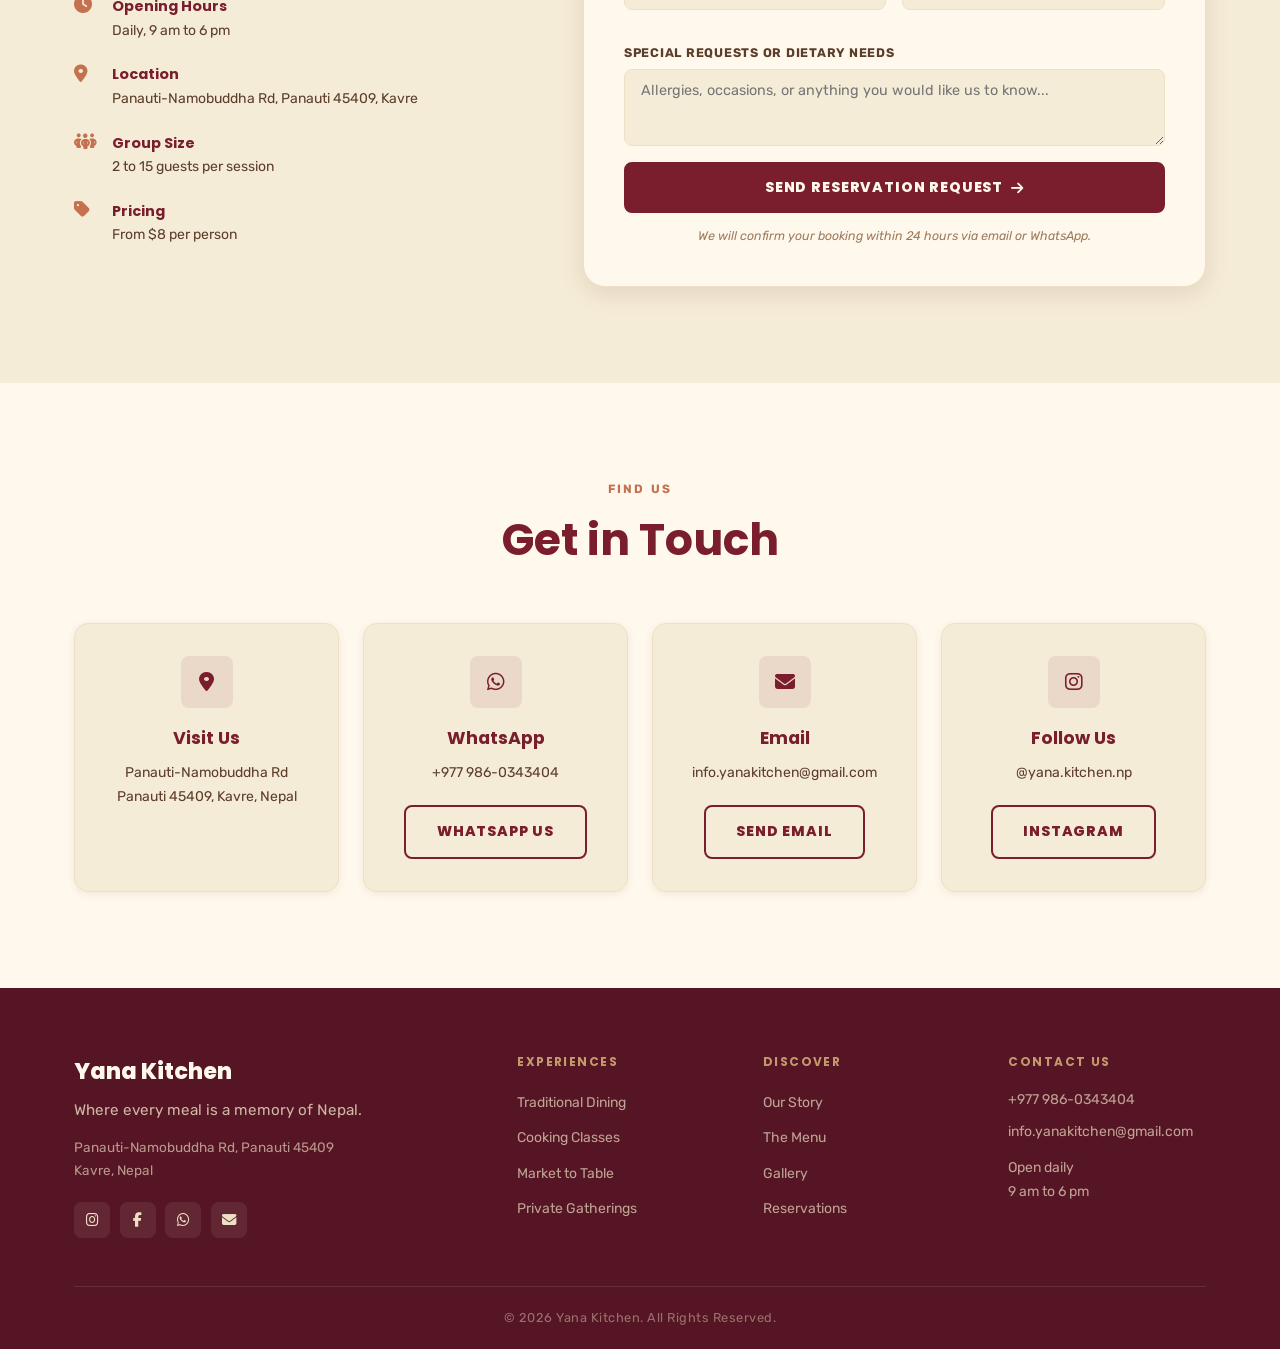
==== commit e941e935: "fix card alignment, square image, remove meta rows and dropdown prices - menu-card-img: aspect-ratio" ====
--- a/index.html
+++ b/index.html
@@ -215,10 +215,6 @@
               <span class="menu-tag">Newari Feast</span>
               <span class="menu-tag">Full Spread</span>
             </div>
-            <div class="menu-card-meta">
-              <span><i class="fa-solid fa-users"></i> 2 to 4</span>
-              <span><i class="fa-solid fa-star"></i> Most Popular</span>
-            </div>
           </div>
         </div>
 
@@ -236,9 +232,6 @@
               <span class="menu-tag">Family Style</span>
               <span class="menu-tag">Full Meal</span>
             </div>
-            <div class="menu-card-meta">
-              <span><i class="fa-solid fa-users"></i> 2 to 3</span>
-            </div>
           </div>
         </div>
 
@@ -256,9 +249,6 @@
               <span class="menu-tag">Light Meal</span>
               <span class="menu-tag">Street Food</span>
             </div>
-            <div class="menu-card-meta">
-              <span><i class="fa-solid fa-users"></i> 1 to 2</span>
-            </div>
           </div>
         </div>
 
@@ -276,9 +266,6 @@
               <span class="menu-tag">Traditional</span>
               <span class="menu-tag">Off the Menu</span>
             </div>
-            <div class="menu-card-meta">
-              <span><i class="fa-solid fa-users"></i> 2 to 4</span>
-            </div>
           </div>
         </div>
 
@@ -296,9 +283,6 @@
               <span class="menu-tag">Bold</span>
               <span class="menu-tag">Local Snack</span>
             </div>
-            <div class="menu-card-meta">
-              <span><i class="fa-solid fa-users"></i> 1 to 2</span>
-            </div>
           </div>
         </div>
 
@@ -316,9 +300,6 @@
               <span class="menu-tag">Newari Classic</span>
               <span class="menu-tag">Street</span>
             </div>
-            <div class="menu-card-meta">
-              <span><i class="fa-solid fa-users"></i> 1 to 2</span>
-            </div>
           </div>
         </div>
 
@@ -336,9 +317,6 @@
               <span class="menu-tag">Comfort Food</span>
               <span class="menu-tag">Traditional</span>
             </div>
-            <div class="menu-card-meta">
-              <span><i class="fa-solid fa-users"></i> 1 to 2</span>
-            </div>
           </div>
         </div>
 
@@ -356,9 +334,6 @@
               <span class="menu-tag">Grilled</span>
               <span class="menu-tag">Spicy</span>
             </div>
-            <div class="menu-card-meta">
-              <span><i class="fa-solid fa-users"></i> 1 to 2</span>
-            </div>
           </div>
         </div>
 
@@ -375,9 +350,6 @@
             <div class="menu-tags">
               <span class="menu-tag">Vegetarian</span>
               <span class="menu-tag">Snack</span>
-            </div>
-            <div class="menu-card-meta">
-              <span><i class="fa-solid fa-users"></i> 1 to 2</span>
             </div>
           </div>
         </div>
@@ -604,10 +576,10 @@
                 <label for="f-experience">Experience Type</label>
                 <select id="f-experience" name="experience" required>
                   <option value="">Choose...</option>
-                  <option value="full-feast">The Full Feast · $35</option>
-                  <option value="home-table">The Home Table · $30</option>
-                  <option value="street-soul">Street and Soul · $25</option>
-                  <option value="from-fields">From The Fields · $35</option>
+                  <option value="full-feast">The Full Feast</option>
+                  <option value="home-table">The Home Table</option>
+                  <option value="street-soul">Street and Soul</option>
+                  <option value="from-fields">From The Fields</option>
                 </select>
               </div>
             </div>
--- a/style.css
+++ b/style.css
@@ -412,6 +412,7 @@
   overflow: hidden; border: 1px solid var(--beige-mid);
   box-shadow: var(--shadow-sm);
   transition: transform var(--transition), box-shadow var(--transition);
+  display: flex; flex-direction: column;
 }
 .menu-card:hover { transform: translateY(-6px); box-shadow: var(--shadow-md); }
 .menu-card.hidden { display: none; }
@@ -419,7 +420,7 @@
 .menu-card-img {
   position: relative;
   background: linear-gradient(135deg, var(--beige) 0%, var(--beige-mid) 100%);
-  height: 140px;
+  aspect-ratio: 1 / 1;
   display: flex; align-items: center; justify-content: center;
 }
 .menu-img-placeholder { font-size: 2.5rem; color: var(--terracotta); opacity: .45; }
@@ -432,7 +433,7 @@
   padding: .2rem .6rem; border-radius: 99px; text-transform: uppercase;
 }
 
-.menu-card-body { padding: 1.25rem; }
+.menu-card-body { padding: 1.25rem; display: flex; flex-direction: column; flex: 1; }
 .menu-card-top {
   display: flex; justify-content: space-between;
   align-items: flex-start; gap: .5rem; margin-bottom: .5rem;
@@ -441,7 +442,7 @@
 .menu-price { font-family: var(--font-heading); font-size: 1.05rem; font-weight: 800; color: var(--terracotta); white-space: nowrap; }
 .menu-card-body p { font-size: .875rem; color: var(--text-mid); line-height: 1.65; }
 
-.menu-tags { display: flex; flex-wrap: wrap; gap: .4rem; margin-top: .75rem; }
+.menu-tags { display: flex; flex-wrap: wrap; gap: .4rem; margin-top: auto; padding-top: .75rem; }
 .menu-tag {
   font-size: .68rem; font-weight: 700; letter-spacing: .05em; text-transform: uppercase;
   padding: .2rem .6rem; border-radius: 99px;
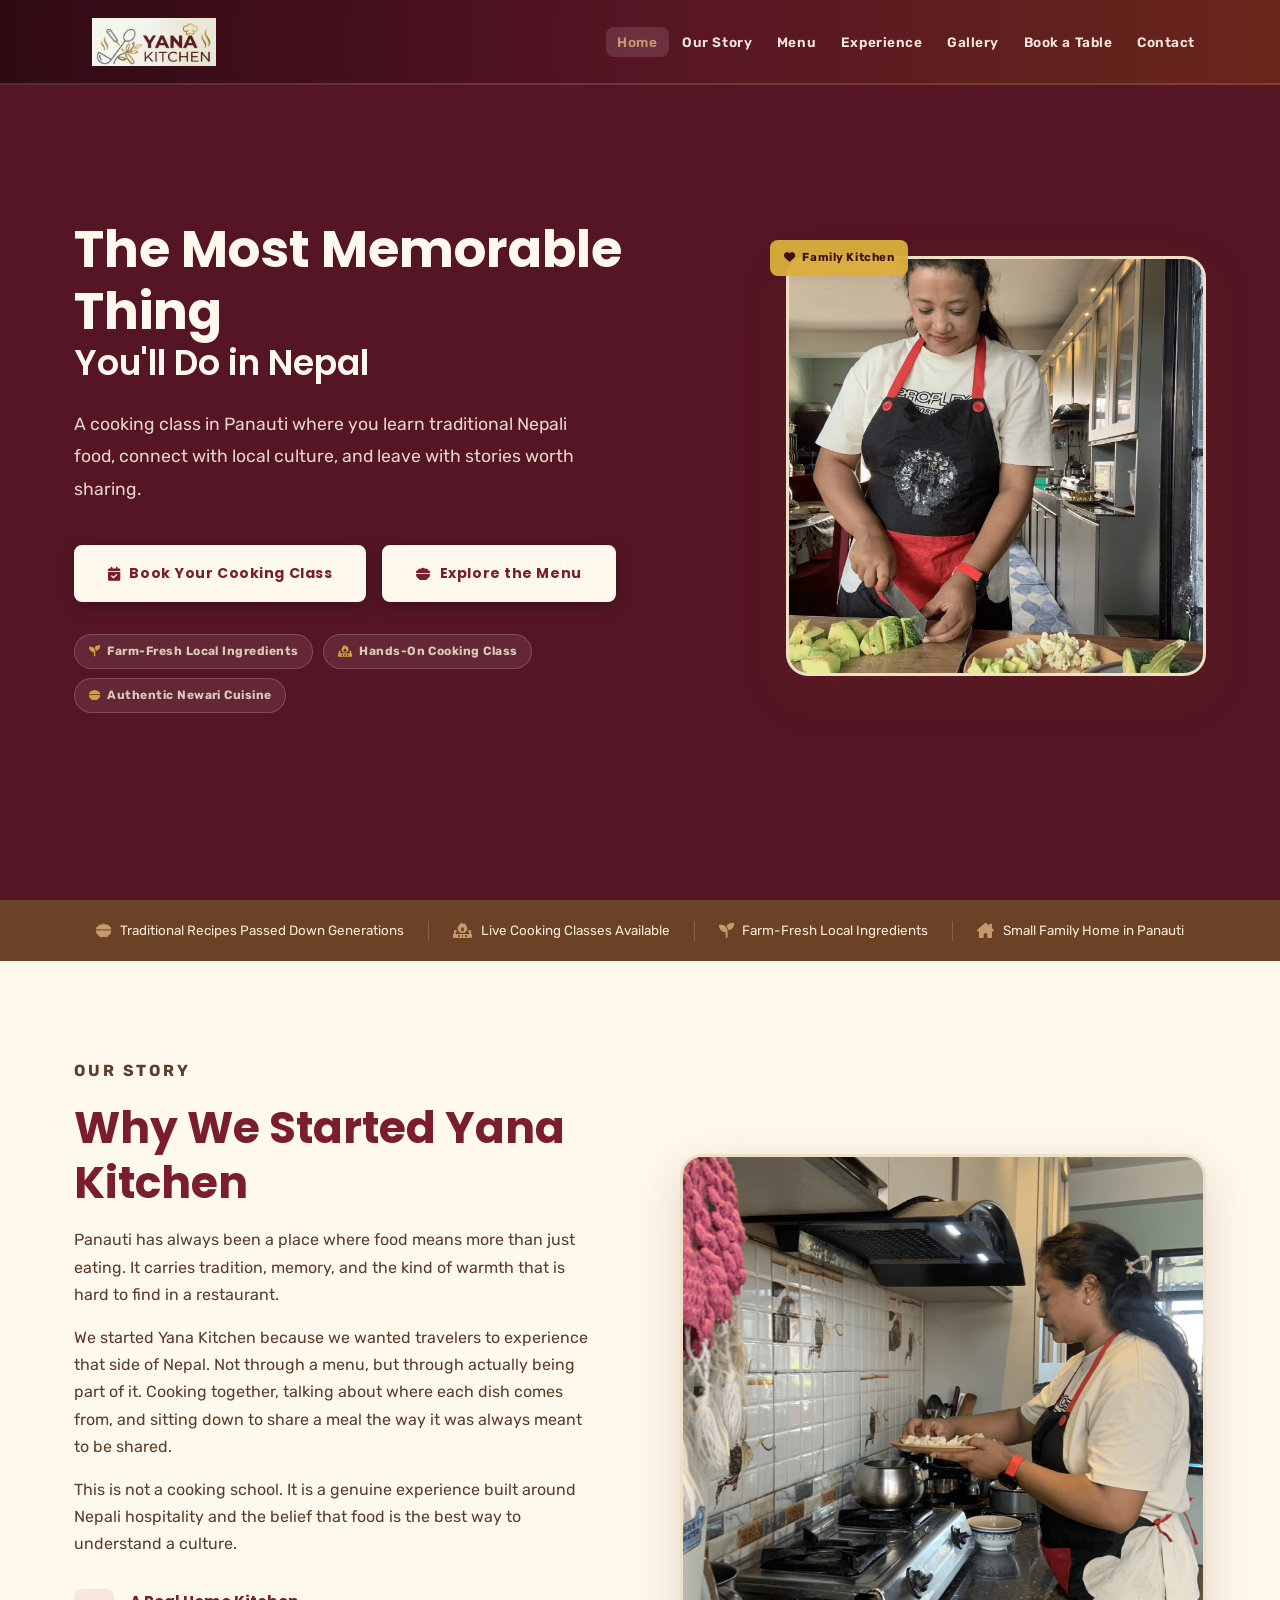
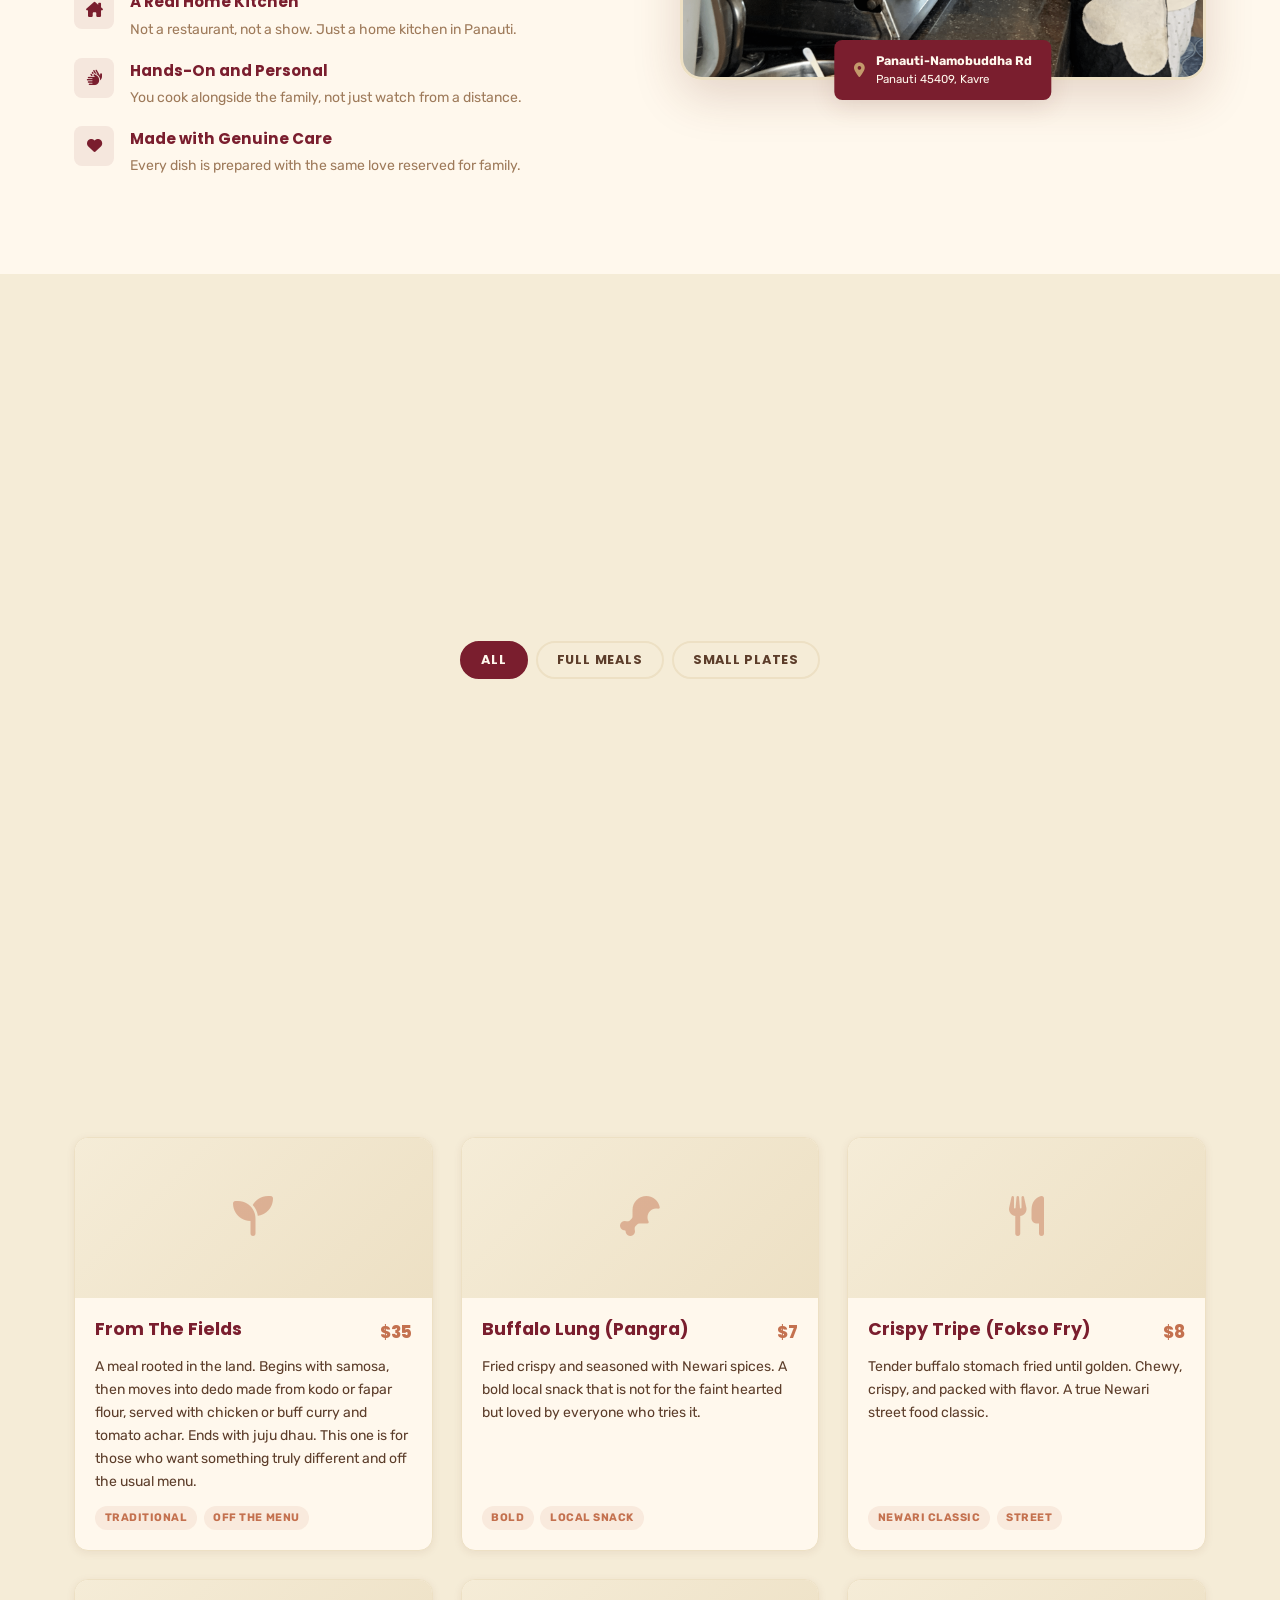
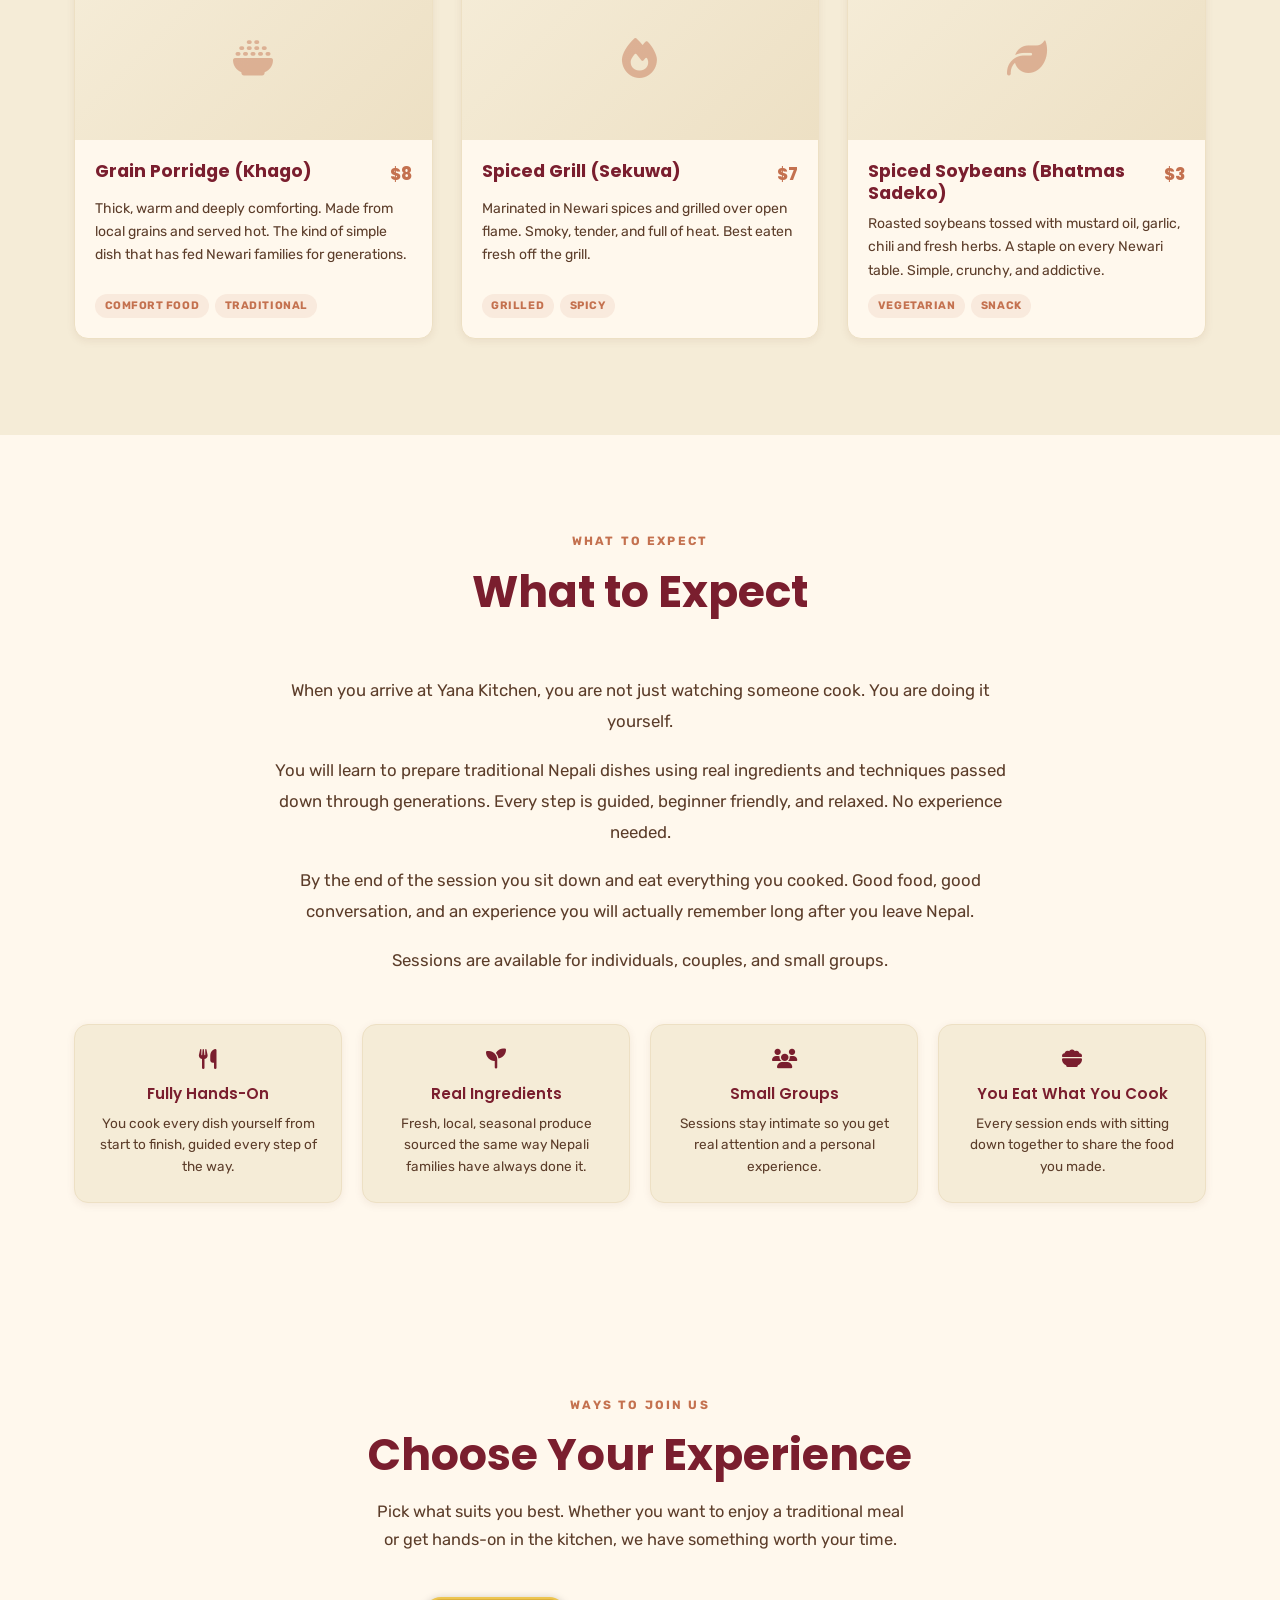
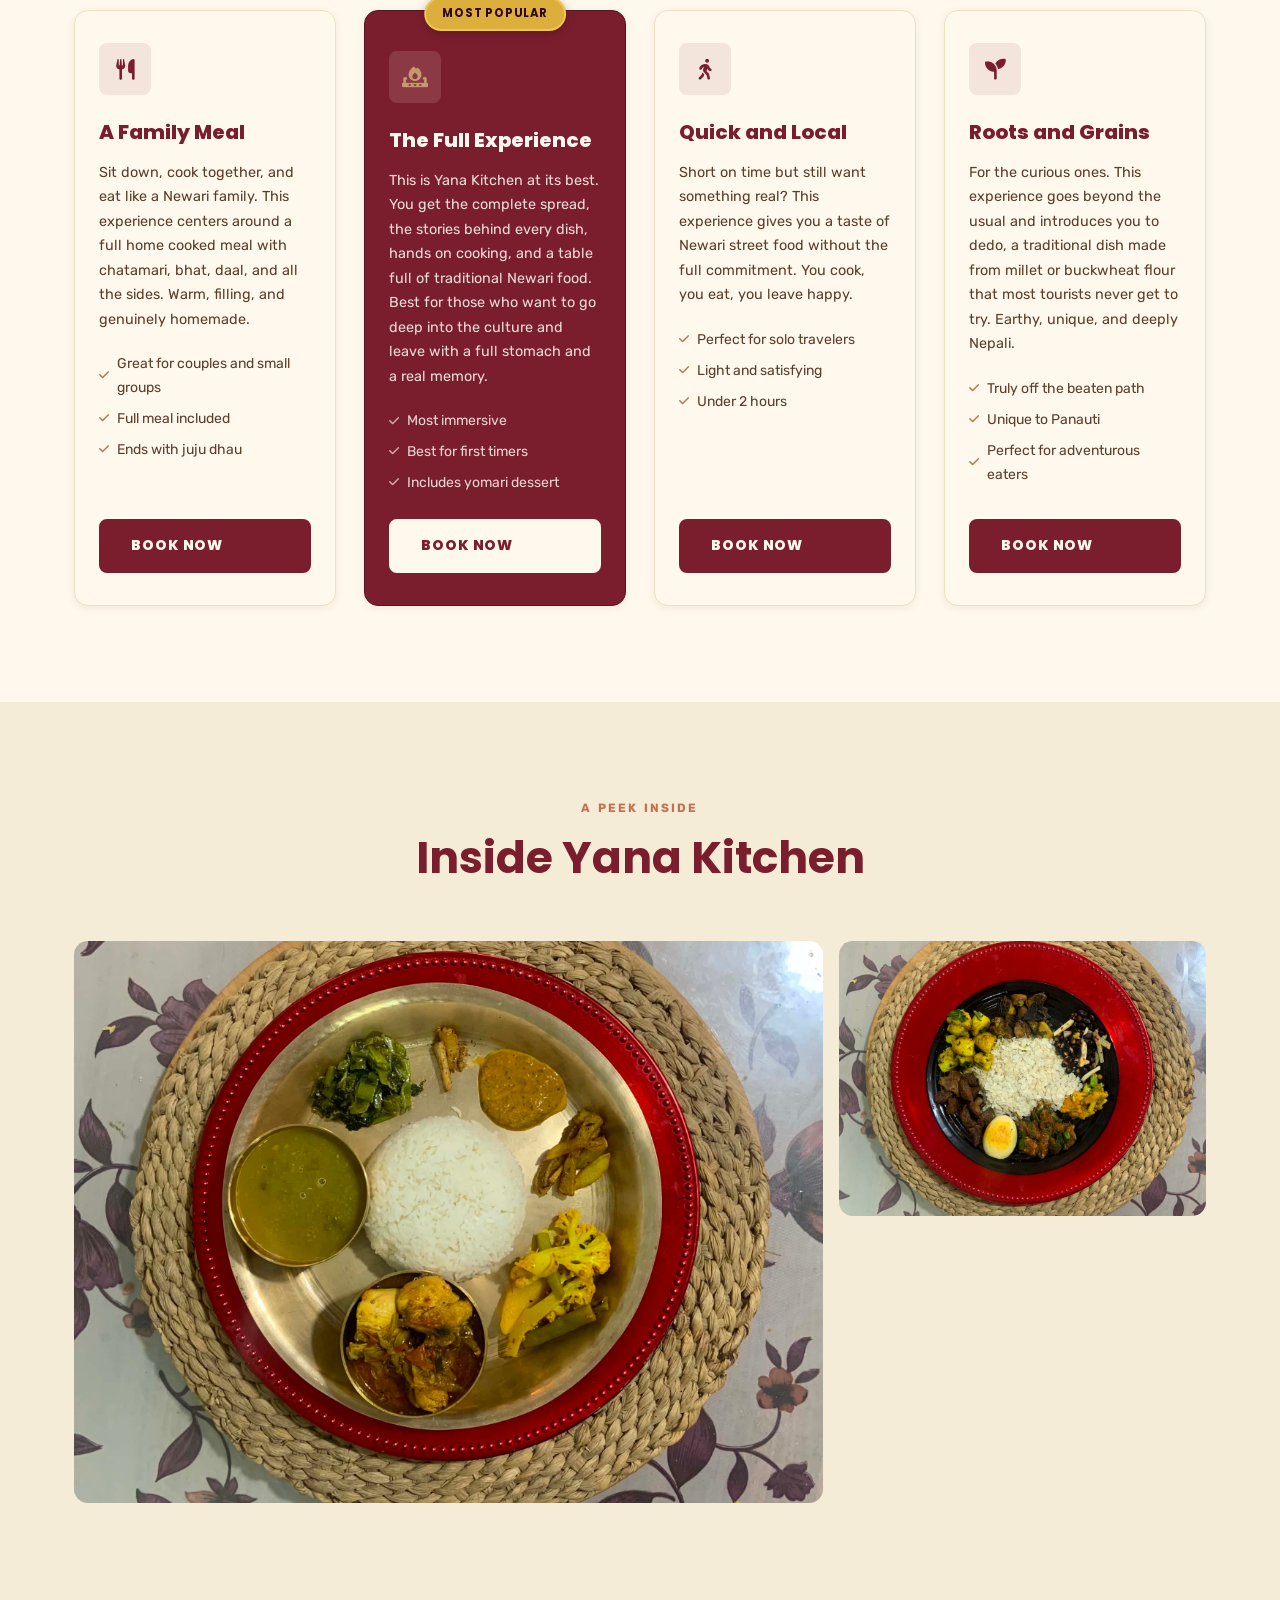
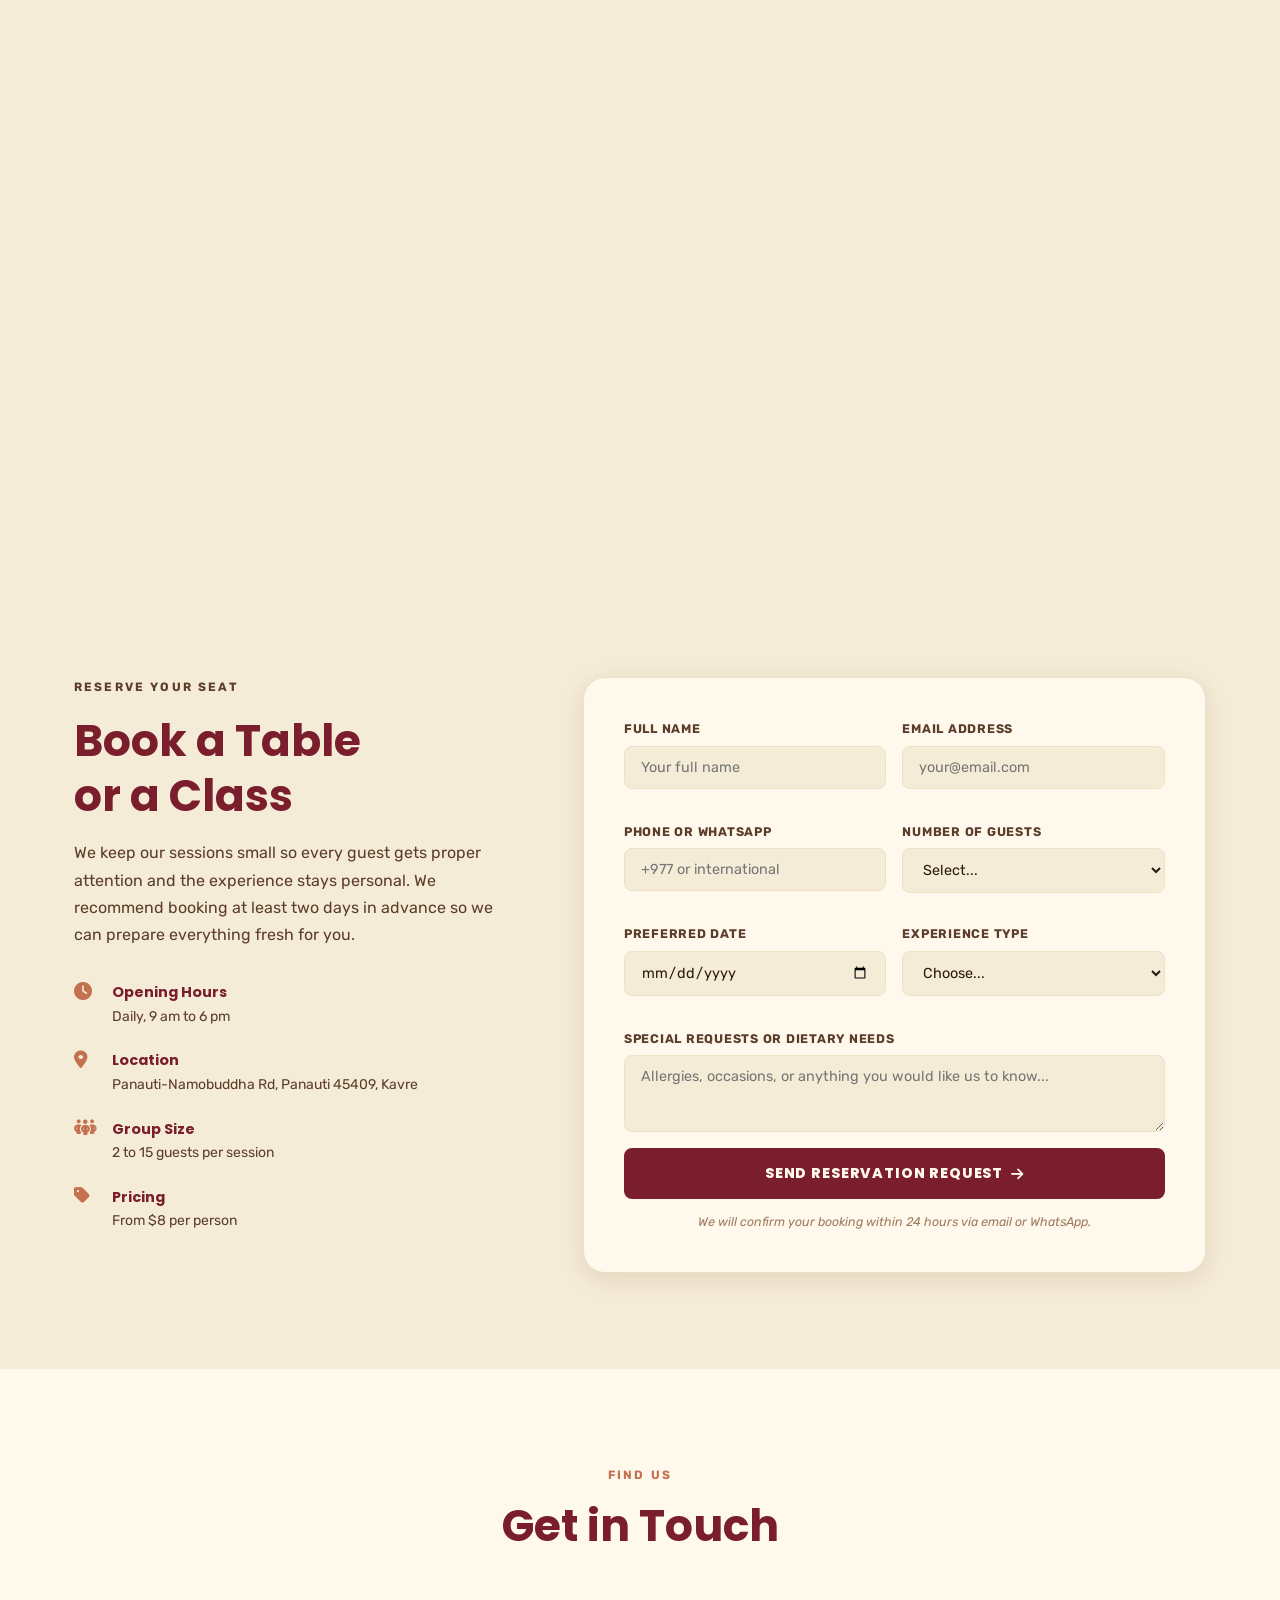
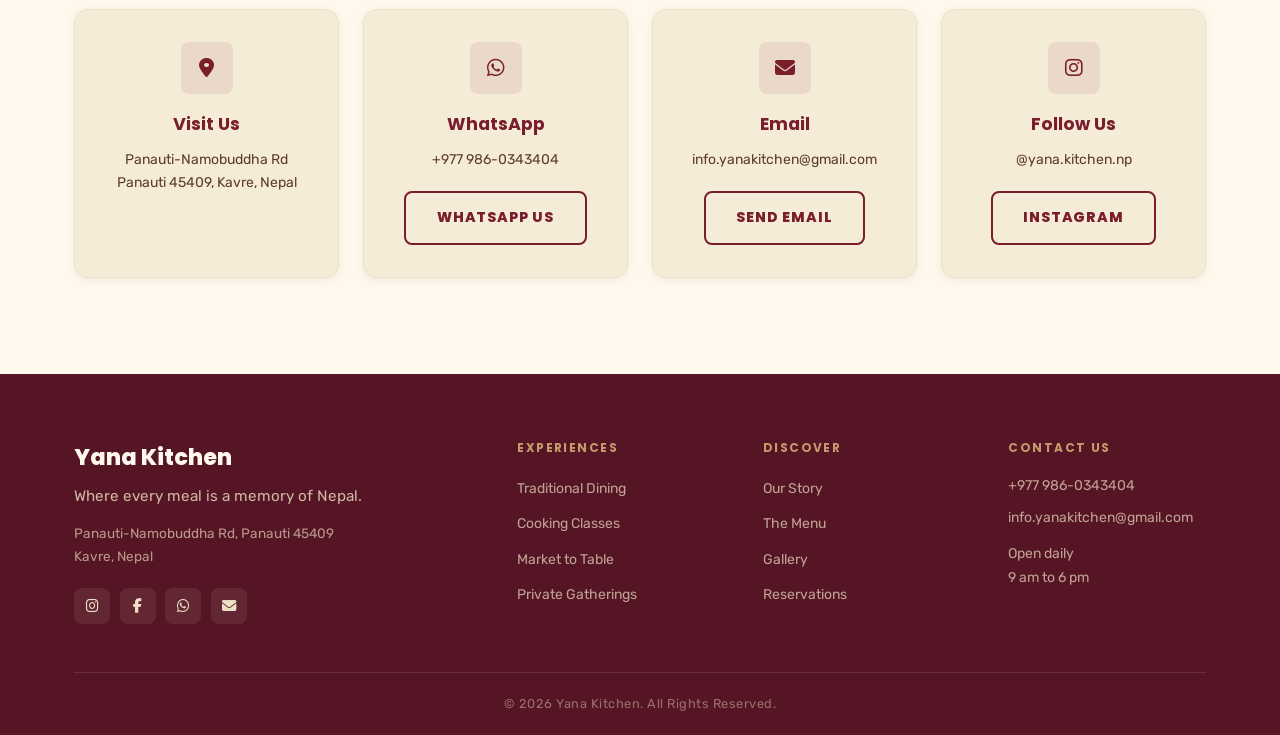
==== commit 7b6fec4c: "fix experience card button alignment and unify CTA to Book Now - exp-card: flex column so button alw" ====
--- a/index.html
+++ b/index.html
@@ -417,7 +417,7 @@
             <li><i class="fa-solid fa-check"></i> Full meal included</li>
             <li><i class="fa-solid fa-check"></i> Ends with juju dhau</li>
           </ul>
-          <a href="#booking" class="btn-primary">Book a Table</a>
+          <a href="#booking" class="btn-primary">Book Now</a>
         </div>
 
         <div class="exp-card exp-card-featured reveal">
@@ -430,7 +430,7 @@
             <li><i class="fa-solid fa-check"></i> Best for first timers</li>
             <li><i class="fa-solid fa-check"></i> Includes yomari dessert</li>
           </ul>
-          <a href="#booking" class="btn-primary">Book This Experience</a>
+          <a href="#booking" class="btn-primary">Book Now</a>
         </div>
 
         <div class="exp-card reveal">
@@ -442,7 +442,7 @@
             <li><i class="fa-solid fa-check"></i> Light and satisfying</li>
             <li><i class="fa-solid fa-check"></i> Under 2 hours</li>
           </ul>
-          <a href="#booking" class="btn-primary">Book a Quick Session</a>
+          <a href="#booking" class="btn-primary">Book Now</a>
         </div>
 
         <div class="exp-card reveal">
@@ -454,7 +454,7 @@
             <li><i class="fa-solid fa-check"></i> Unique to Panauti</li>
             <li><i class="fa-solid fa-check"></i> Perfect for adventurous eaters</li>
           </ul>
-          <a href="#booking" class="btn-primary">Book This Experience</a>
+          <a href="#booking" class="btn-primary">Book Now</a>
         </div>
 
       </div>
--- a/style.css
+++ b/style.css
@@ -420,7 +420,7 @@
 .menu-card-img {
   position: relative;
   background: linear-gradient(135deg, var(--beige) 0%, var(--beige-mid) 100%);
-  aspect-ratio: 1 / 1;
+  height: 160px;
   display: flex; align-items: center; justify-content: center;
 }
 .menu-img-placeholder { font-size: 2.5rem; color: var(--terracotta); opacity: .45; }
@@ -513,7 +513,9 @@
   box-shadow: var(--shadow-sm);
   transition: transform var(--transition), box-shadow var(--transition);
   position: relative;
-}
+  display: flex; flex-direction: column;
+}
+.exp-card .btn-primary { margin-top: auto; }
 .exp-card:hover { transform: translateY(-6px); box-shadow: var(--shadow-md); }
 
 .exp-card-featured {
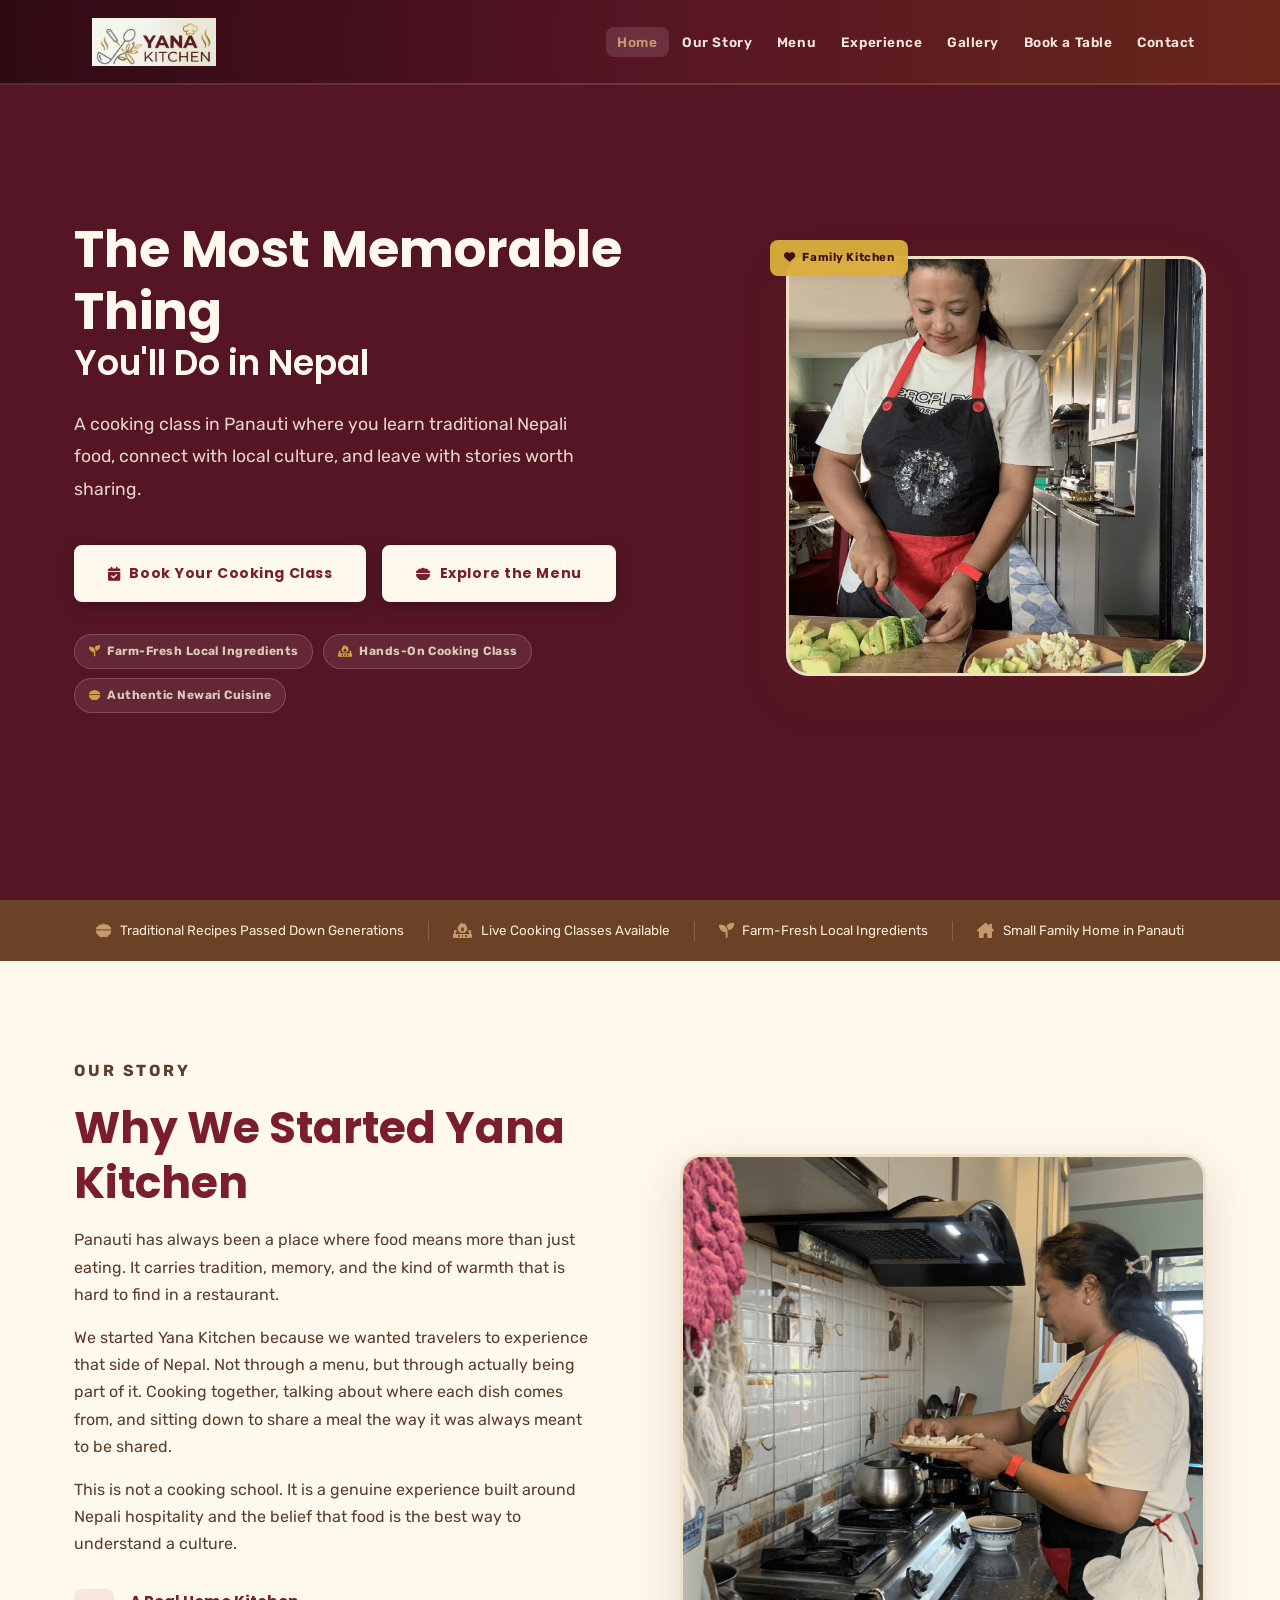
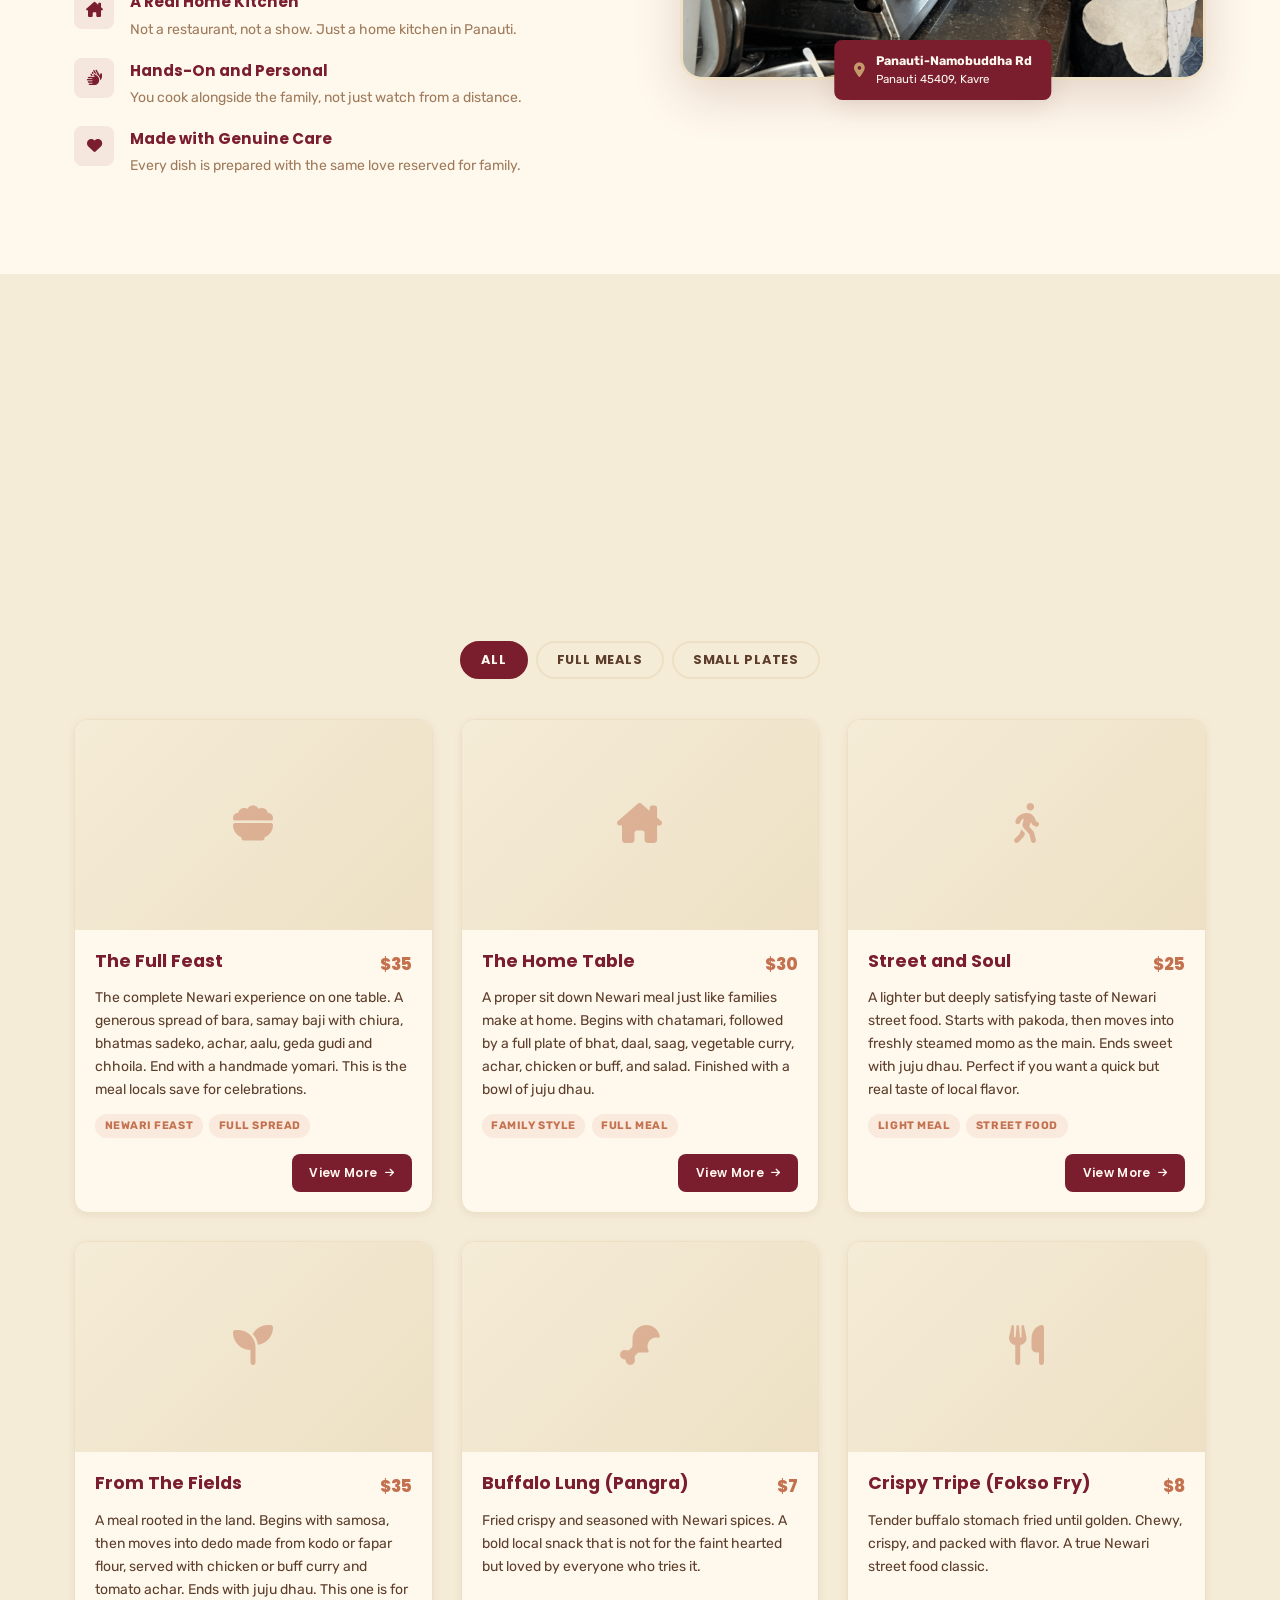
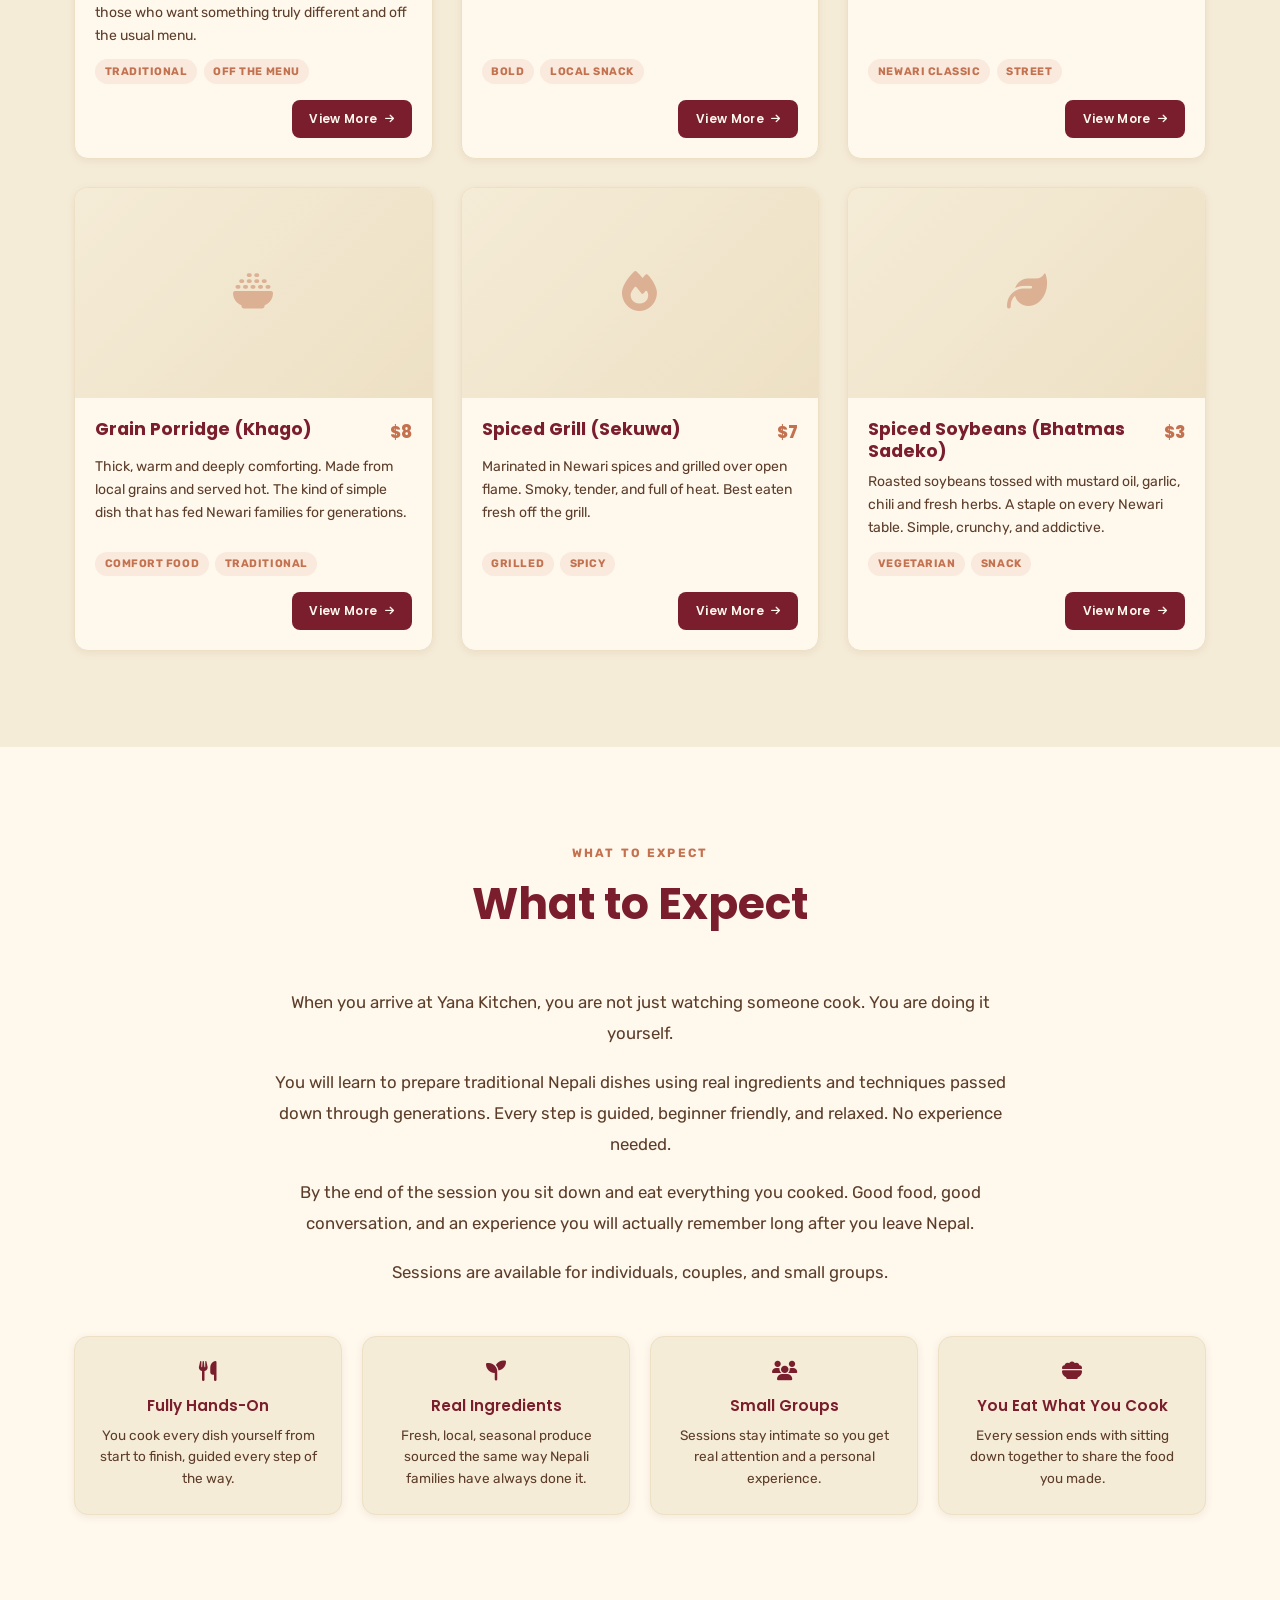
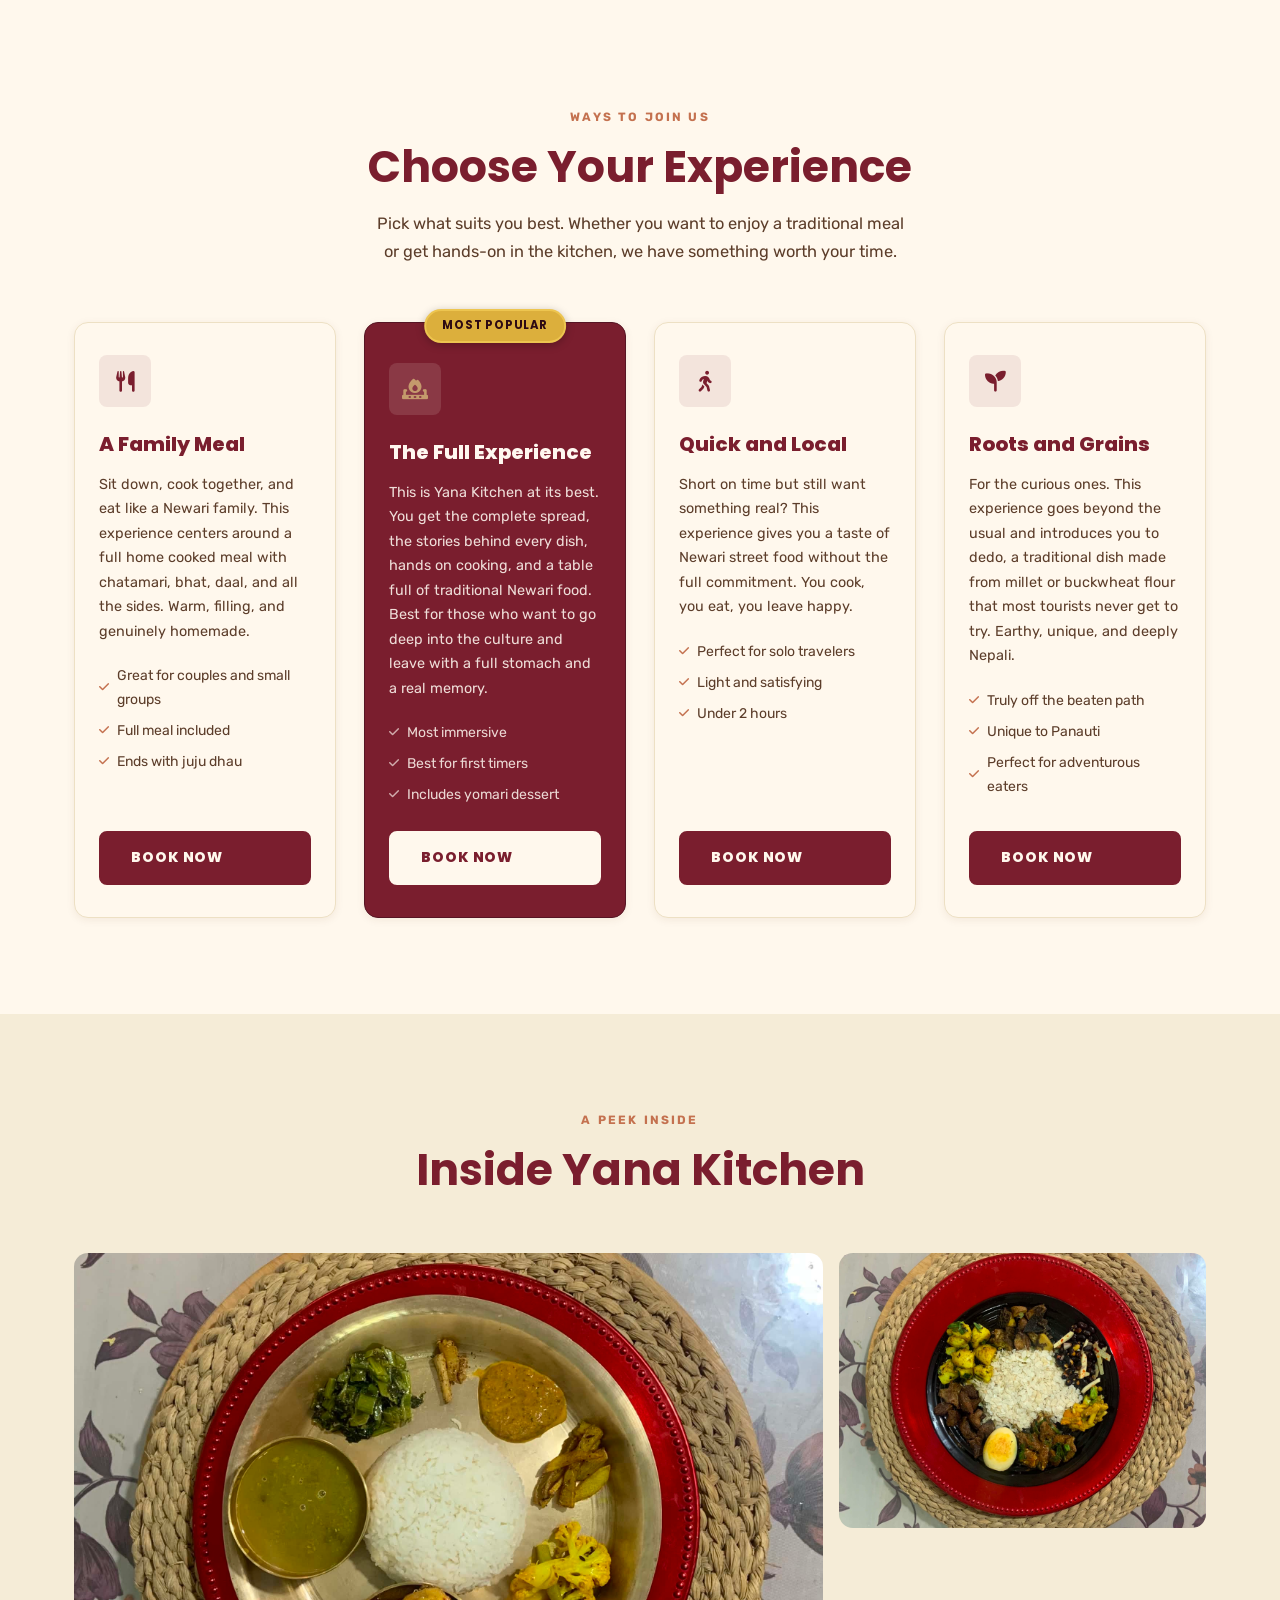
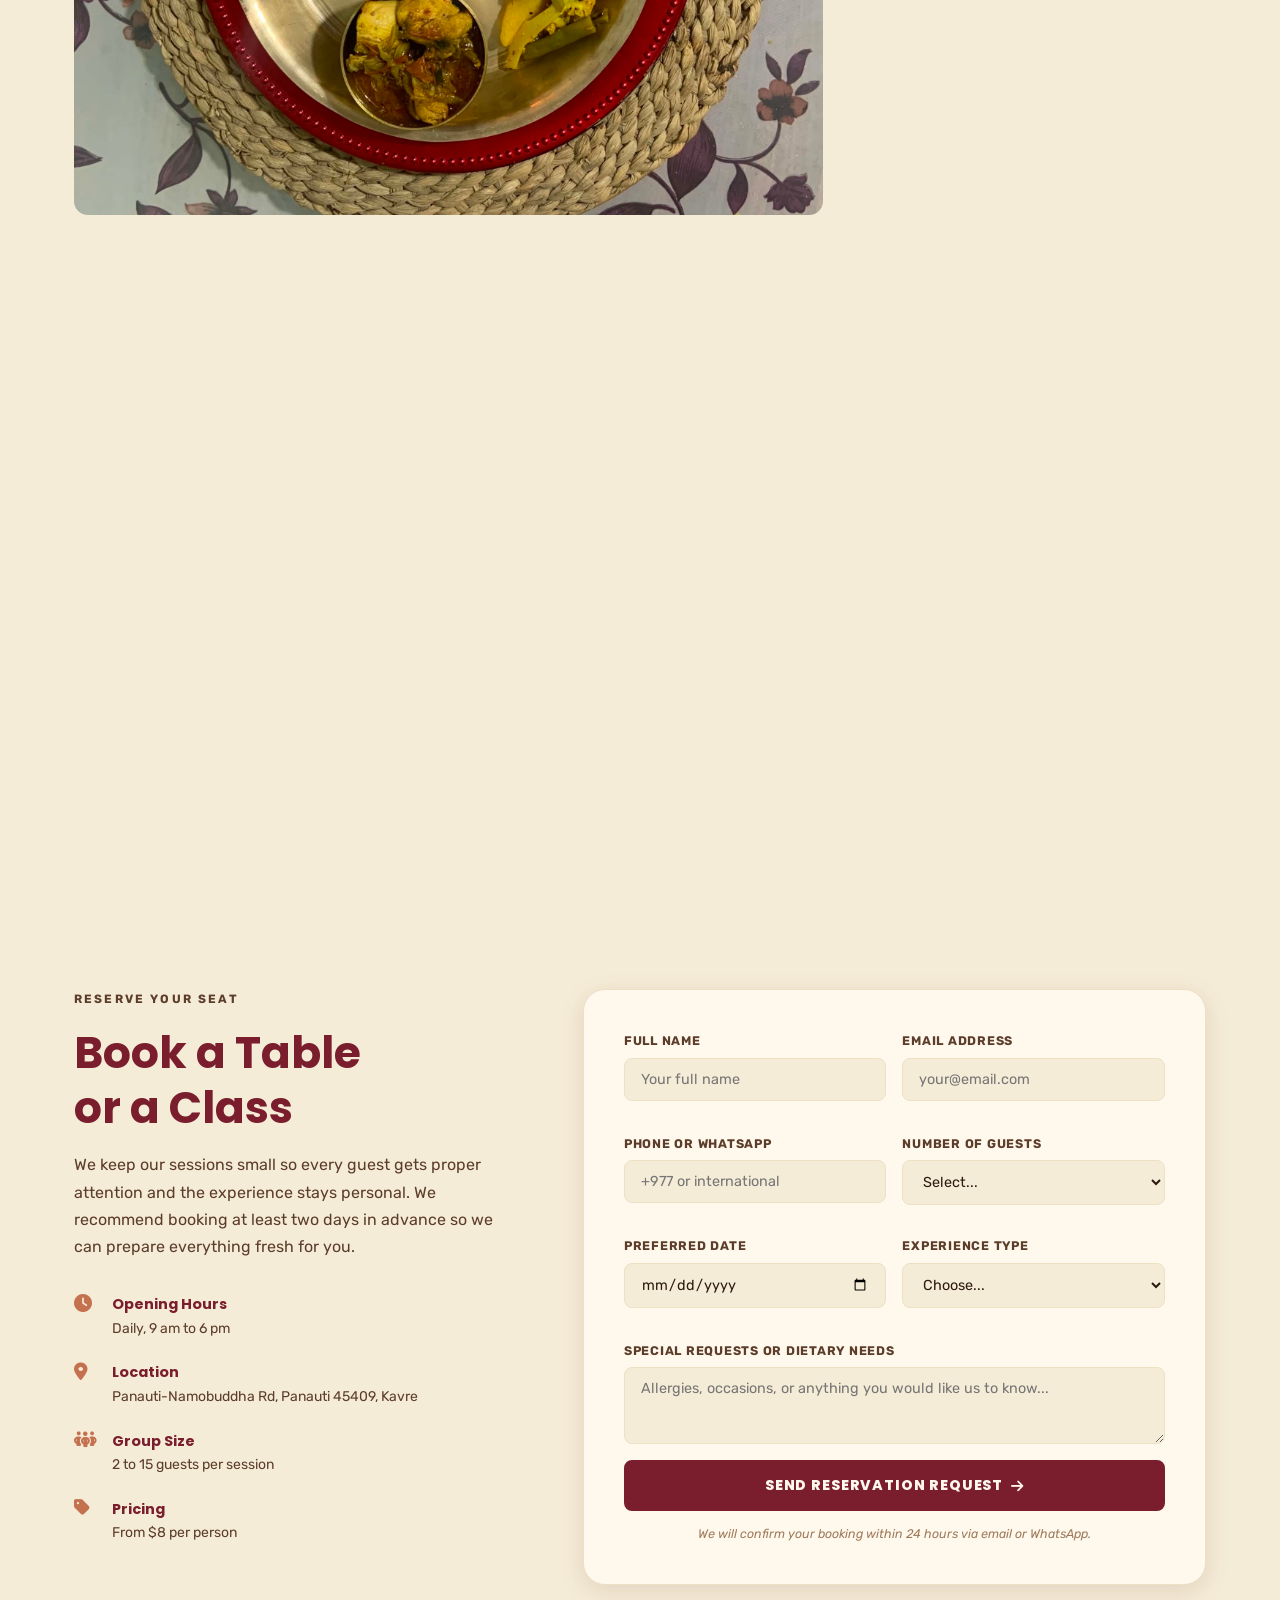
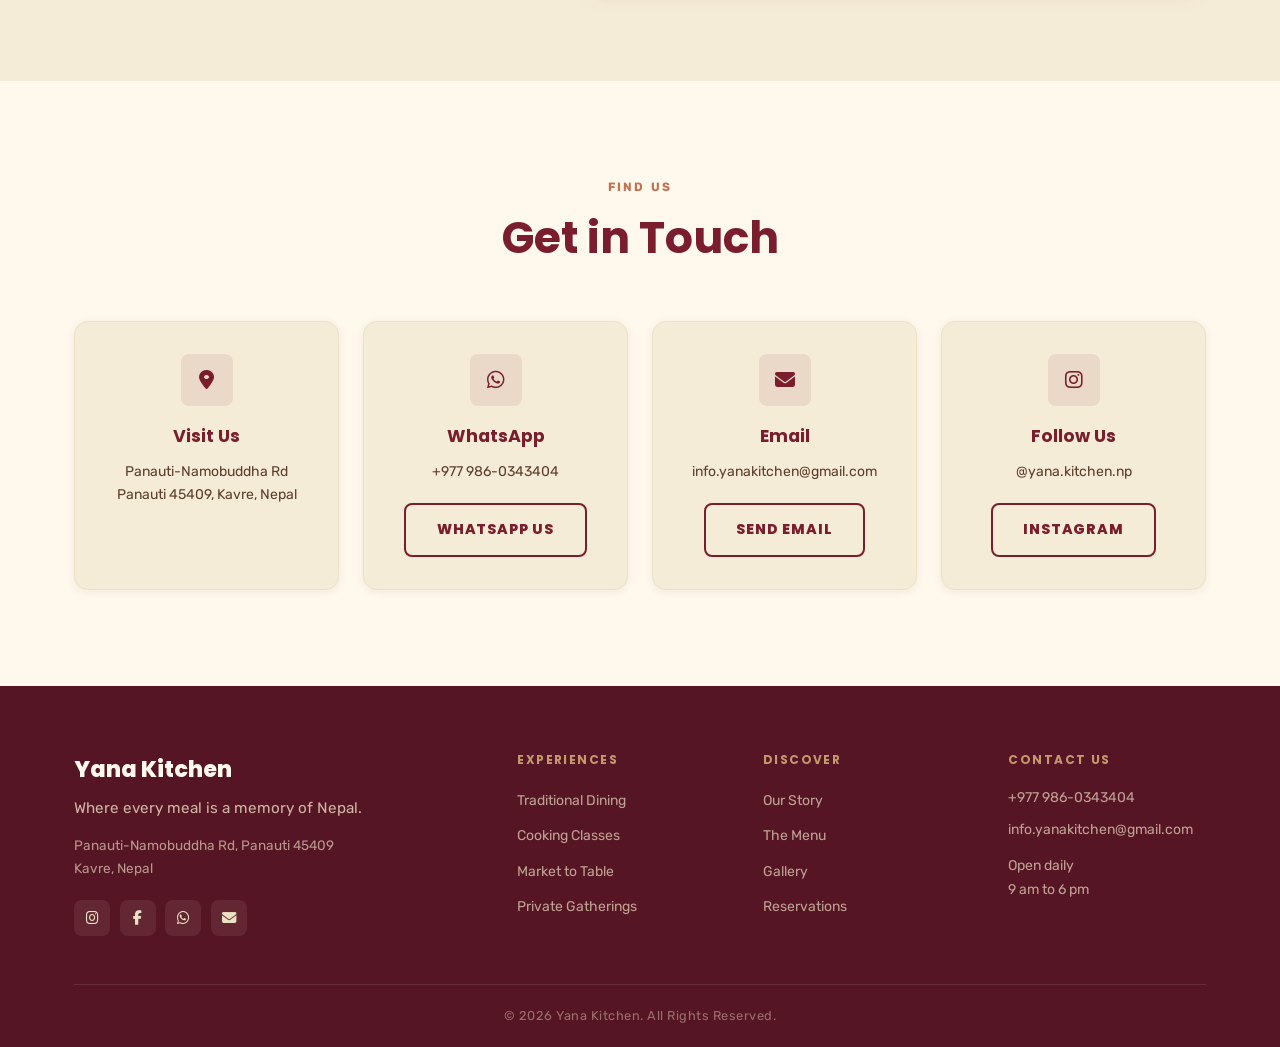
==== commit 9e3259c3: "add 9 combo detail pages and View More buttons on all menu cards Each combo/dish has its own full de" ====
--- a/index.html
+++ b/index.html
@@ -215,6 +215,9 @@
               <span class="menu-tag">Newari Feast</span>
               <span class="menu-tag">Full Spread</span>
             </div>
+            <div style="display:flex;justify-content:flex-end;">
+              <a href="the-full-feast.html" class="menu-card-link">View More <i class="fa-solid fa-arrow-right"></i></a>
+            </div>
           </div>
         </div>
 
@@ -232,6 +235,9 @@
               <span class="menu-tag">Family Style</span>
               <span class="menu-tag">Full Meal</span>
             </div>
+            <div style="display:flex;justify-content:flex-end;">
+              <a href="the-home-table.html" class="menu-card-link">View More <i class="fa-solid fa-arrow-right"></i></a>
+            </div>
           </div>
         </div>
 
@@ -249,6 +255,9 @@
               <span class="menu-tag">Light Meal</span>
               <span class="menu-tag">Street Food</span>
             </div>
+            <div style="display:flex;justify-content:flex-end;">
+              <a href="street-and-soul.html" class="menu-card-link">View More <i class="fa-solid fa-arrow-right"></i></a>
+            </div>
           </div>
         </div>
 
@@ -266,6 +275,9 @@
               <span class="menu-tag">Traditional</span>
               <span class="menu-tag">Off the Menu</span>
             </div>
+            <div style="display:flex;justify-content:flex-end;">
+              <a href="from-the-fields.html" class="menu-card-link">View More <i class="fa-solid fa-arrow-right"></i></a>
+            </div>
           </div>
         </div>
 
@@ -283,6 +295,9 @@
               <span class="menu-tag">Bold</span>
               <span class="menu-tag">Local Snack</span>
             </div>
+            <div style="display:flex;justify-content:flex-end;">
+              <a href="buffalo-lung.html" class="menu-card-link">View More <i class="fa-solid fa-arrow-right"></i></a>
+            </div>
           </div>
         </div>
 
@@ -300,6 +315,9 @@
               <span class="menu-tag">Newari Classic</span>
               <span class="menu-tag">Street</span>
             </div>
+            <div style="display:flex;justify-content:flex-end;">
+              <a href="crispy-tripe.html" class="menu-card-link">View More <i class="fa-solid fa-arrow-right"></i></a>
+            </div>
           </div>
         </div>
 
@@ -317,6 +335,9 @@
               <span class="menu-tag">Comfort Food</span>
               <span class="menu-tag">Traditional</span>
             </div>
+            <div style="display:flex;justify-content:flex-end;">
+              <a href="grain-porridge.html" class="menu-card-link">View More <i class="fa-solid fa-arrow-right"></i></a>
+            </div>
           </div>
         </div>
 
@@ -334,6 +355,9 @@
               <span class="menu-tag">Grilled</span>
               <span class="menu-tag">Spicy</span>
             </div>
+            <div style="display:flex;justify-content:flex-end;">
+              <a href="spiced-grill.html" class="menu-card-link">View More <i class="fa-solid fa-arrow-right"></i></a>
+            </div>
           </div>
         </div>
 
@@ -350,6 +374,9 @@
             <div class="menu-tags">
               <span class="menu-tag">Vegetarian</span>
               <span class="menu-tag">Snack</span>
+            </div>
+            <div style="display:flex;justify-content:flex-end;">
+              <a href="spiced-soybeans.html" class="menu-card-link">View More <i class="fa-solid fa-arrow-right"></i></a>
             </div>
           </div>
         </div>
--- a/style.css
+++ b/style.css
@@ -420,7 +420,7 @@
 .menu-card-img {
   position: relative;
   background: linear-gradient(135deg, var(--beige) 0%, var(--beige-mid) 100%);
-  height: 160px;
+  height: 210px;
   display: flex; align-items: center; justify-content: center;
 }
 .menu-img-placeholder { font-size: 2.5rem; color: var(--terracotta); opacity: .45; }
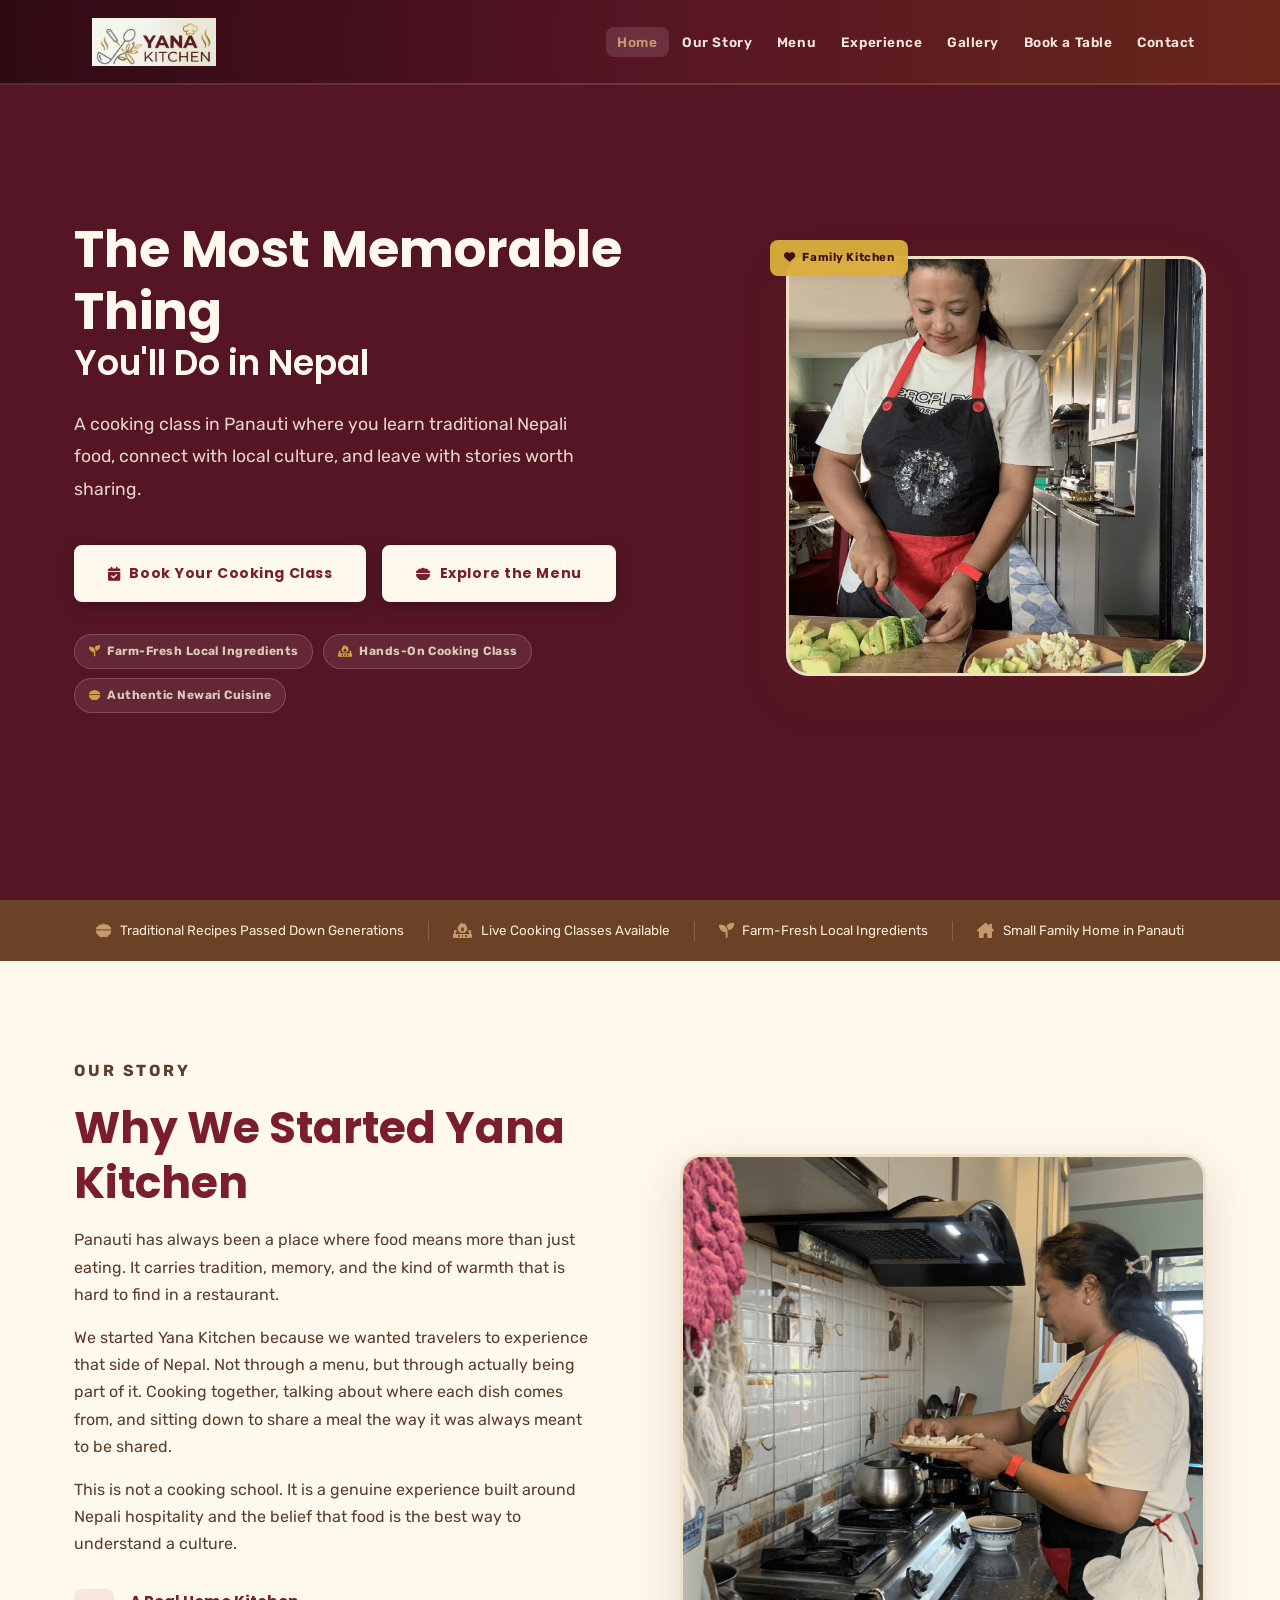
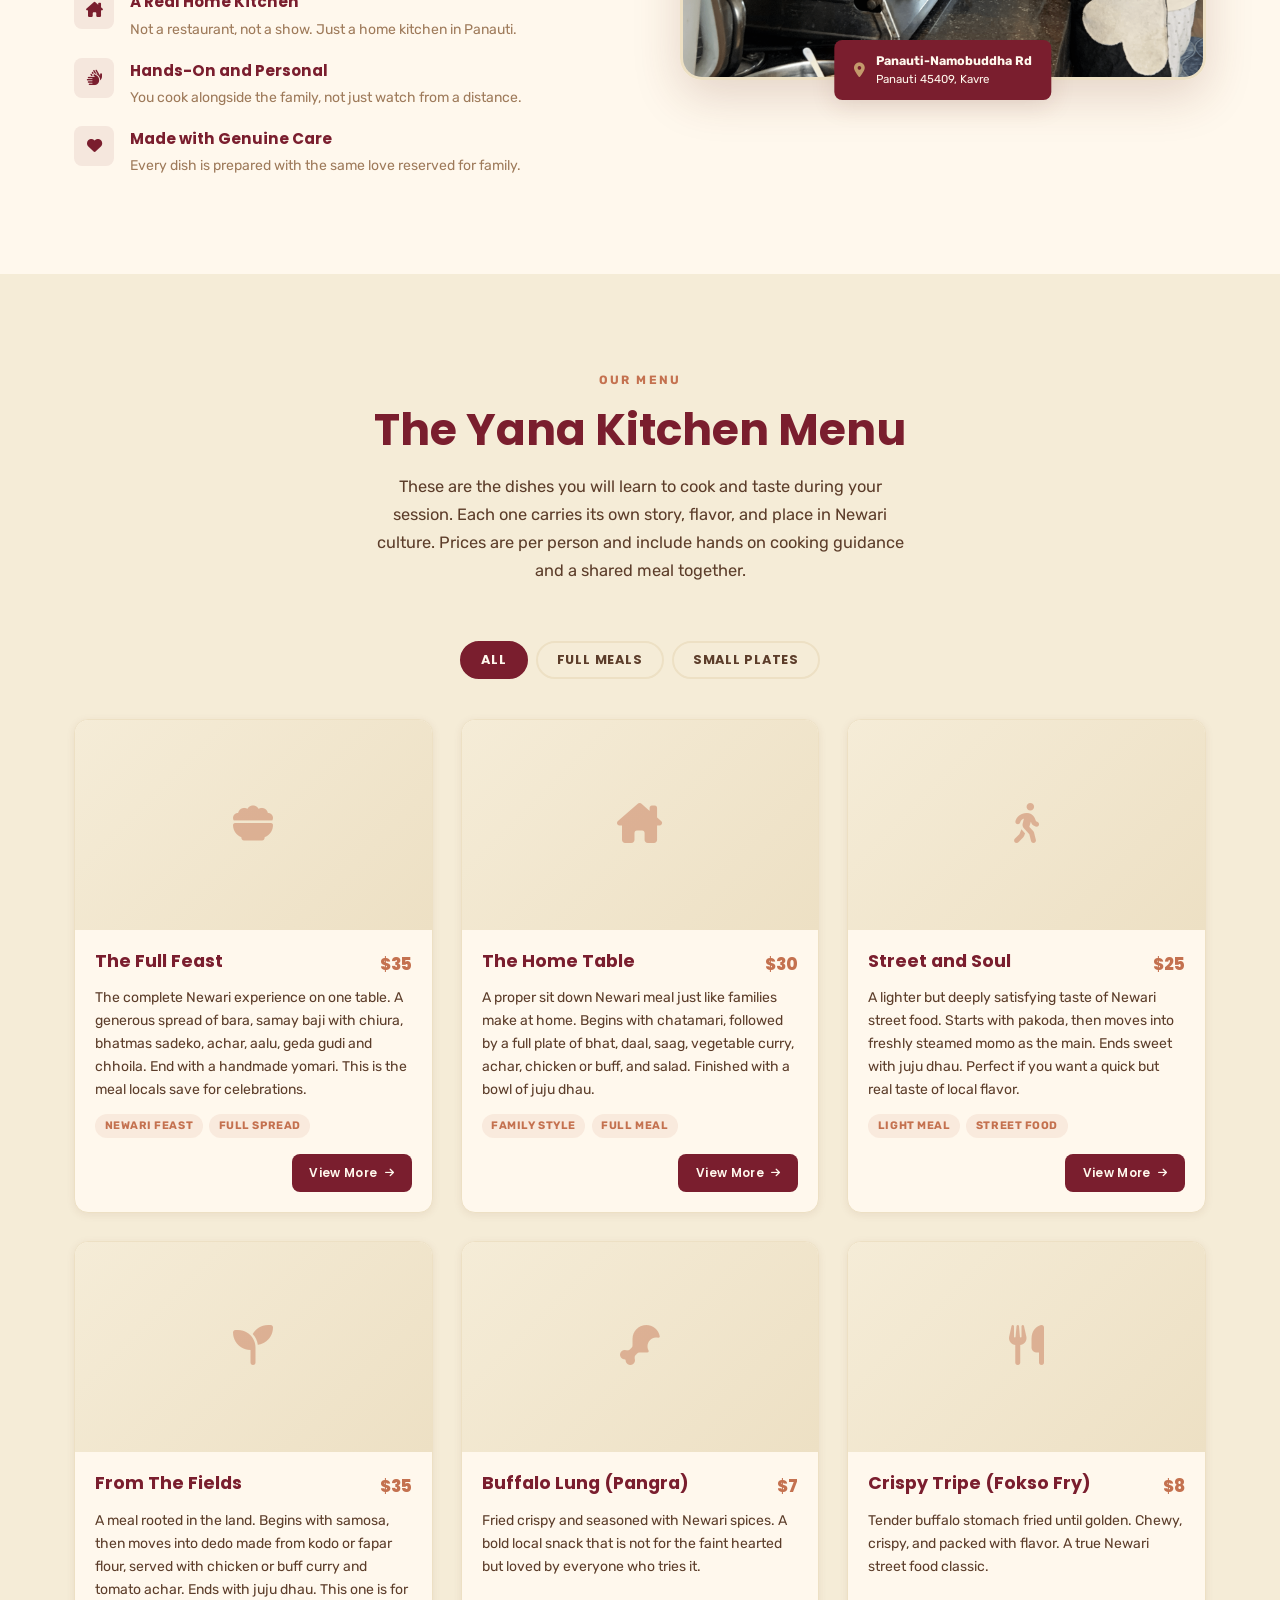
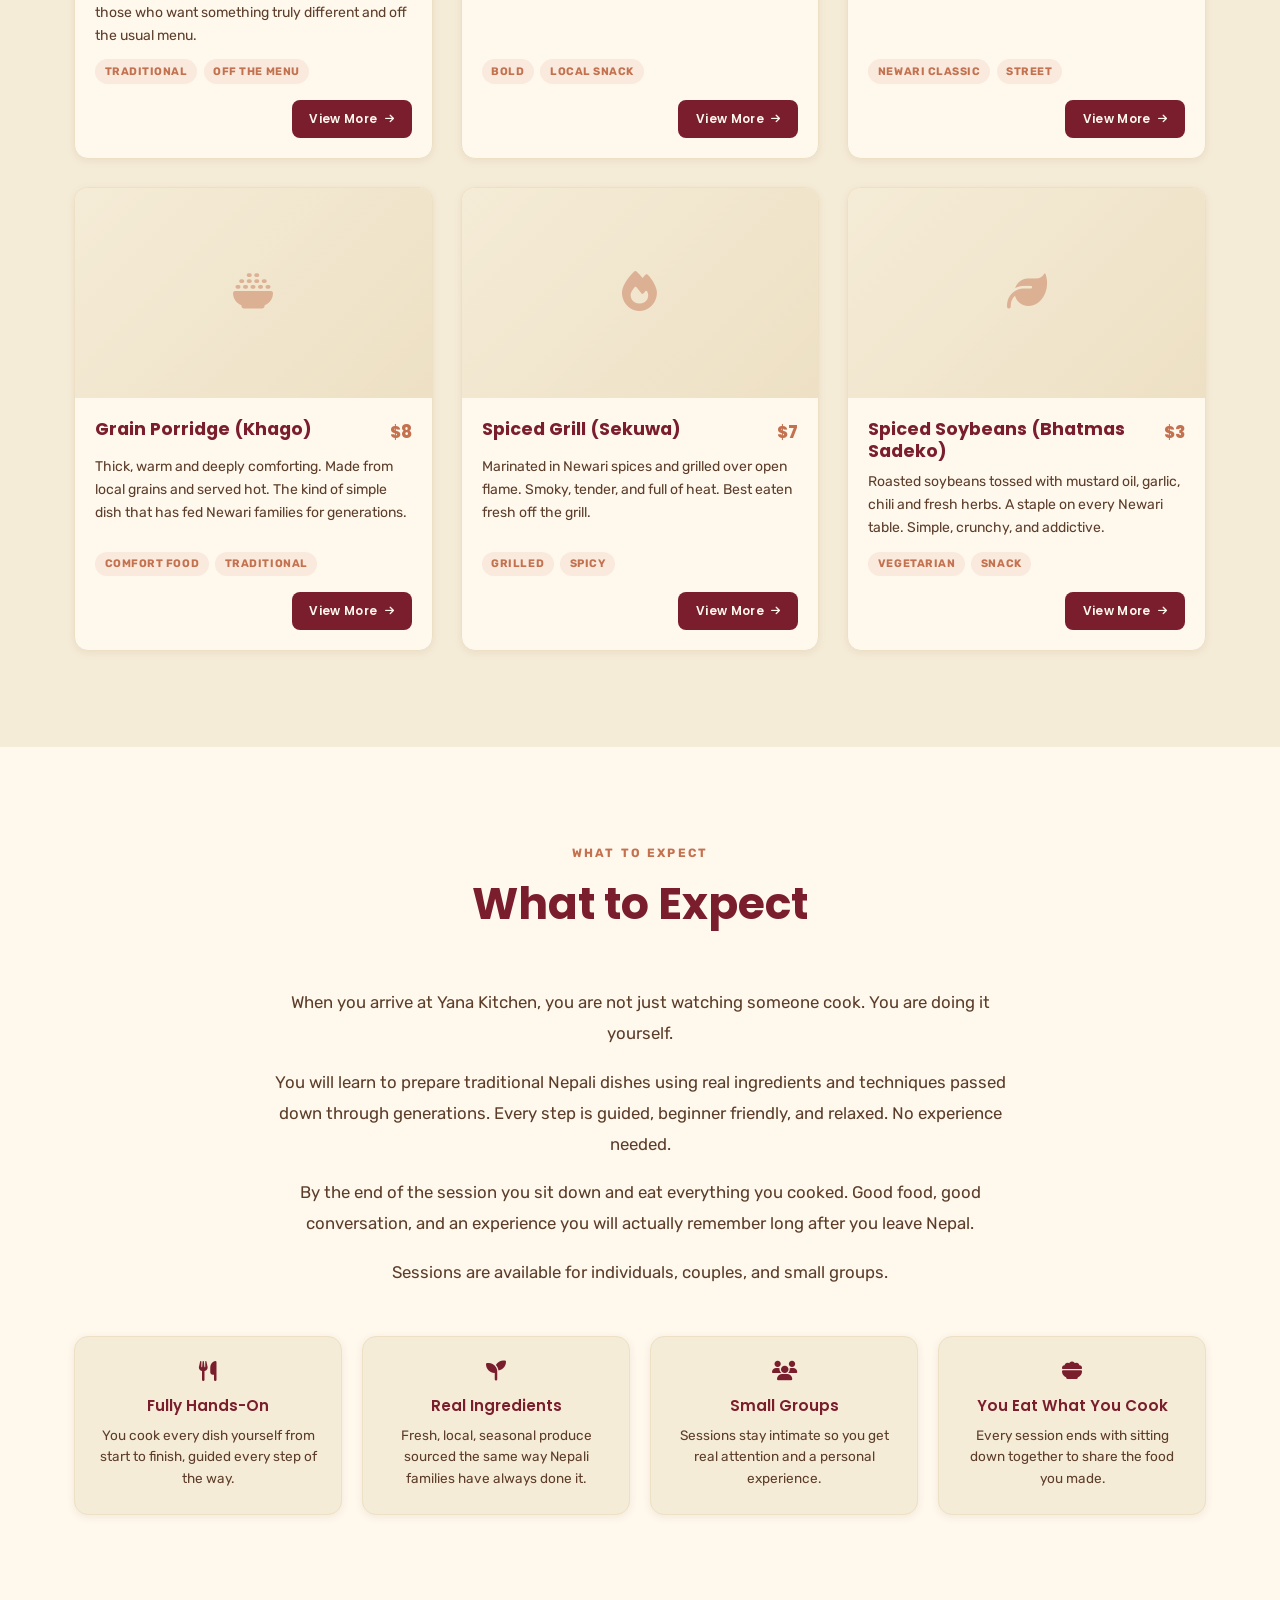
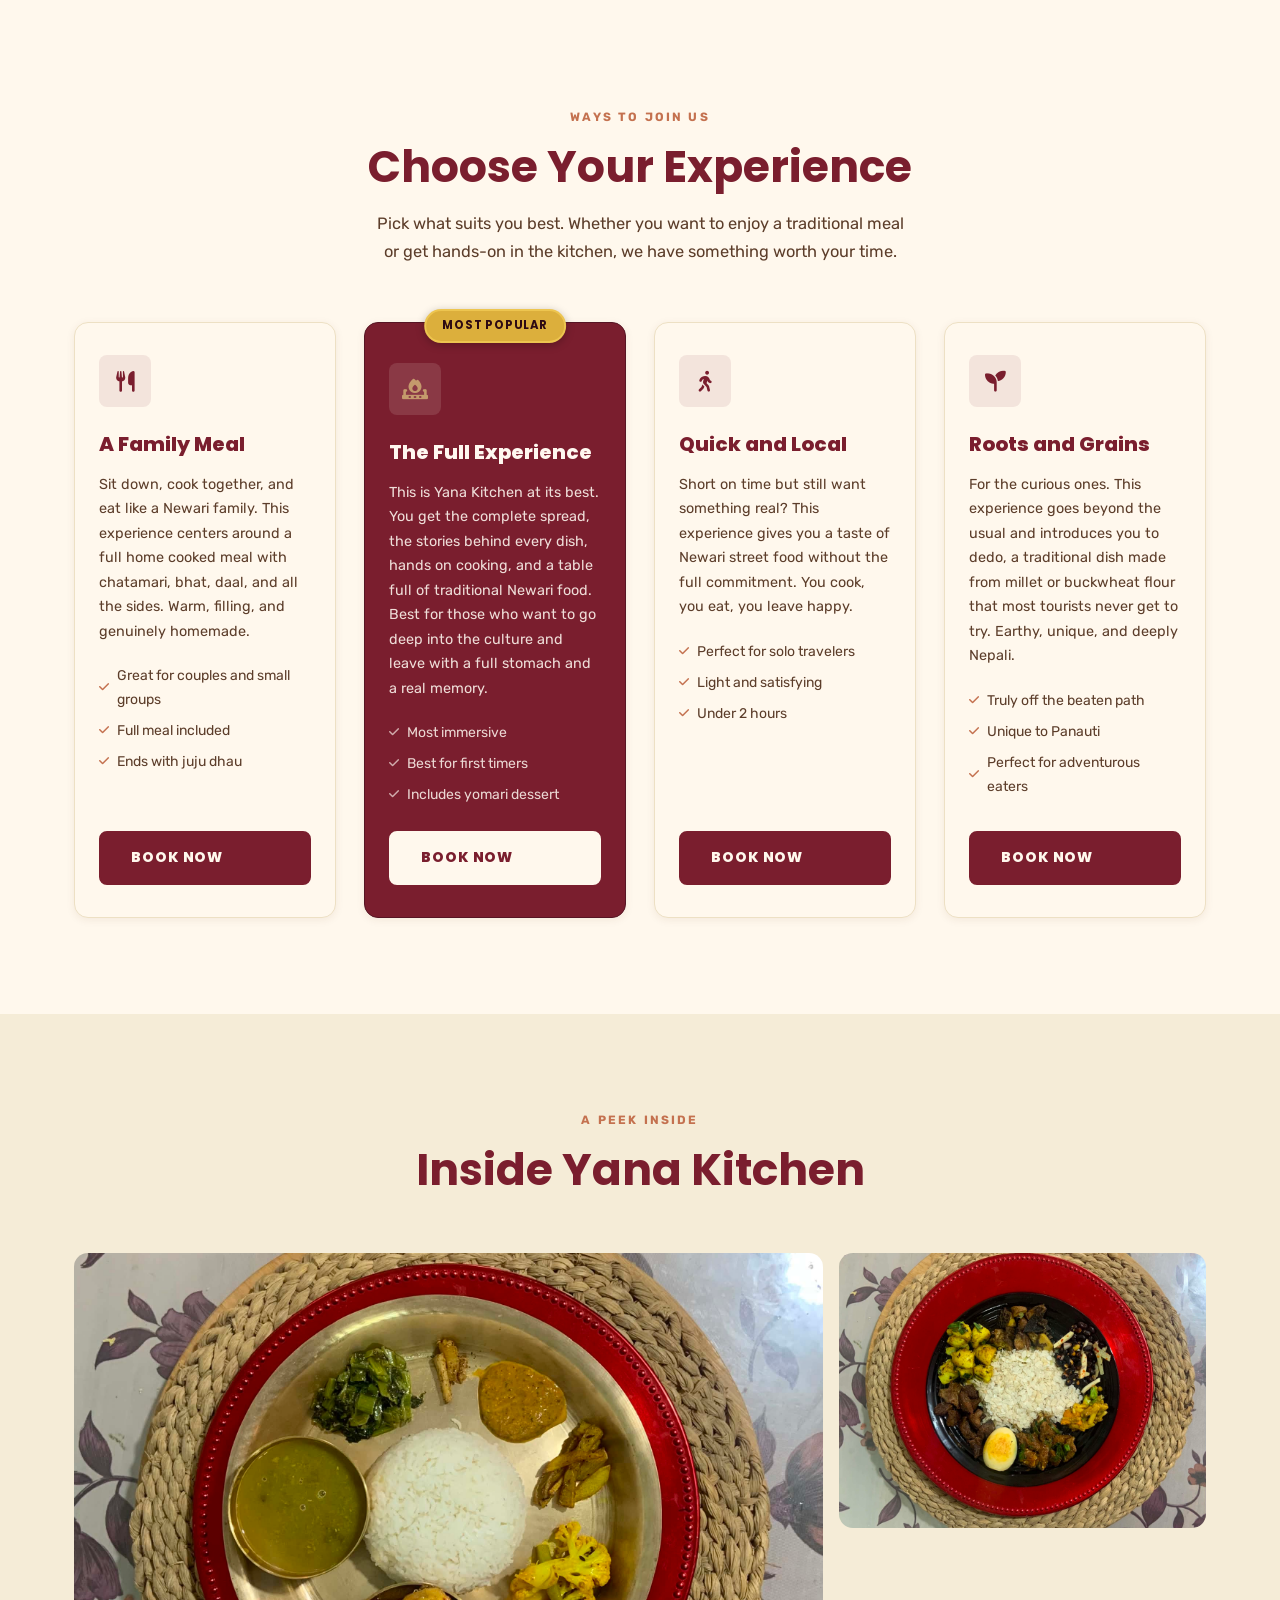
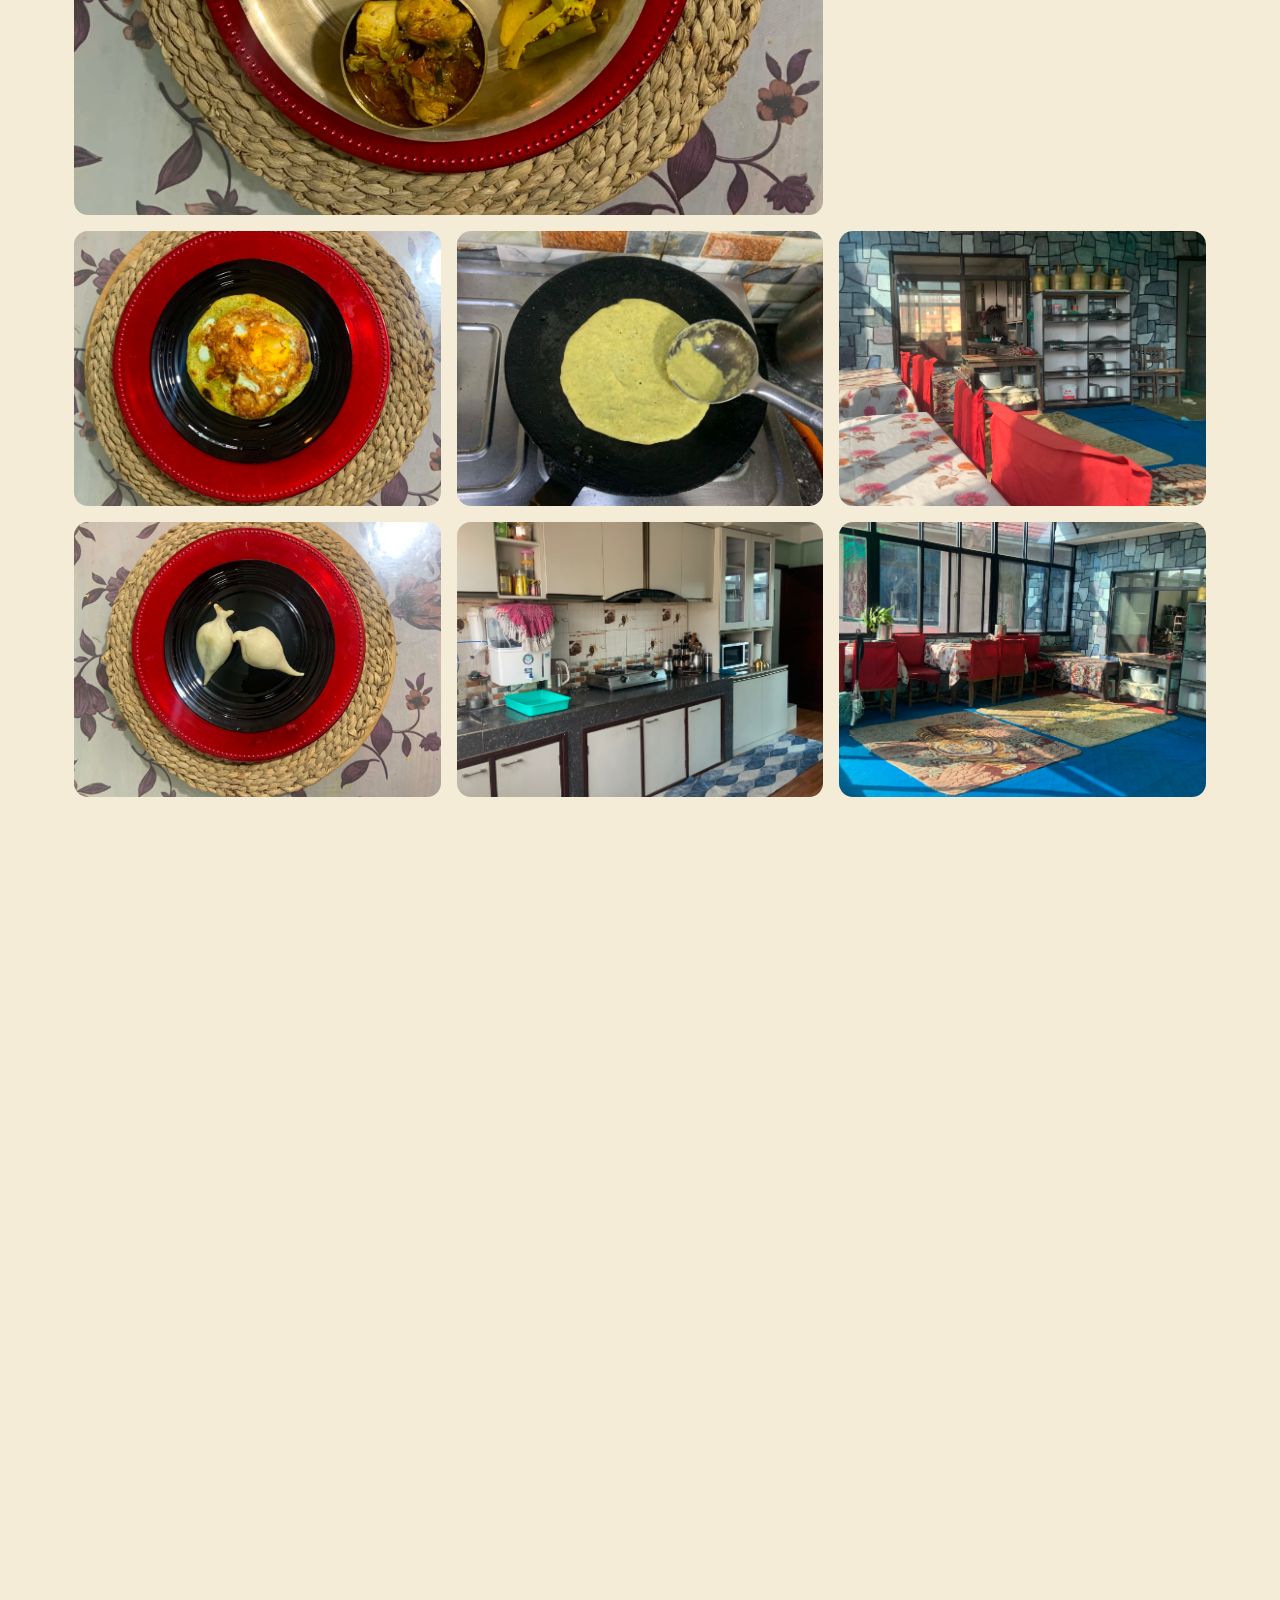
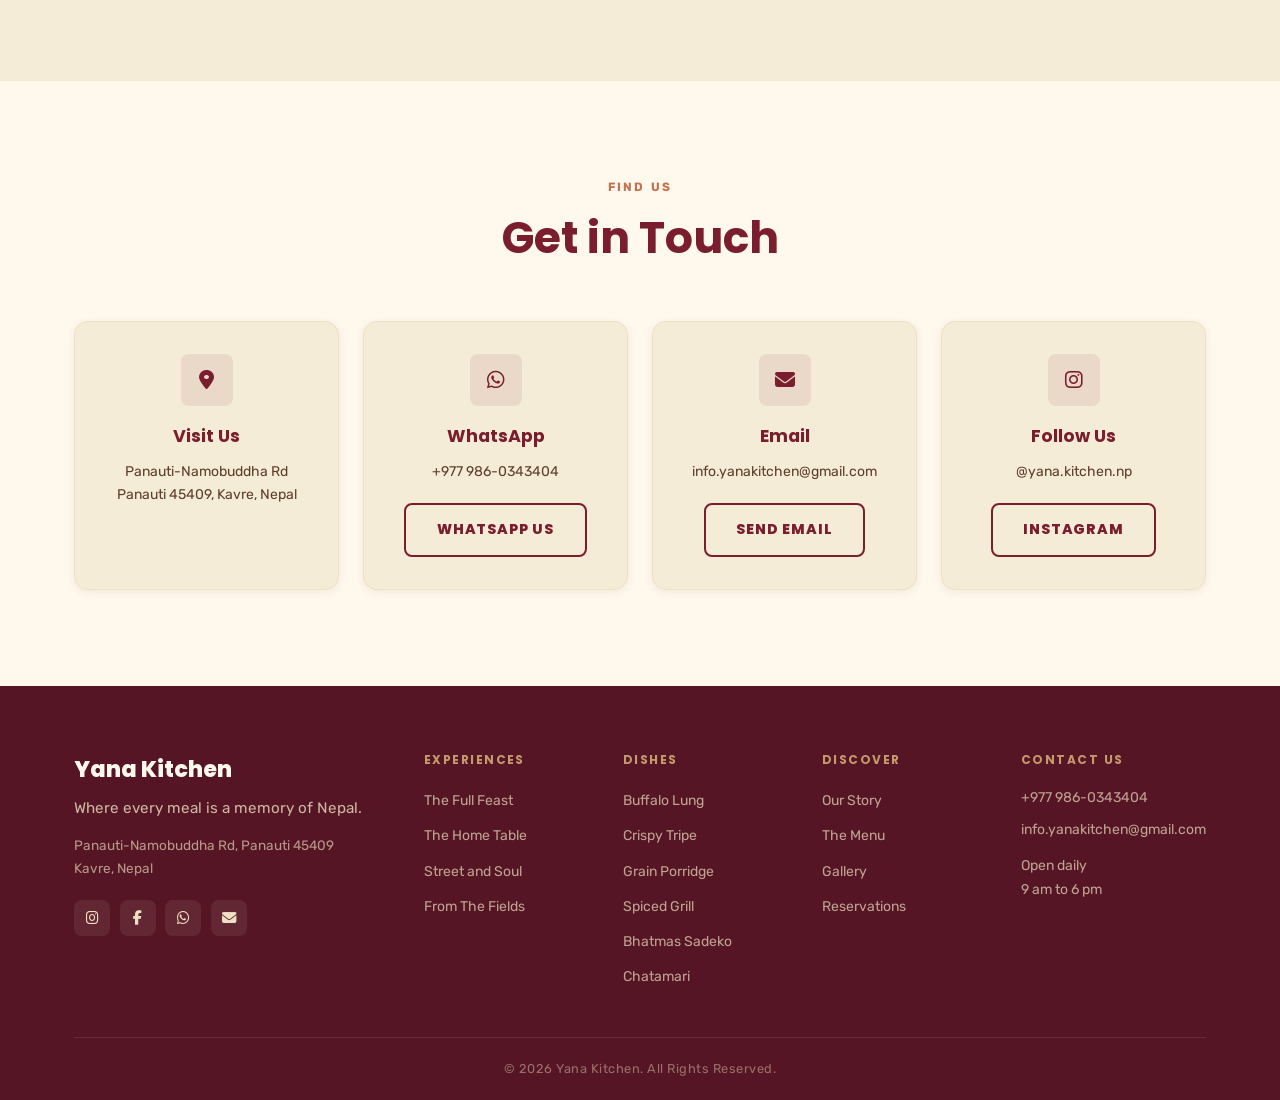
==== commit 6d3b4eb1: "update footer: fix experiences column, add dishes column - Experiences: now shows the 4 booking comb" ====
--- a/index.html
+++ b/index.html
@@ -684,10 +684,21 @@
         <div class="footer-col">
           <h4>Experiences</h4>
           <ul>
-            <li><a href="#experience">Traditional Dining</a></li>
-            <li><a href="#experience">Cooking Classes</a></li>
-            <li><a href="#experience">Market to Table</a></li>
-            <li><a href="#experience">Private Gatherings</a></li>
+            <li><a href="the-full-feast.html">The Full Feast</a></li>
+            <li><a href="the-home-table.html">The Home Table</a></li>
+            <li><a href="street-and-soul.html">Street and Soul</a></li>
+            <li><a href="from-the-fields.html">From The Fields</a></li>
+          </ul>
+        </div>
+        <div class="footer-col">
+          <h4>Dishes</h4>
+          <ul>
+            <li><a href="buffalo-lung.html">Buffalo Lung</a></li>
+            <li><a href="crispy-tripe.html">Crispy Tripe</a></li>
+            <li><a href="grain-porridge.html">Grain Porridge</a></li>
+            <li><a href="spiced-grill.html">Spiced Grill</a></li>
+            <li><a href="spiced-soybeans.html">Bhatmas Sadeko</a></li>
+            <li><a href="chatamari.html">Chatamari</a></li>
           </ul>
         </div>
         <div class="footer-col">
--- a/style.css
+++ b/style.css
@@ -695,7 +695,7 @@
 .footer { background: var(--maroon-dark); color: var(--beige); padding-top: 4rem; }
 
 .footer-top {
-  display: grid; grid-template-columns: 2fr 1fr 1fr 1fr;
+  display: grid; grid-template-columns: 2fr 1fr 1fr 1fr 1fr;
   gap: 3rem; padding-bottom: 3rem;
 }
 
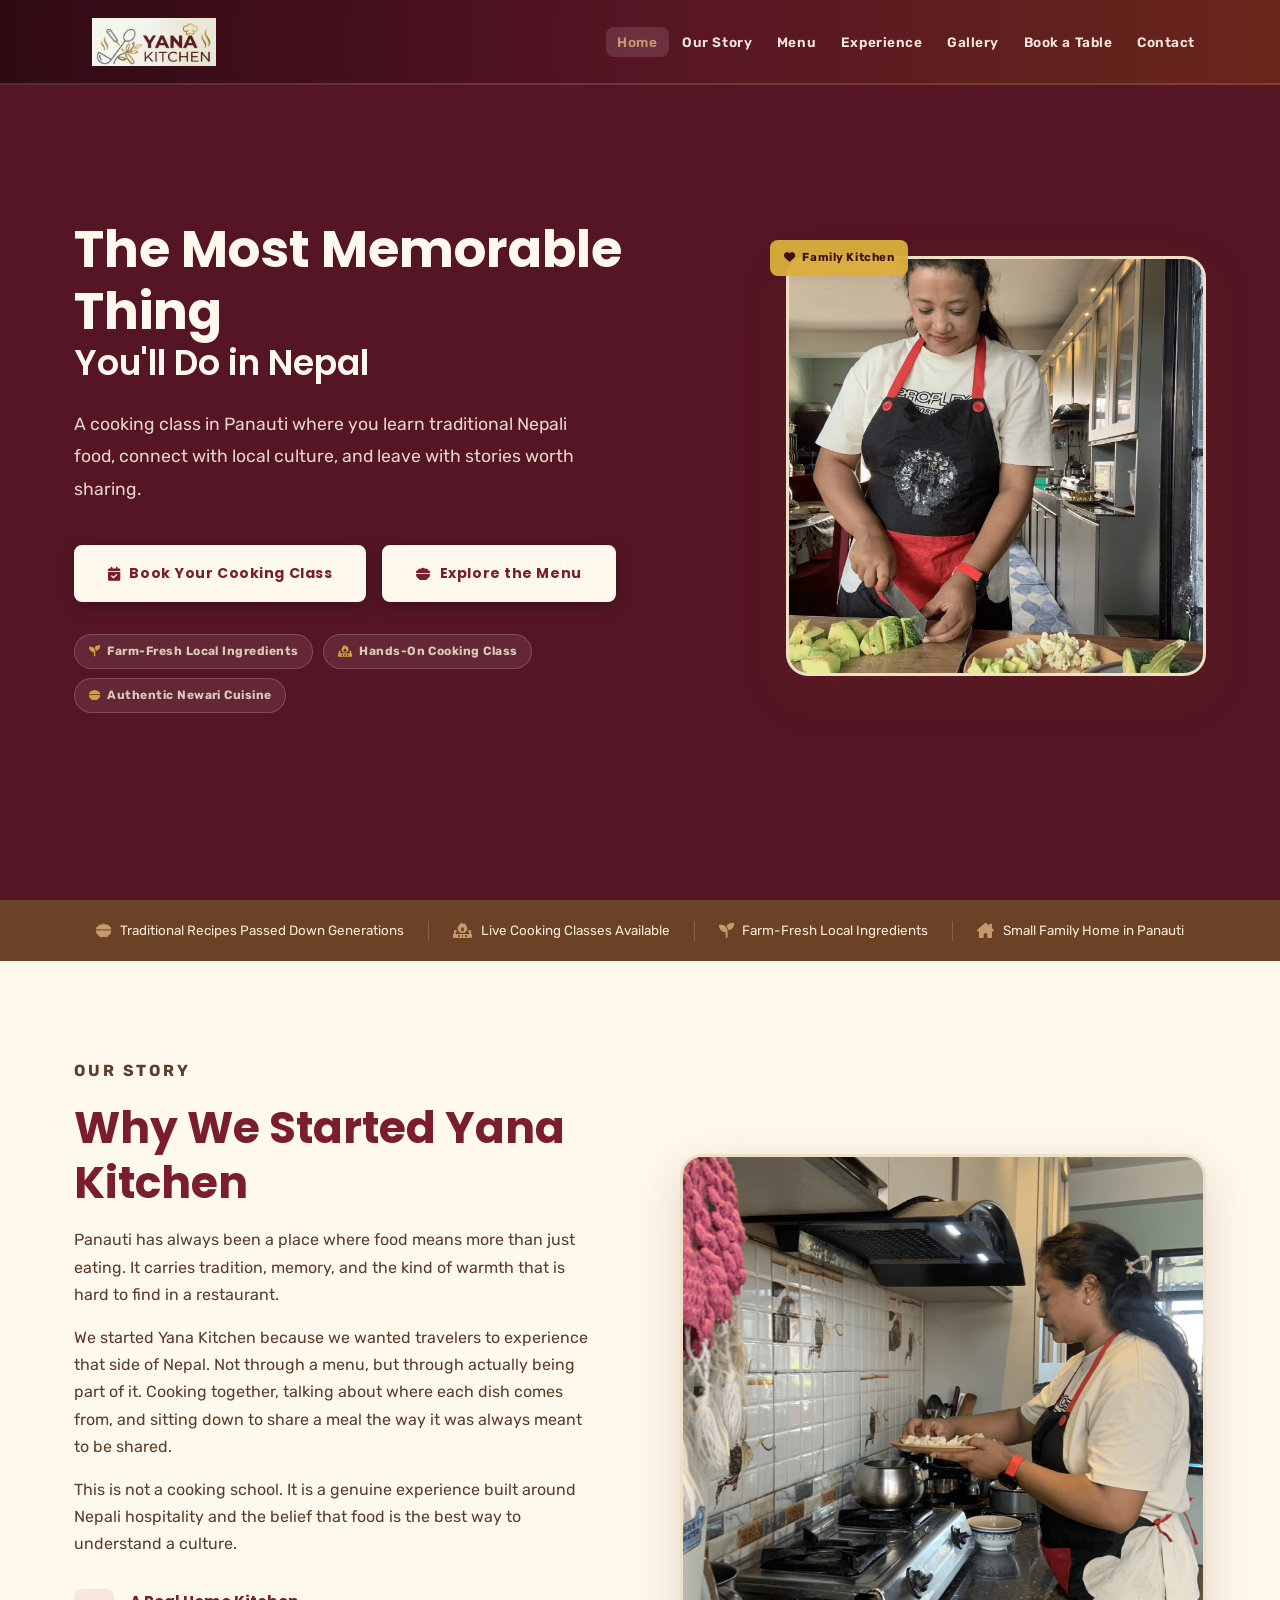
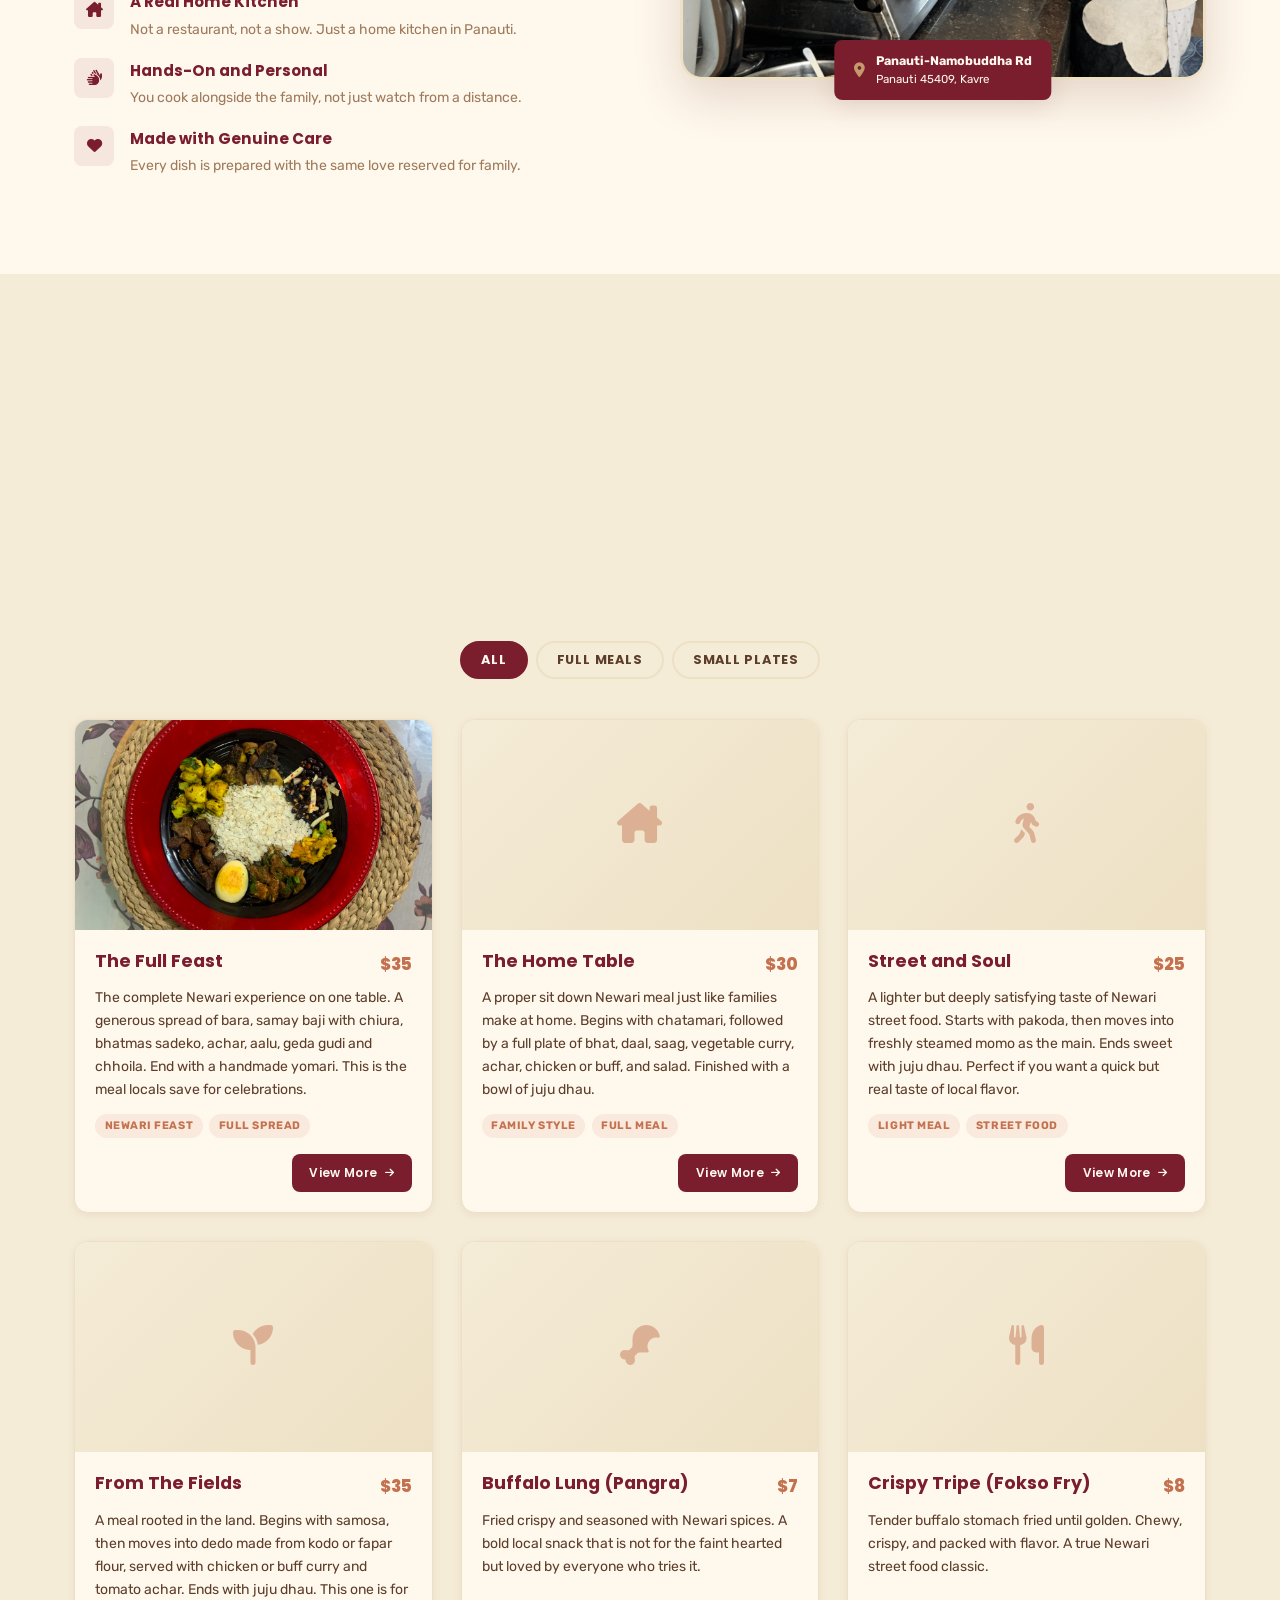
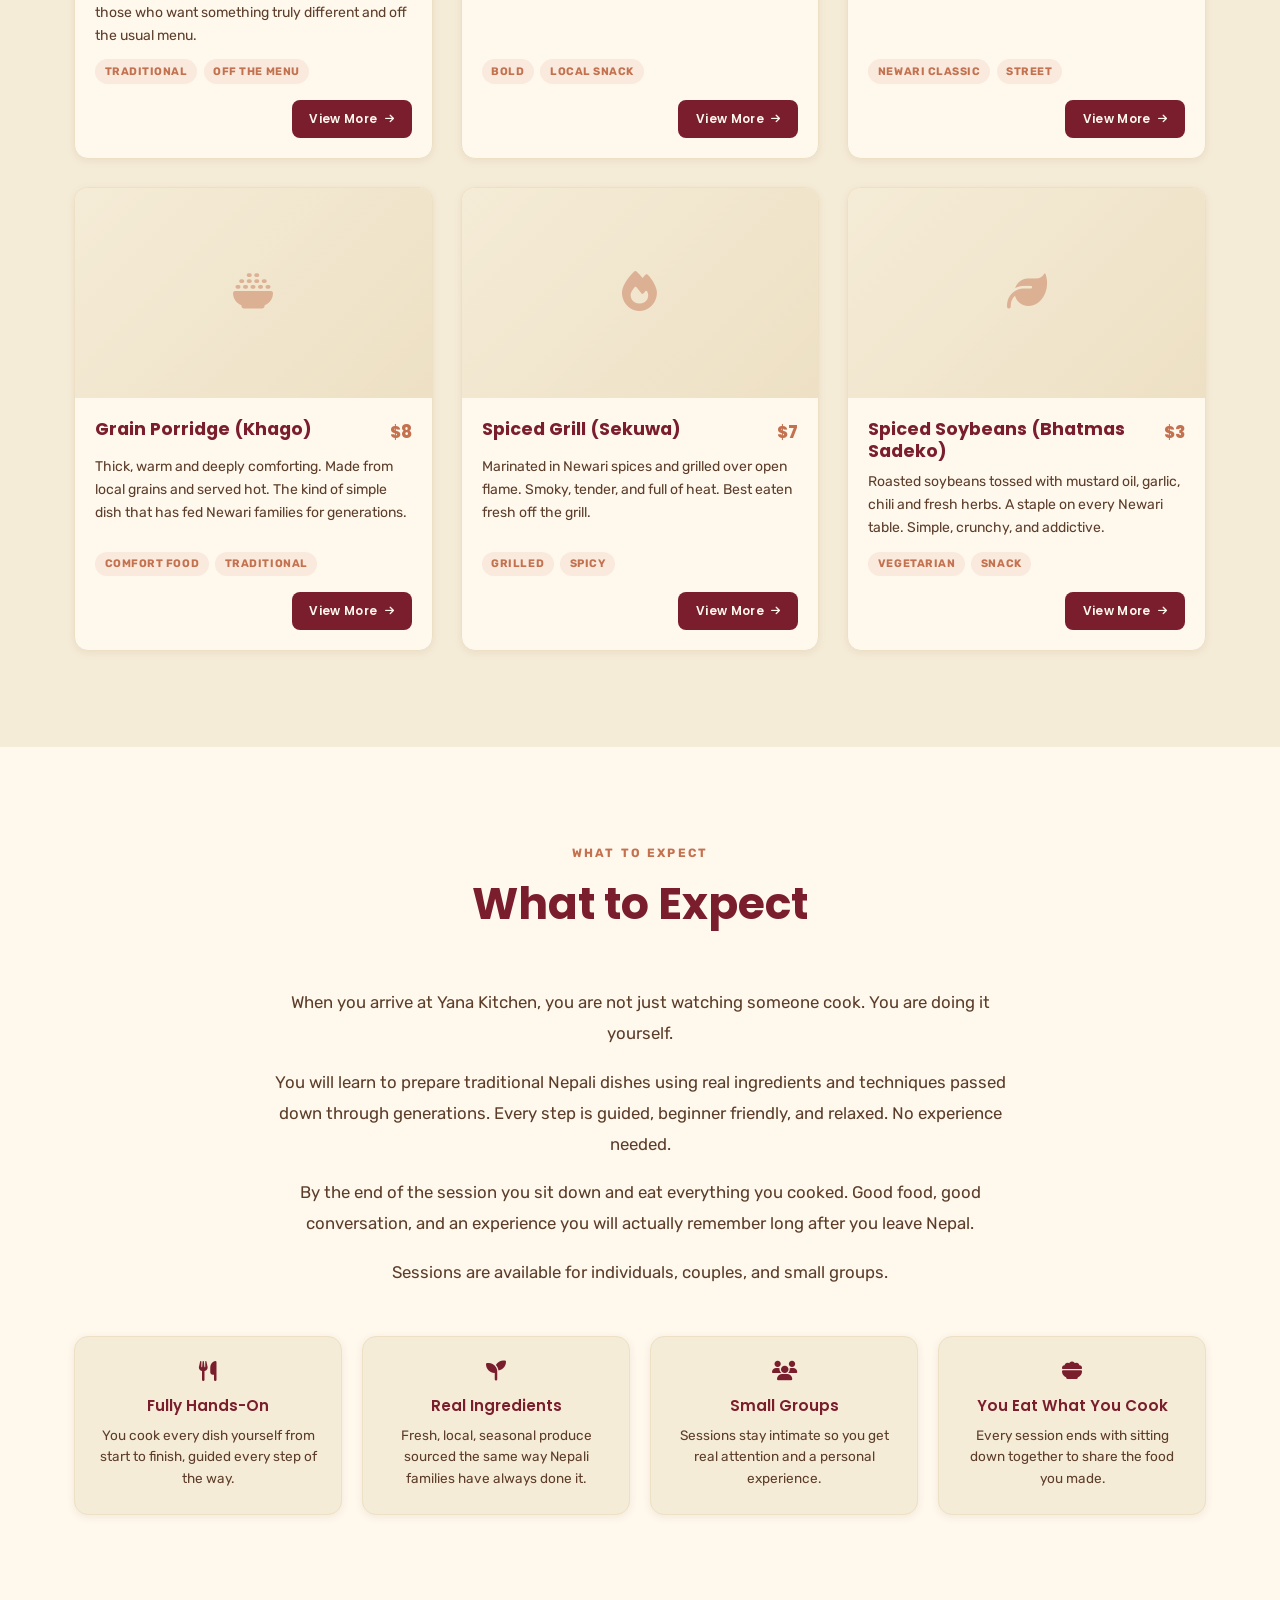
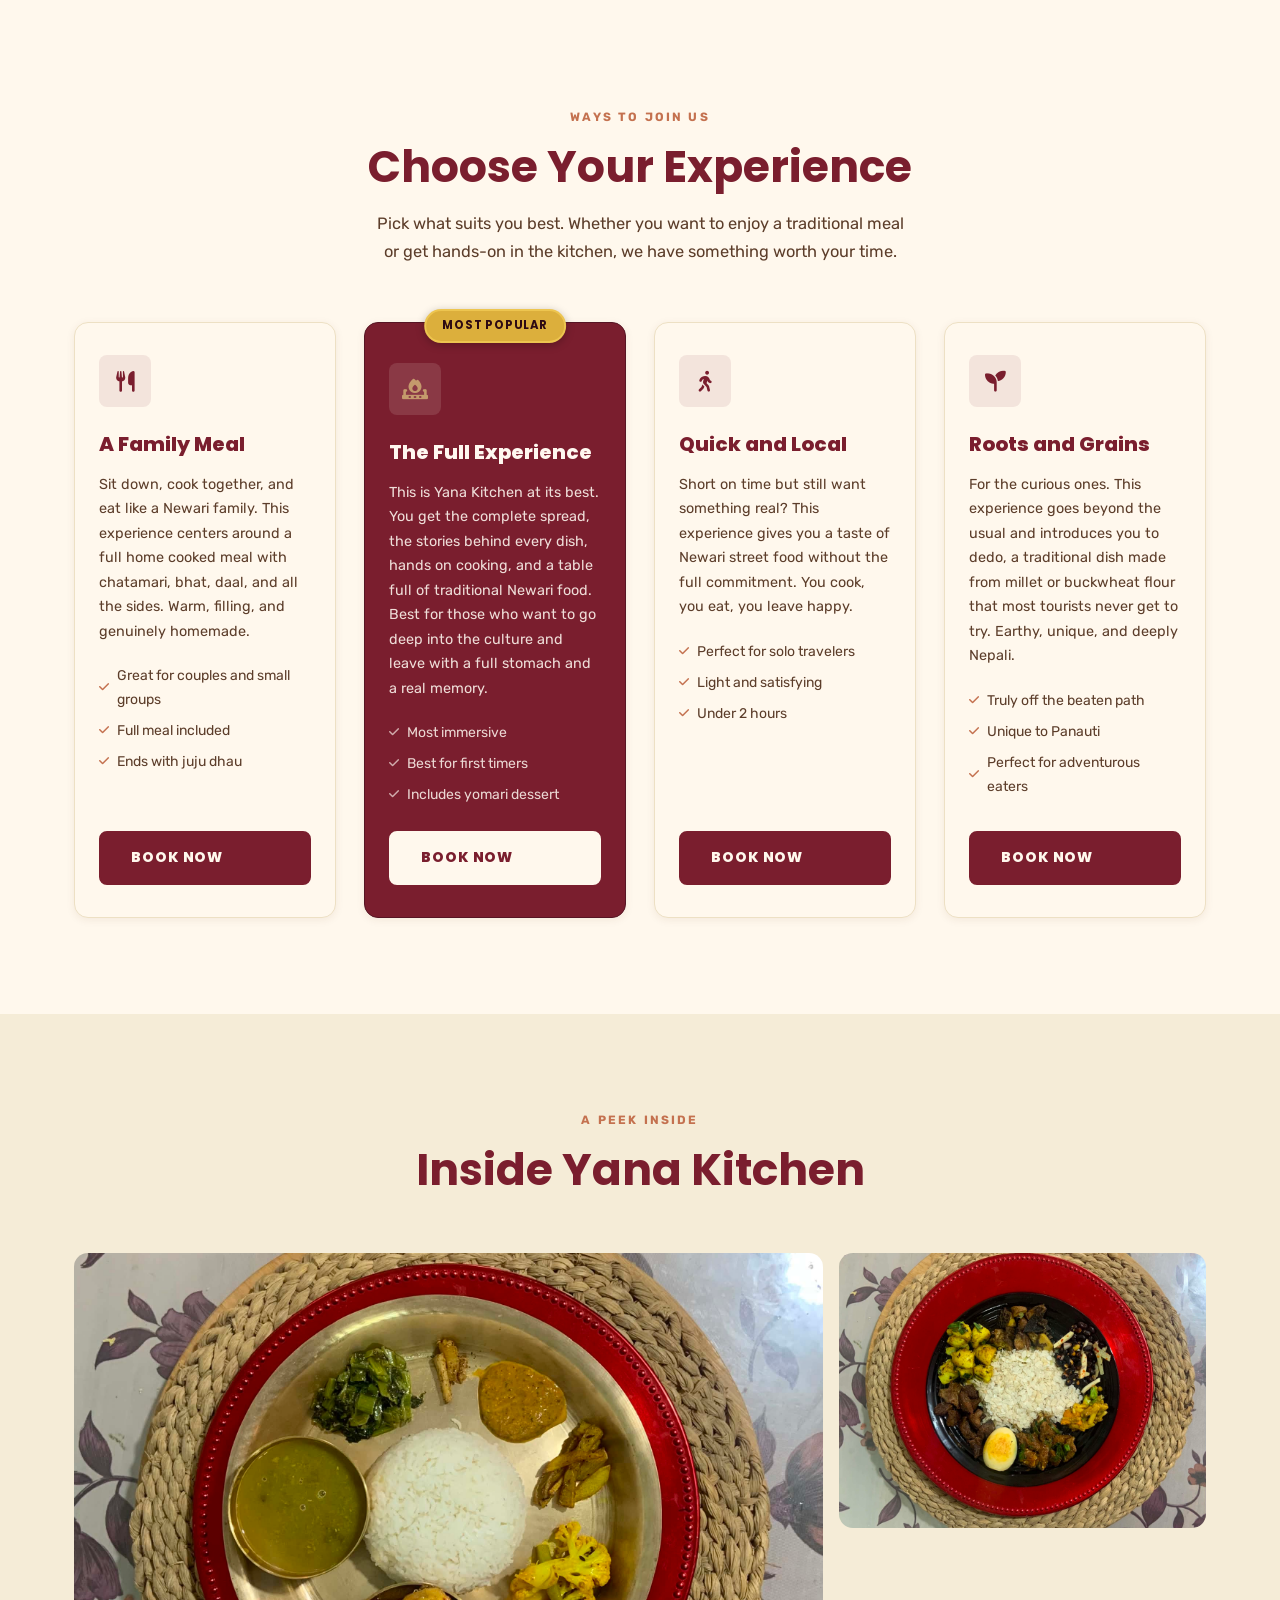
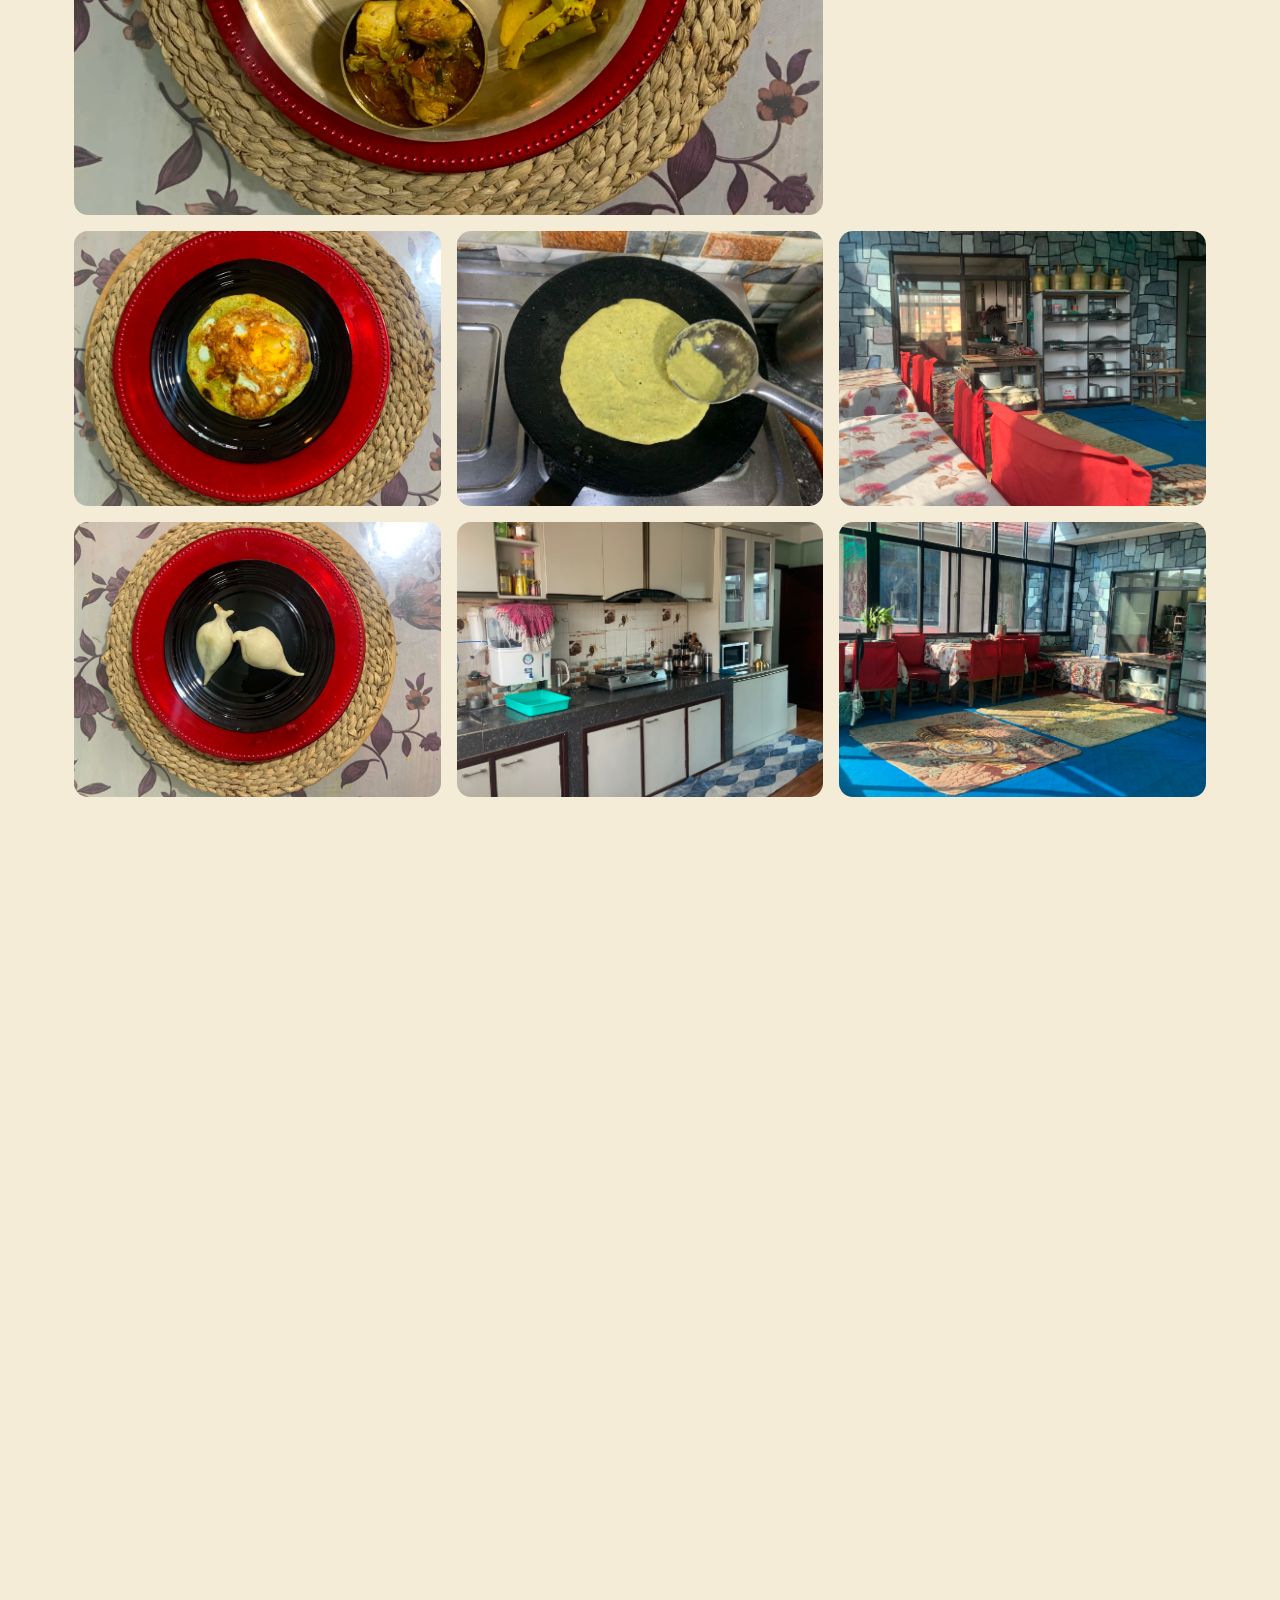
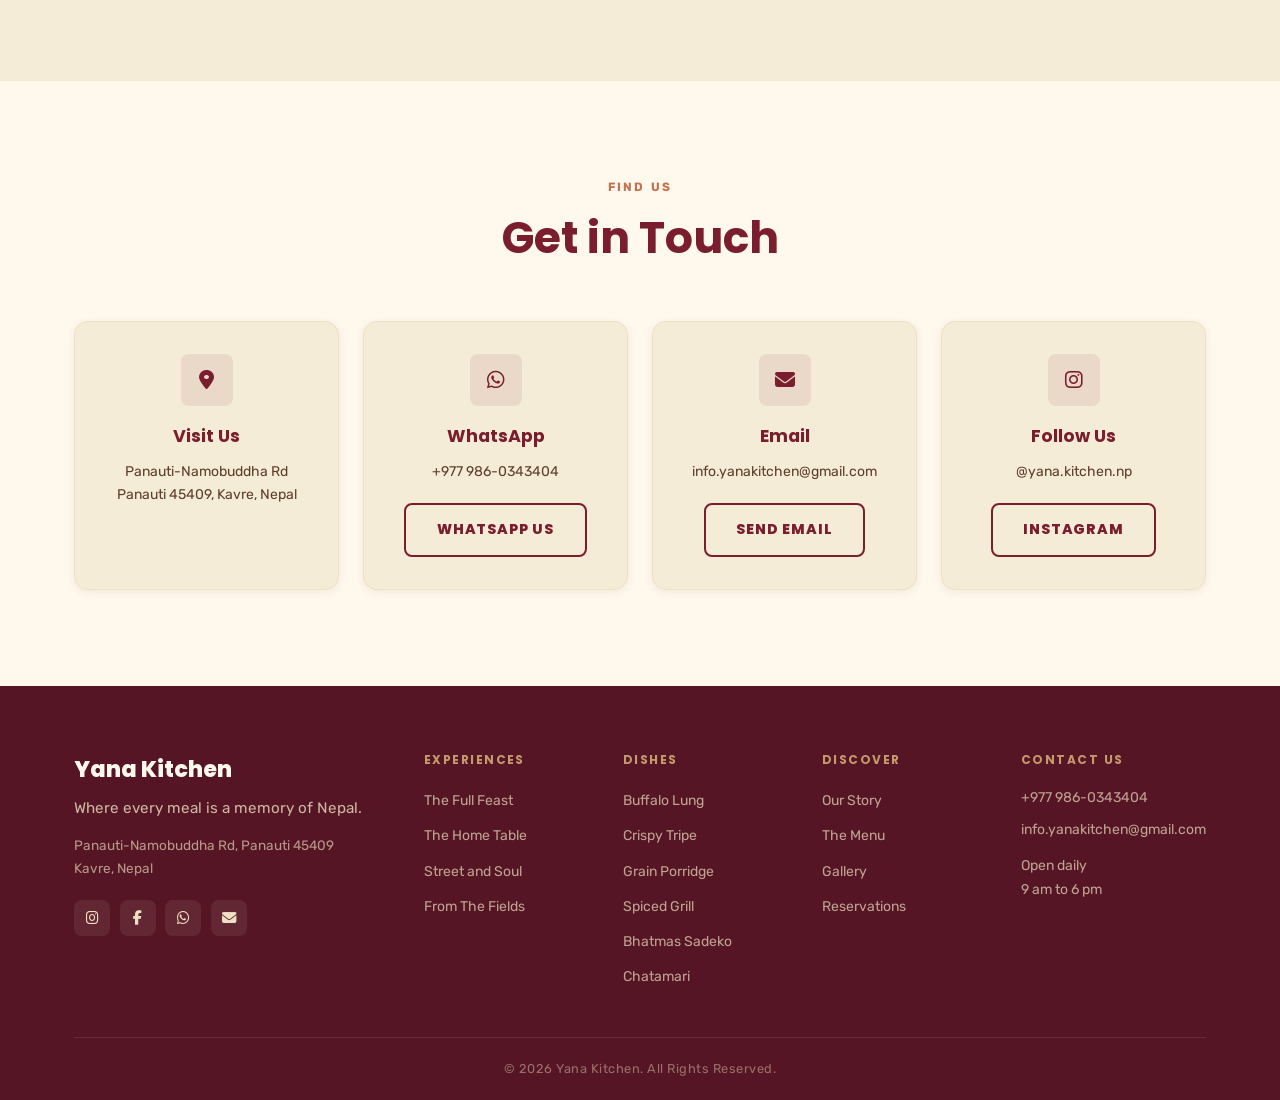
==== commit 4a1592e2: "add pho28 to Full Feast menu card and detail page hero Co-Authored-By: Claude Sonnet 4.6 <noreply@an" ====
--- a/index.html
+++ b/index.html
@@ -203,7 +203,7 @@
 
         <div class="menu-card reveal" data-category="mains">
           <div class="menu-card-img">
-            <div class="menu-img-placeholder"><i class="fa-solid fa-bowl-food"></i></div>
+            <img src="/img_yana/pho28.png" alt="The Full Feast" loading="lazy" />
           </div>
           <div class="menu-card-body">
             <div class="menu-card-top">
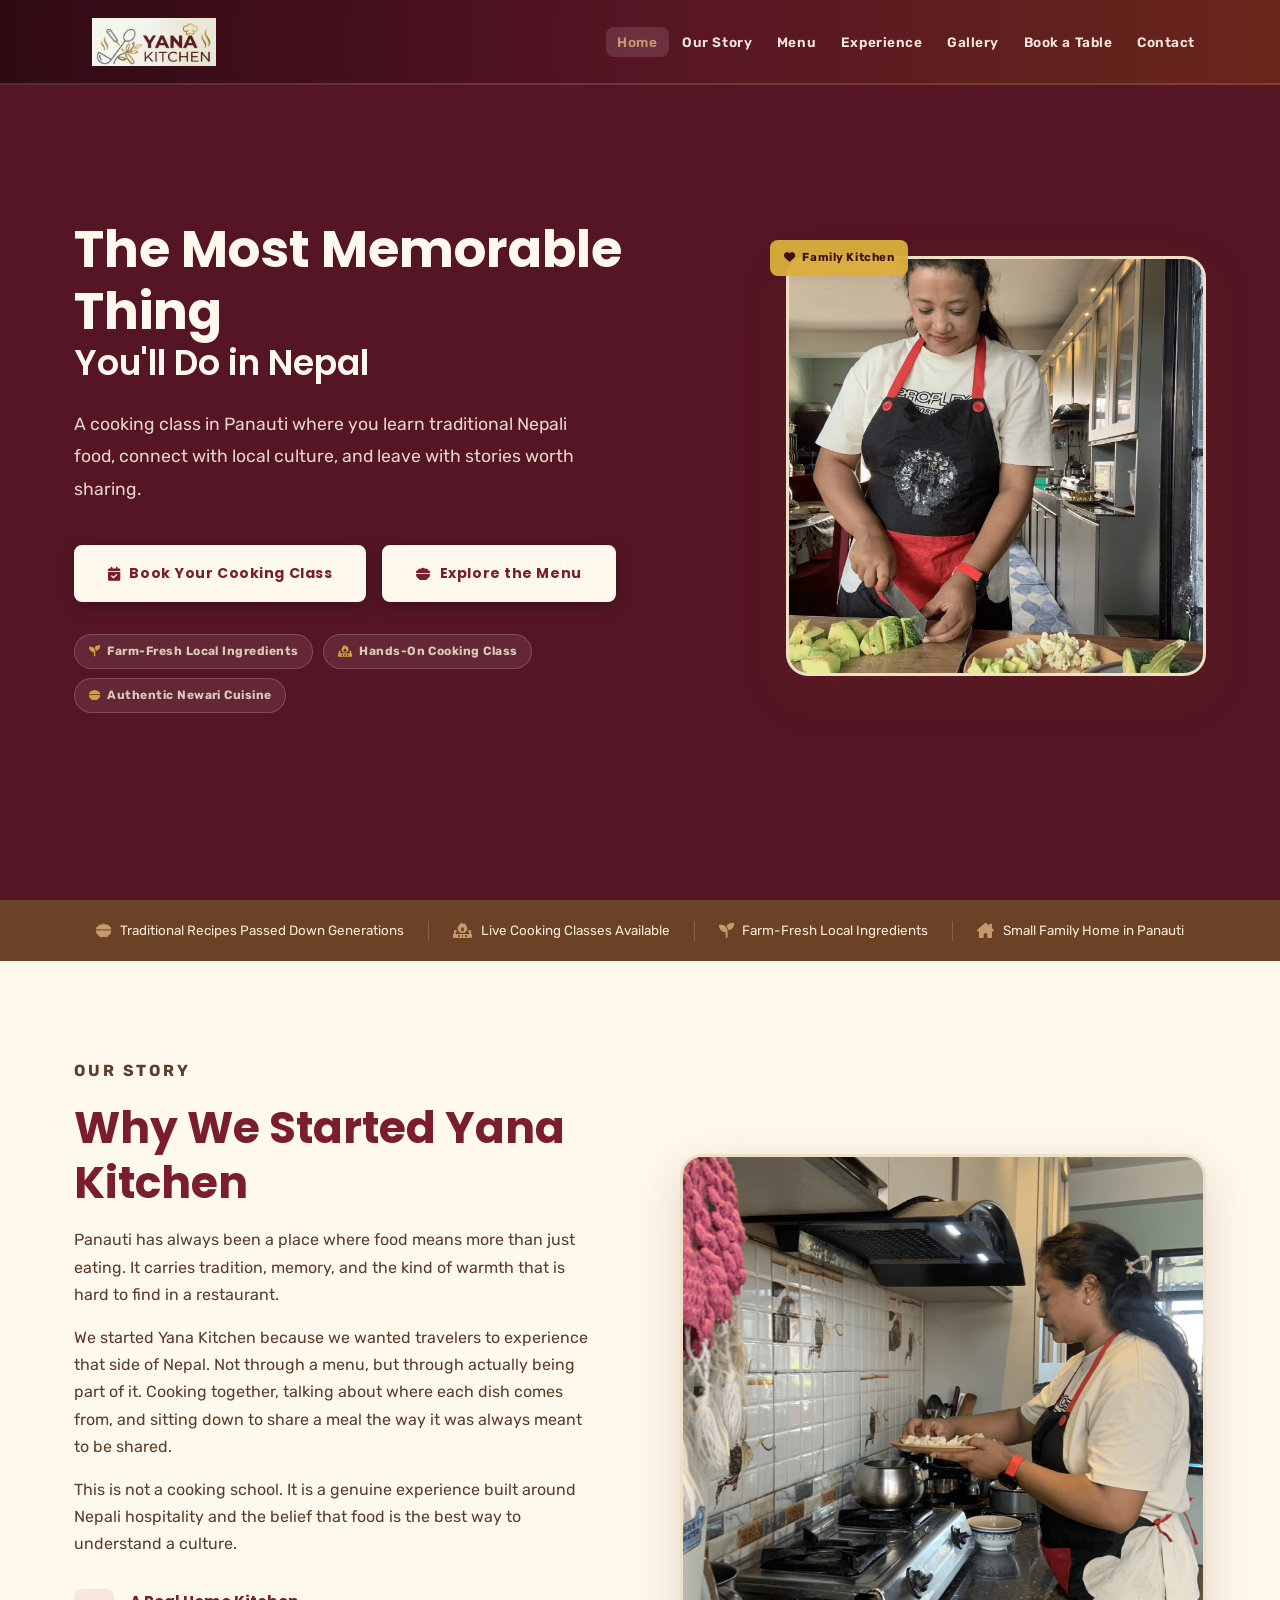
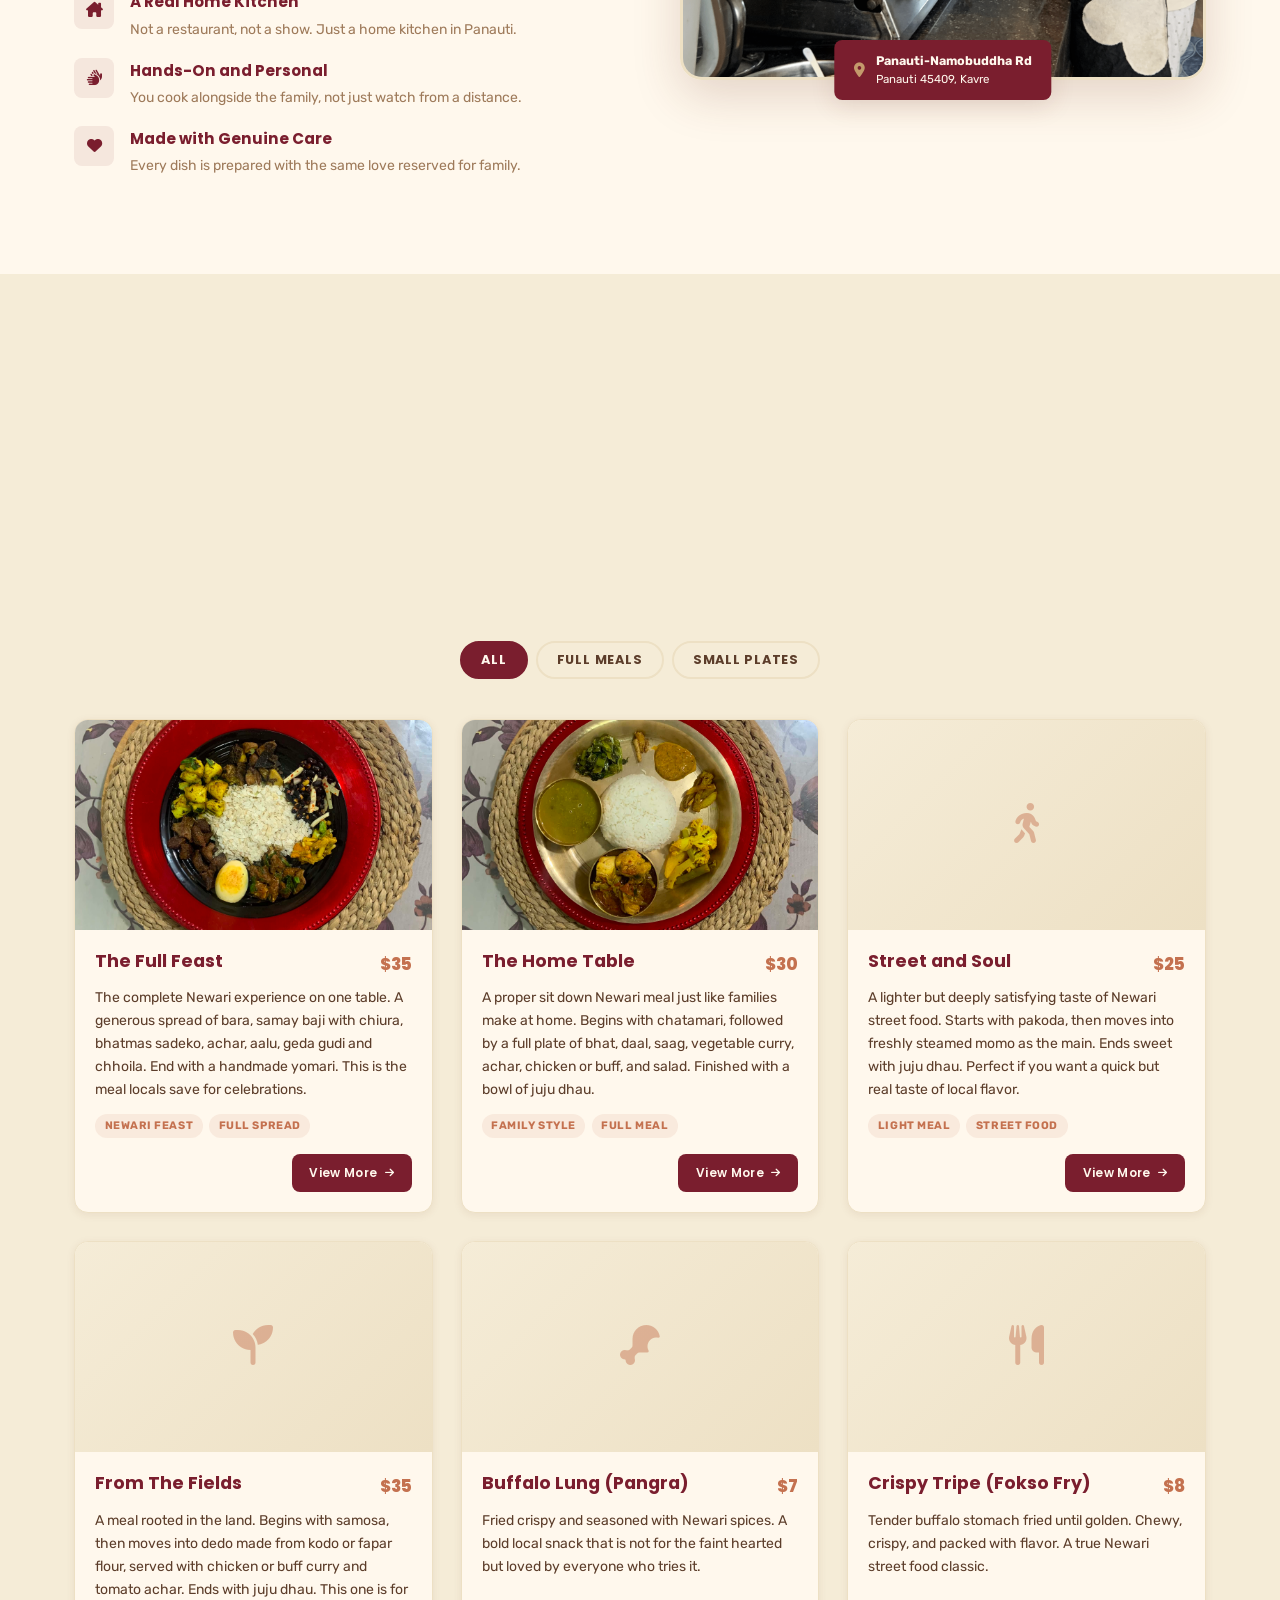
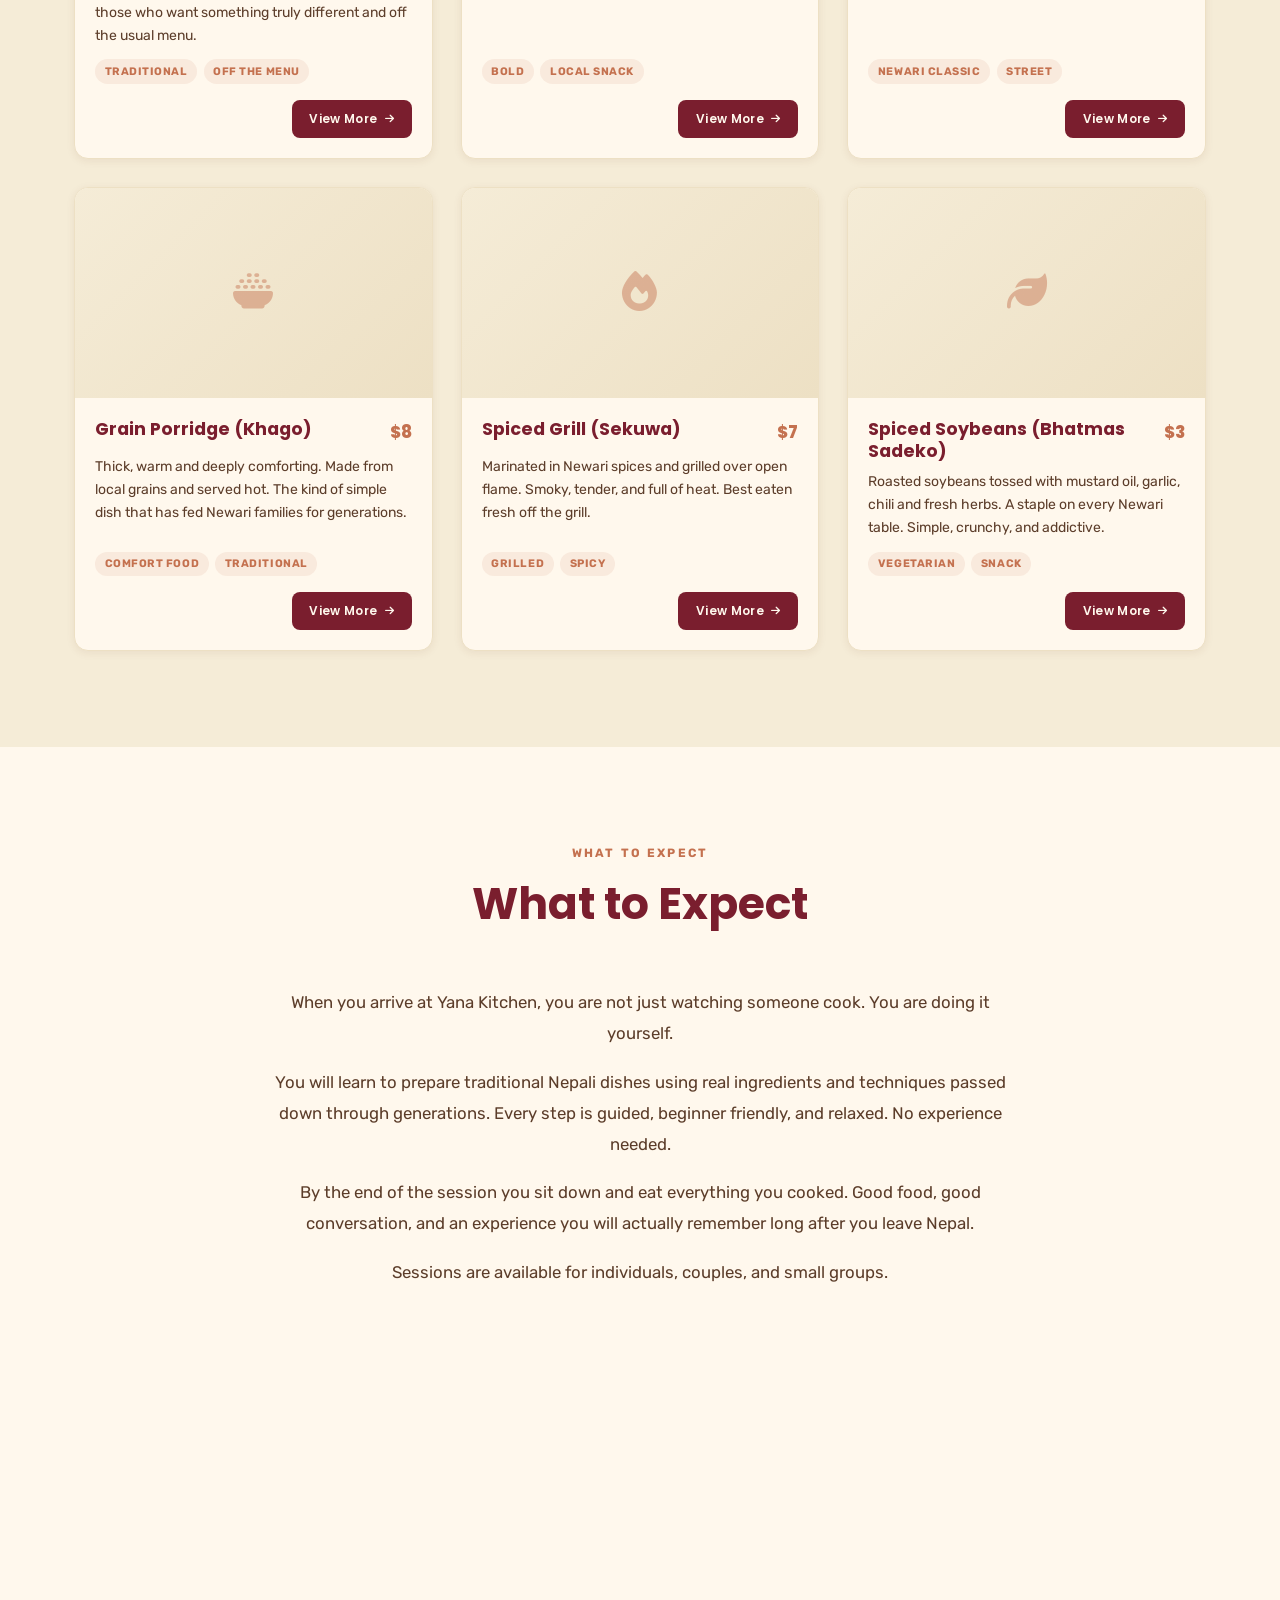
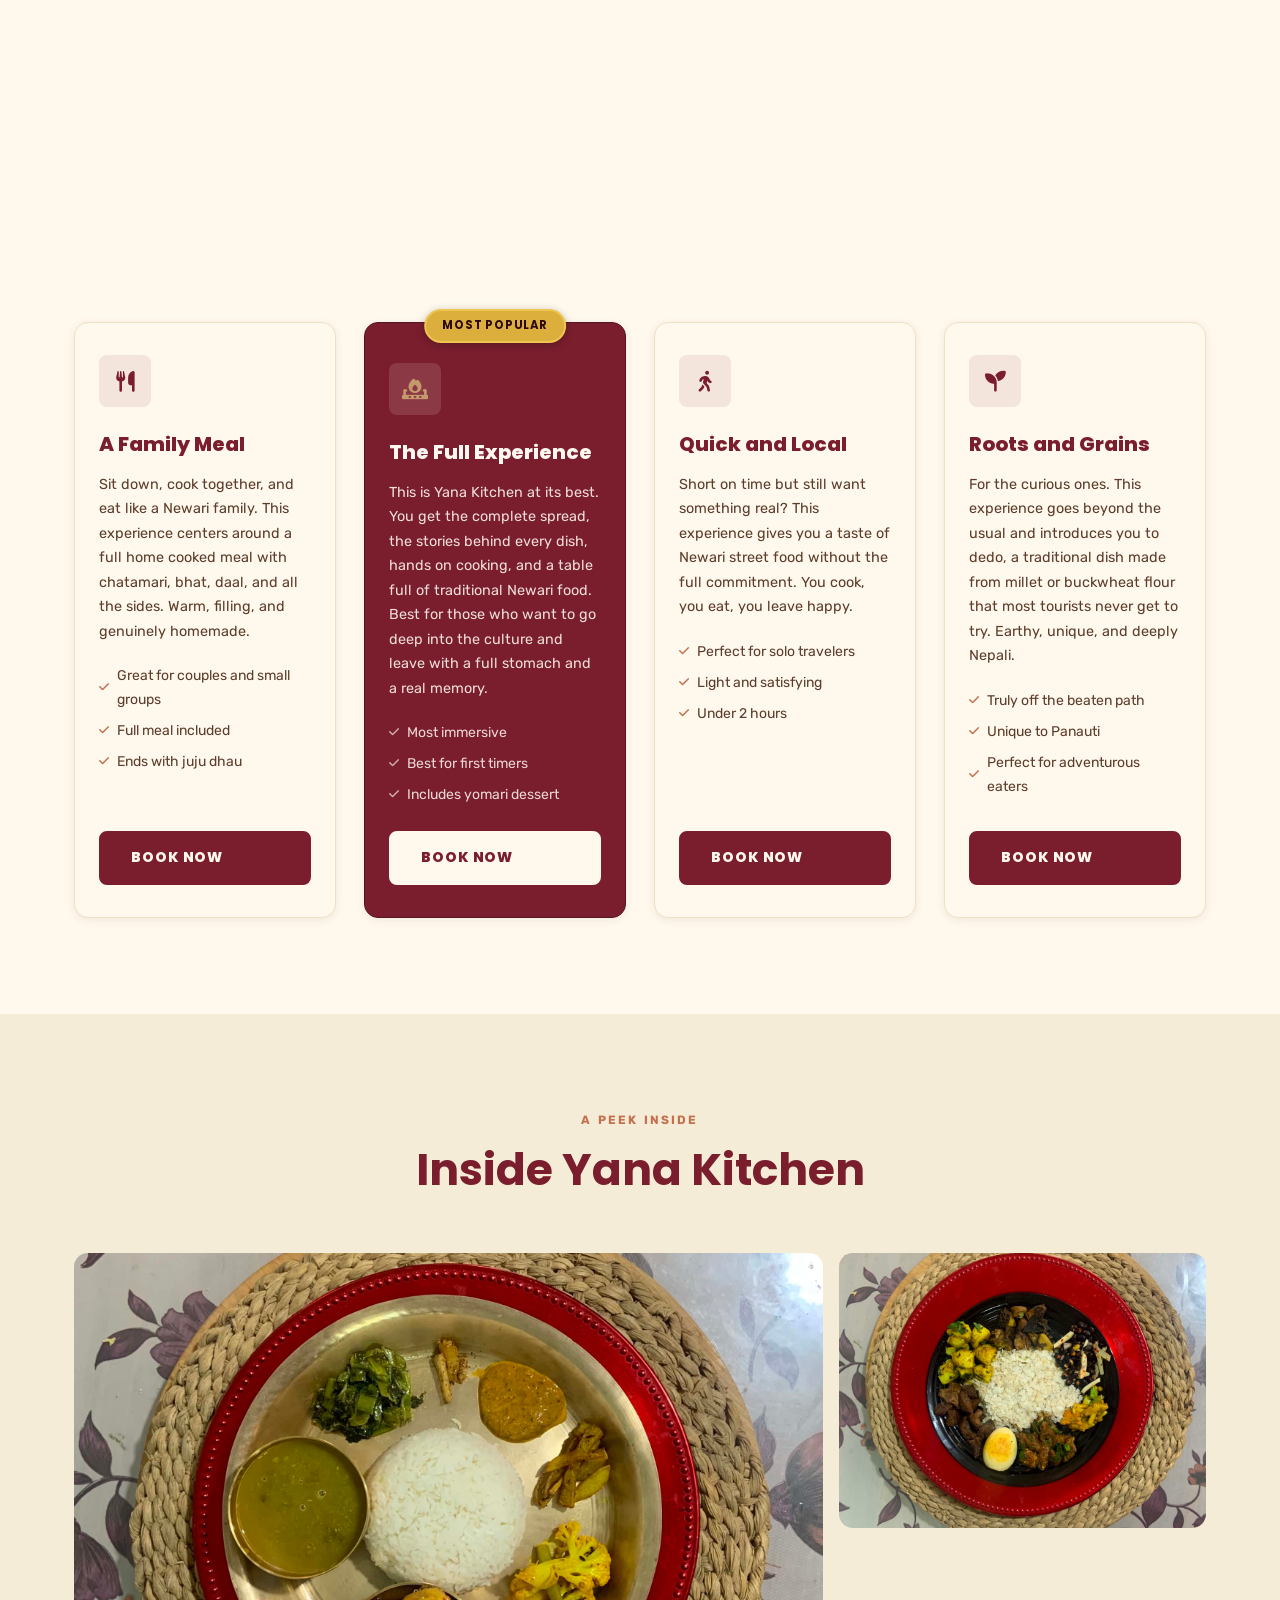
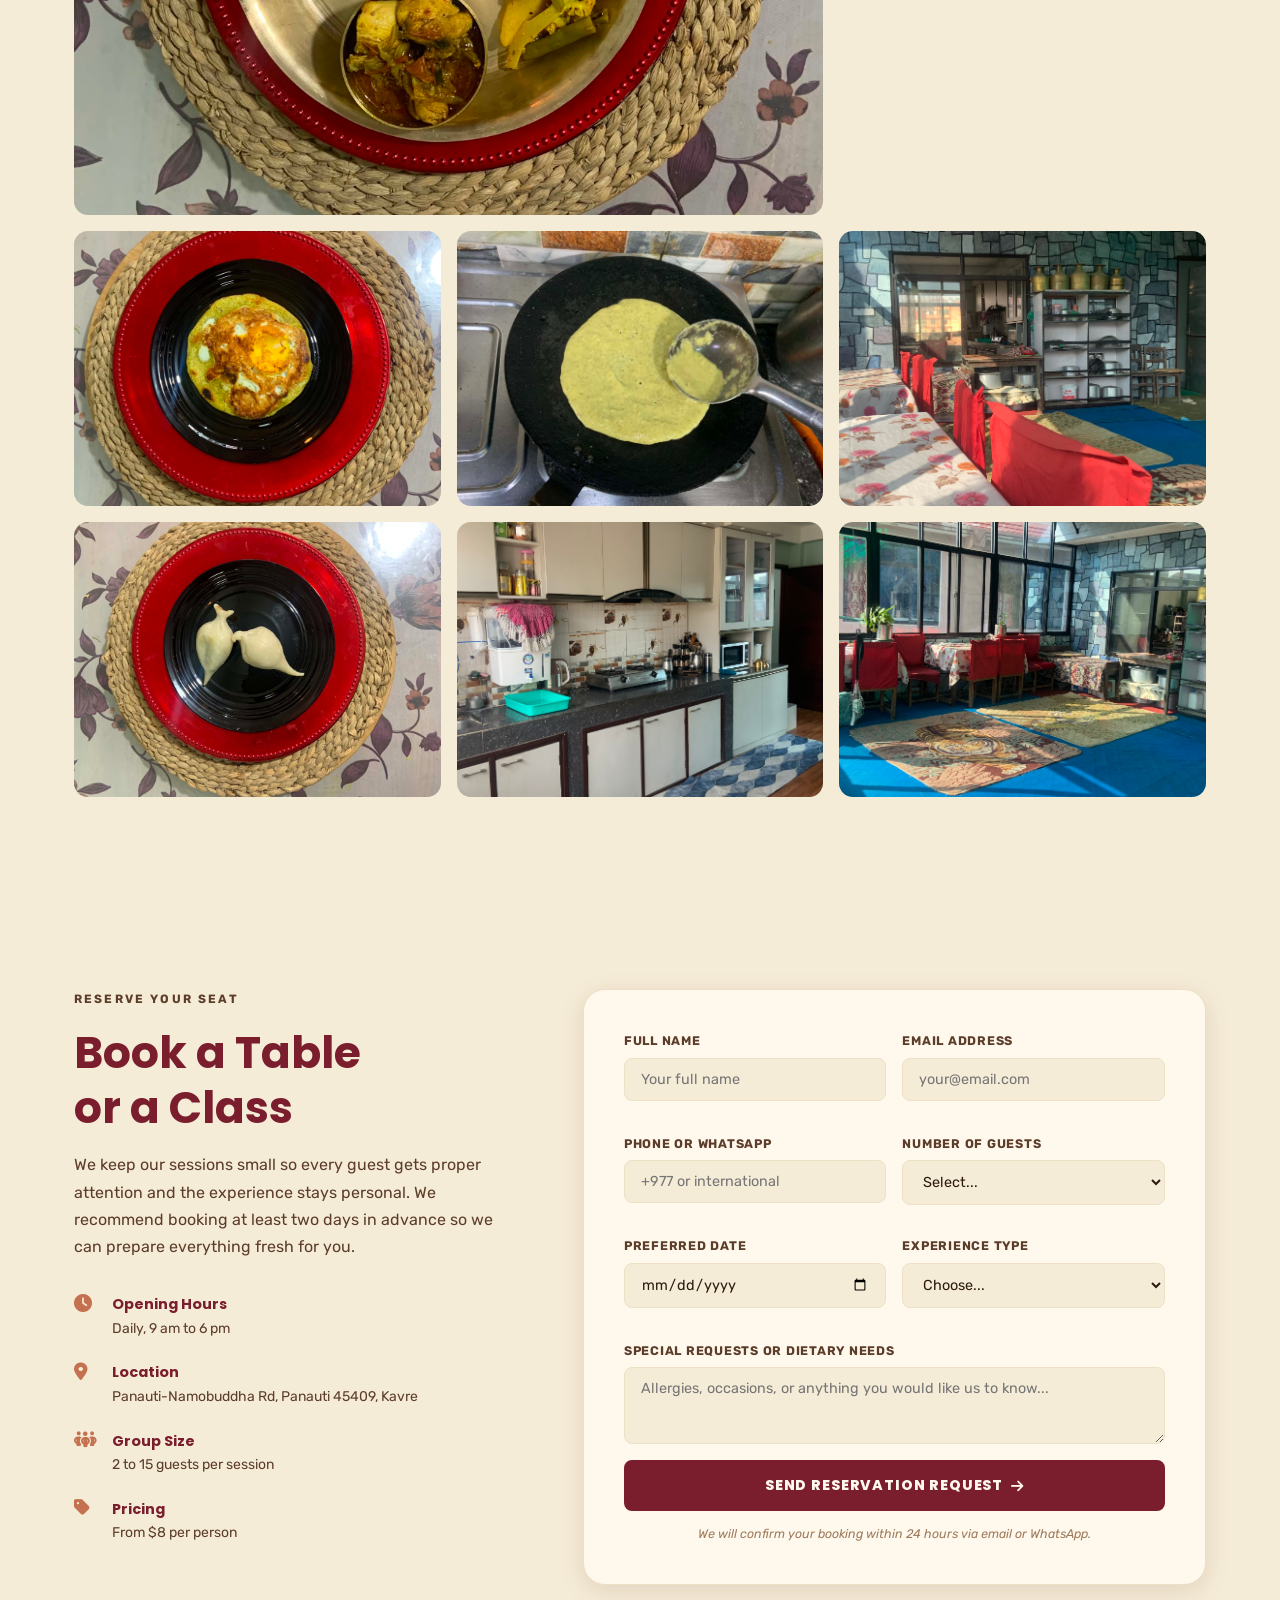
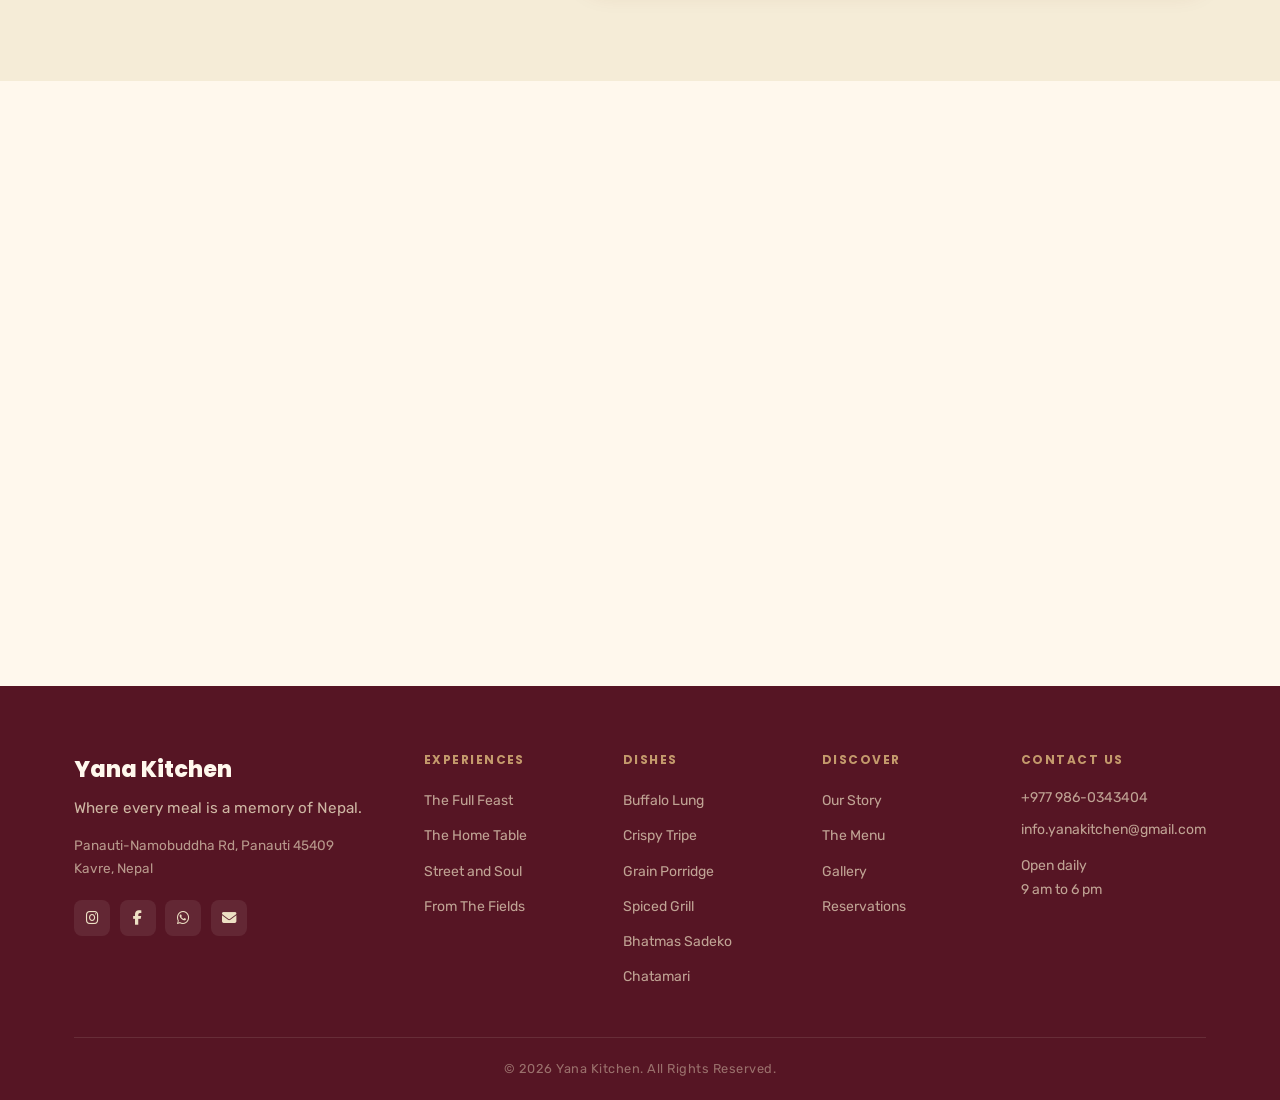
==== commit e1c09b45: "add pho24 to Home Table menu card and detail page hero Co-Authored-By: Claude Sonnet 4.6 <noreply@an" ====
--- a/index.html
+++ b/index.html
@@ -223,7 +223,7 @@
 
         <div class="menu-card reveal" data-category="mains">
           <div class="menu-card-img">
-            <div class="menu-img-placeholder"><i class="fa-solid fa-house-chimney"></i></div>
+            <img src="/img_yana/pho24.png" alt="The Home Table" loading="lazy" />
           </div>
           <div class="menu-card-body">
             <div class="menu-card-top">
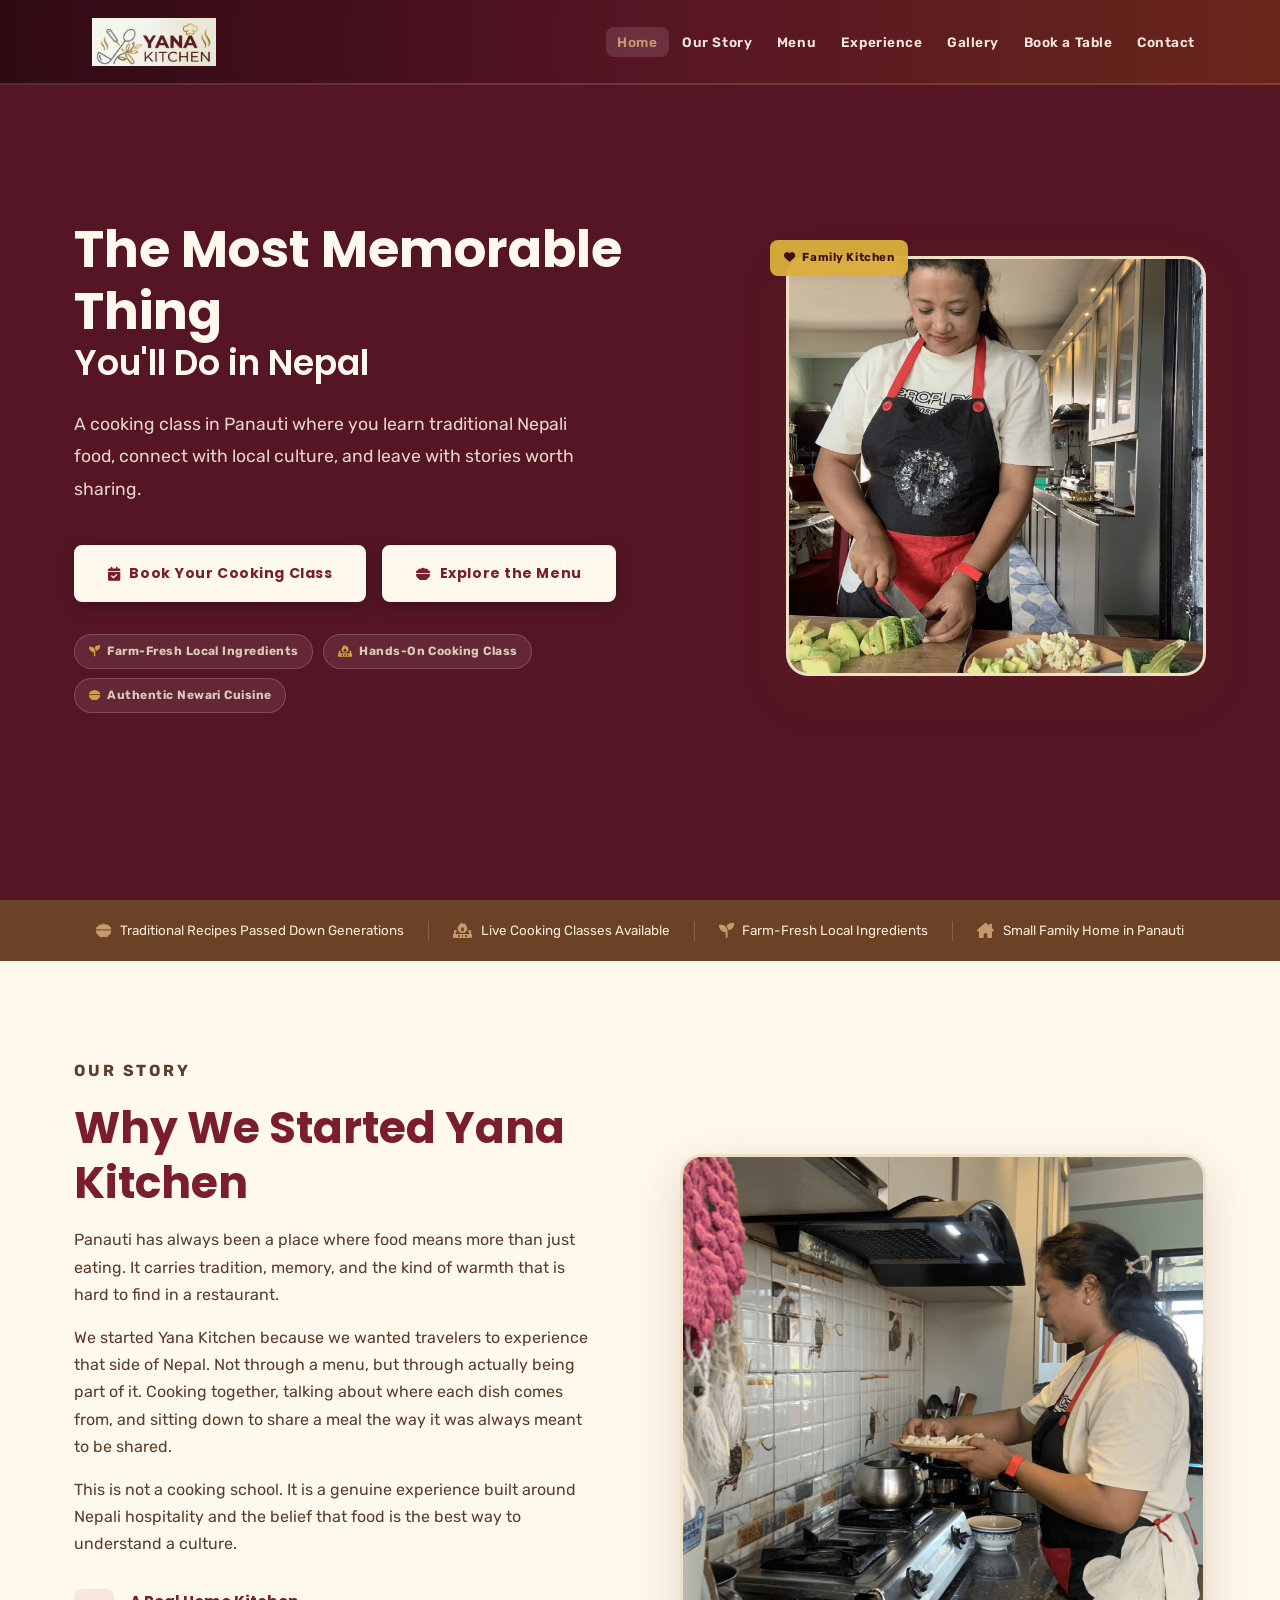
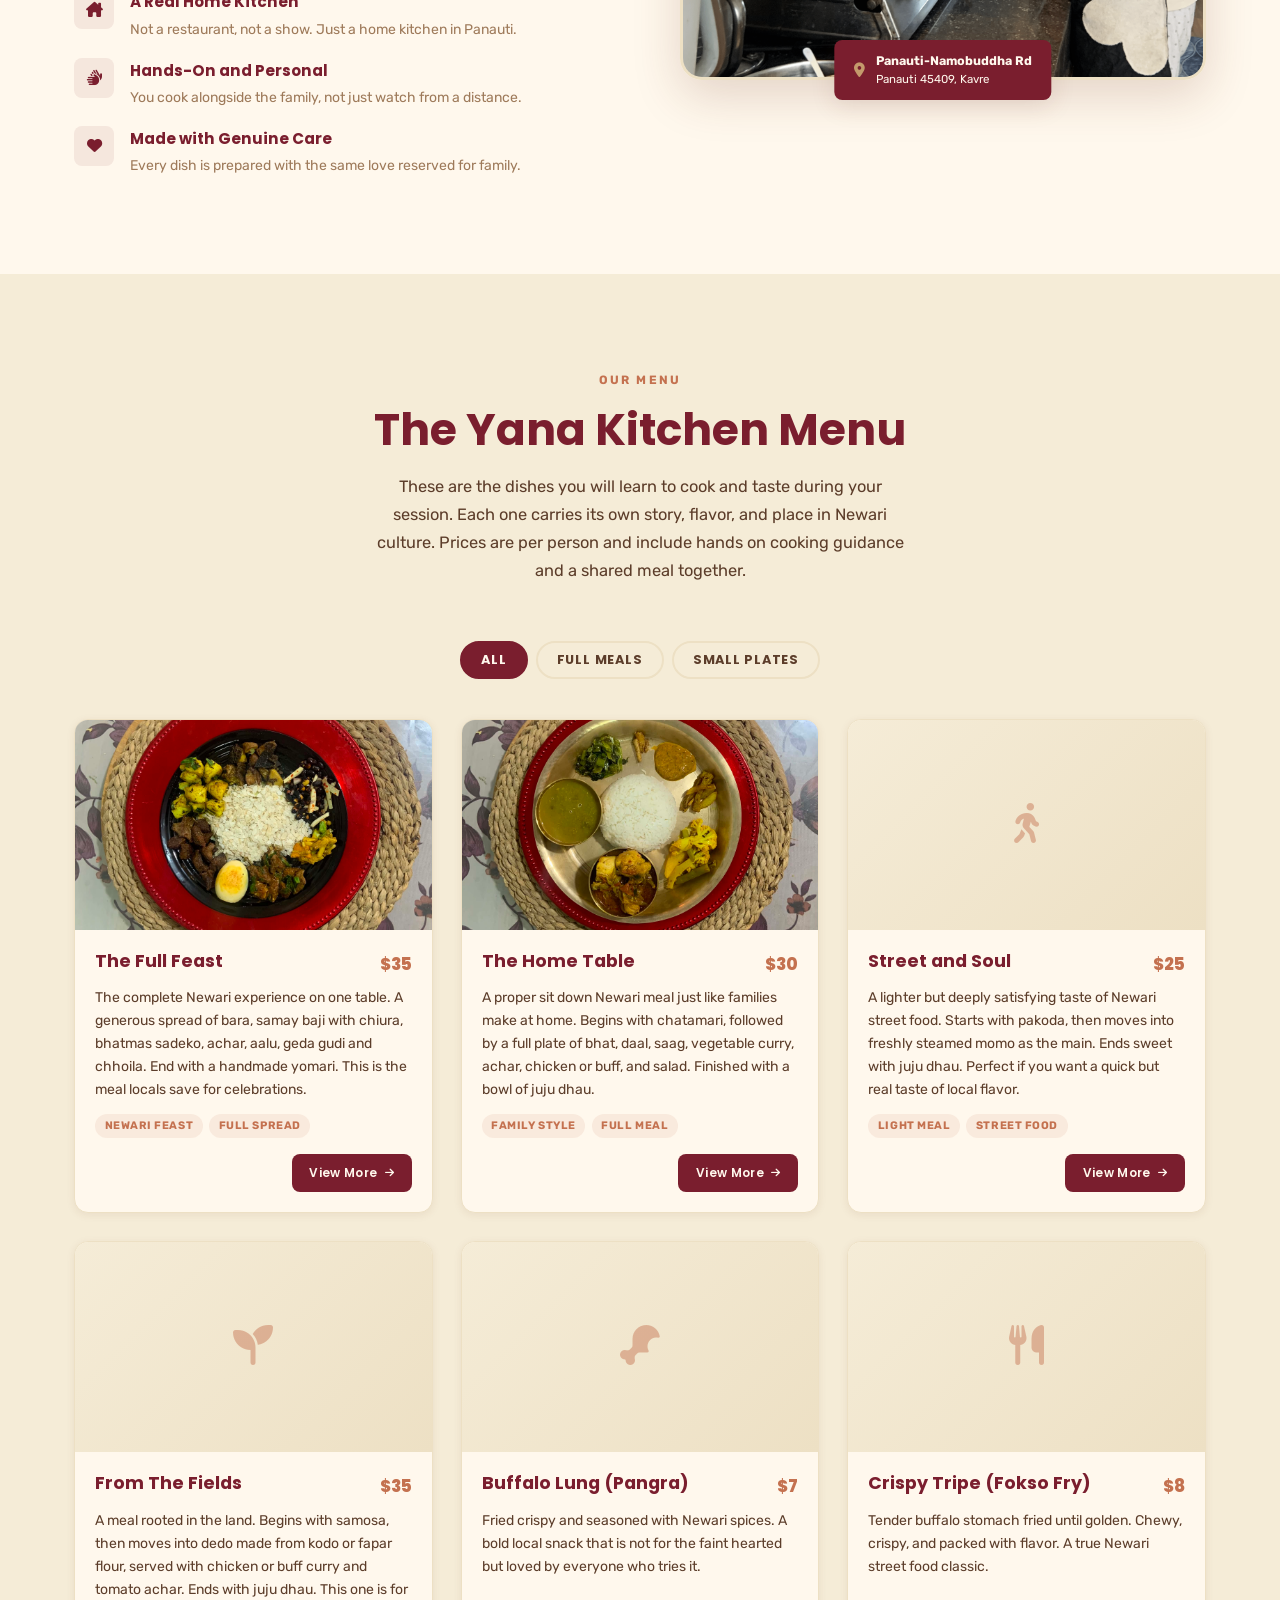
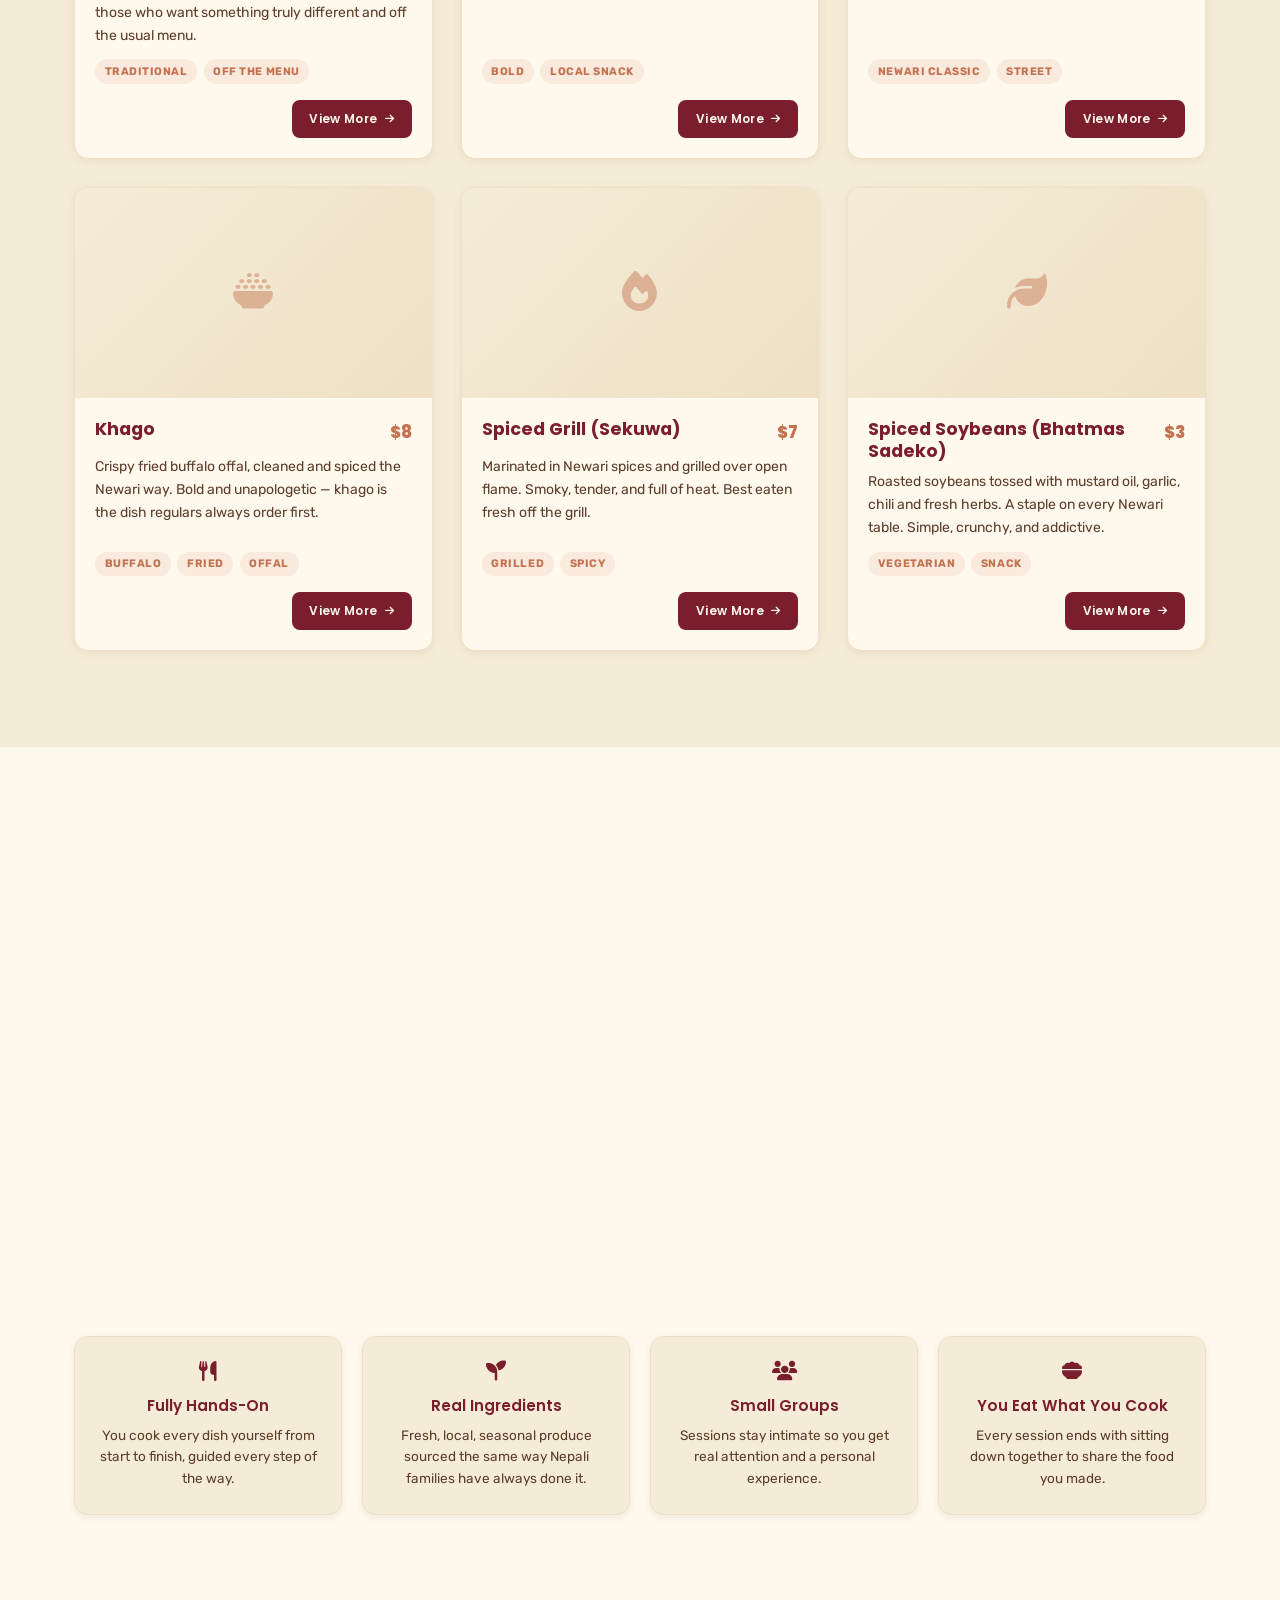
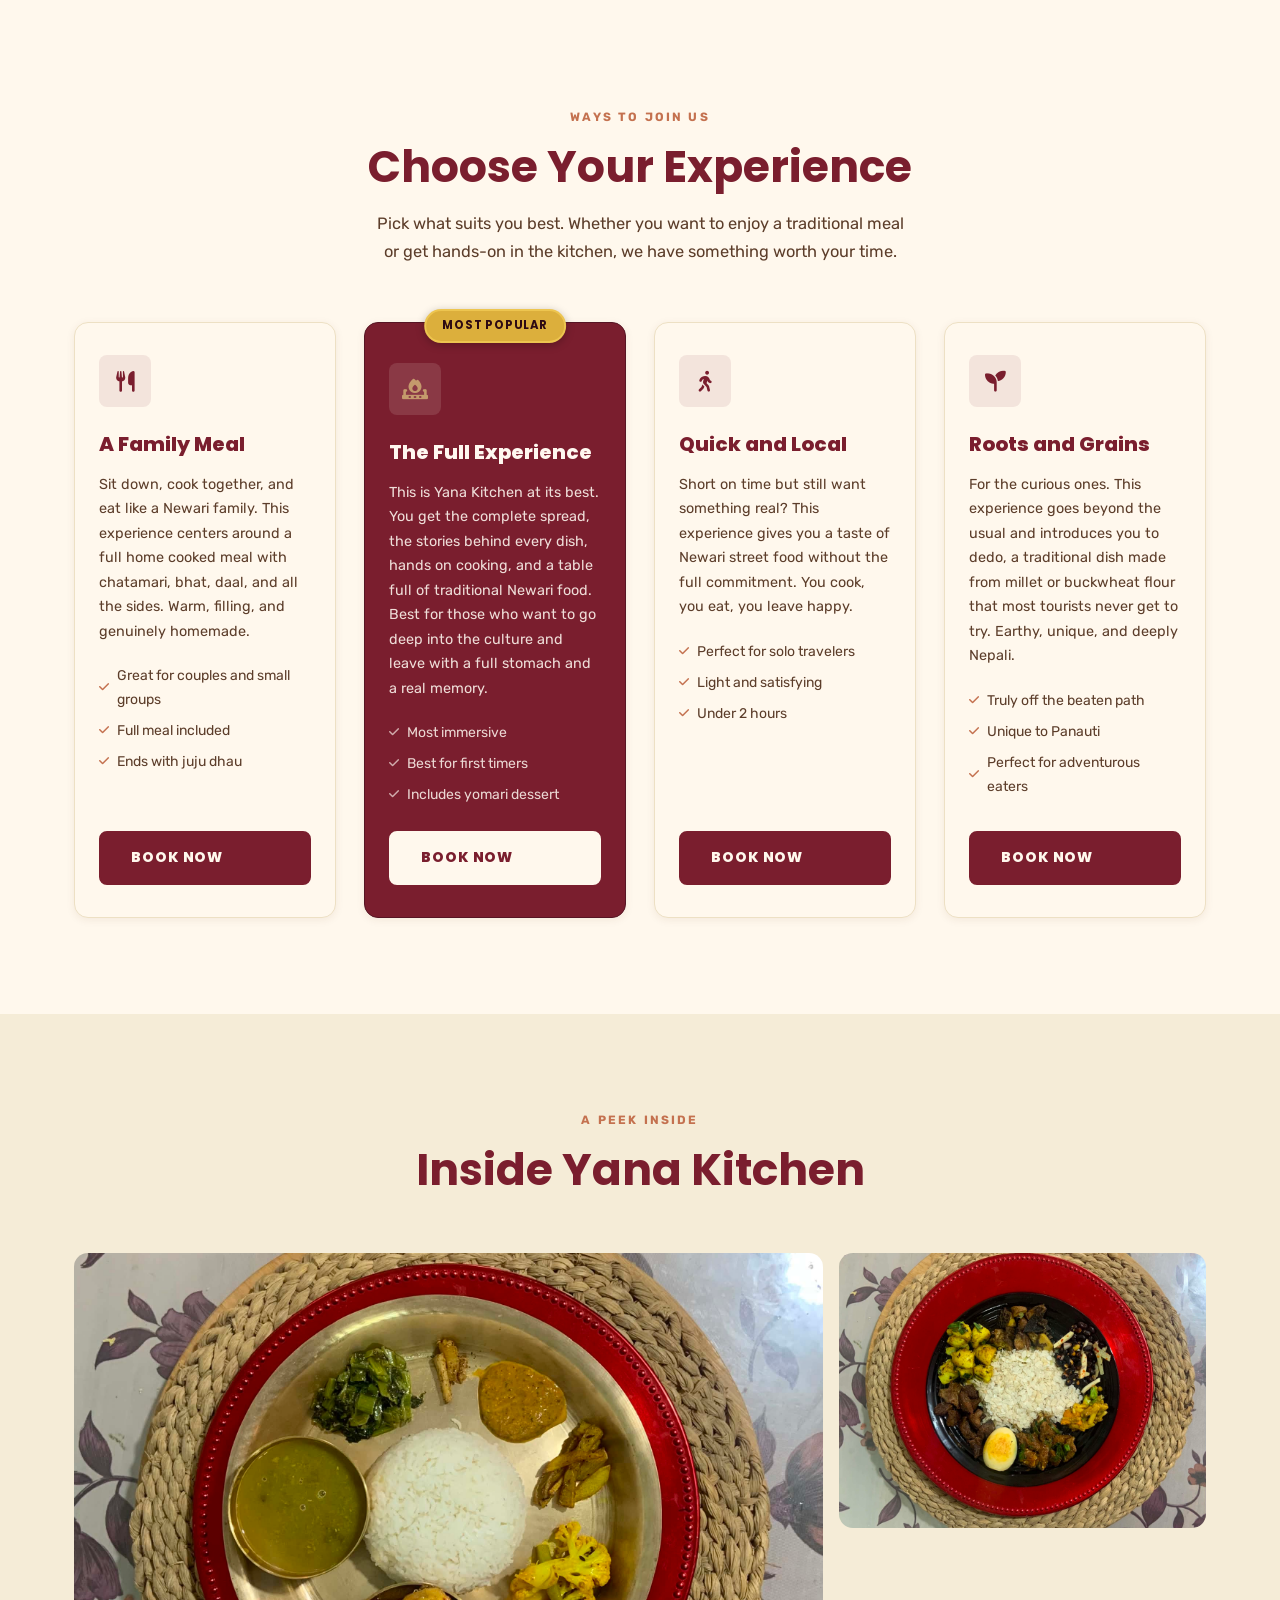
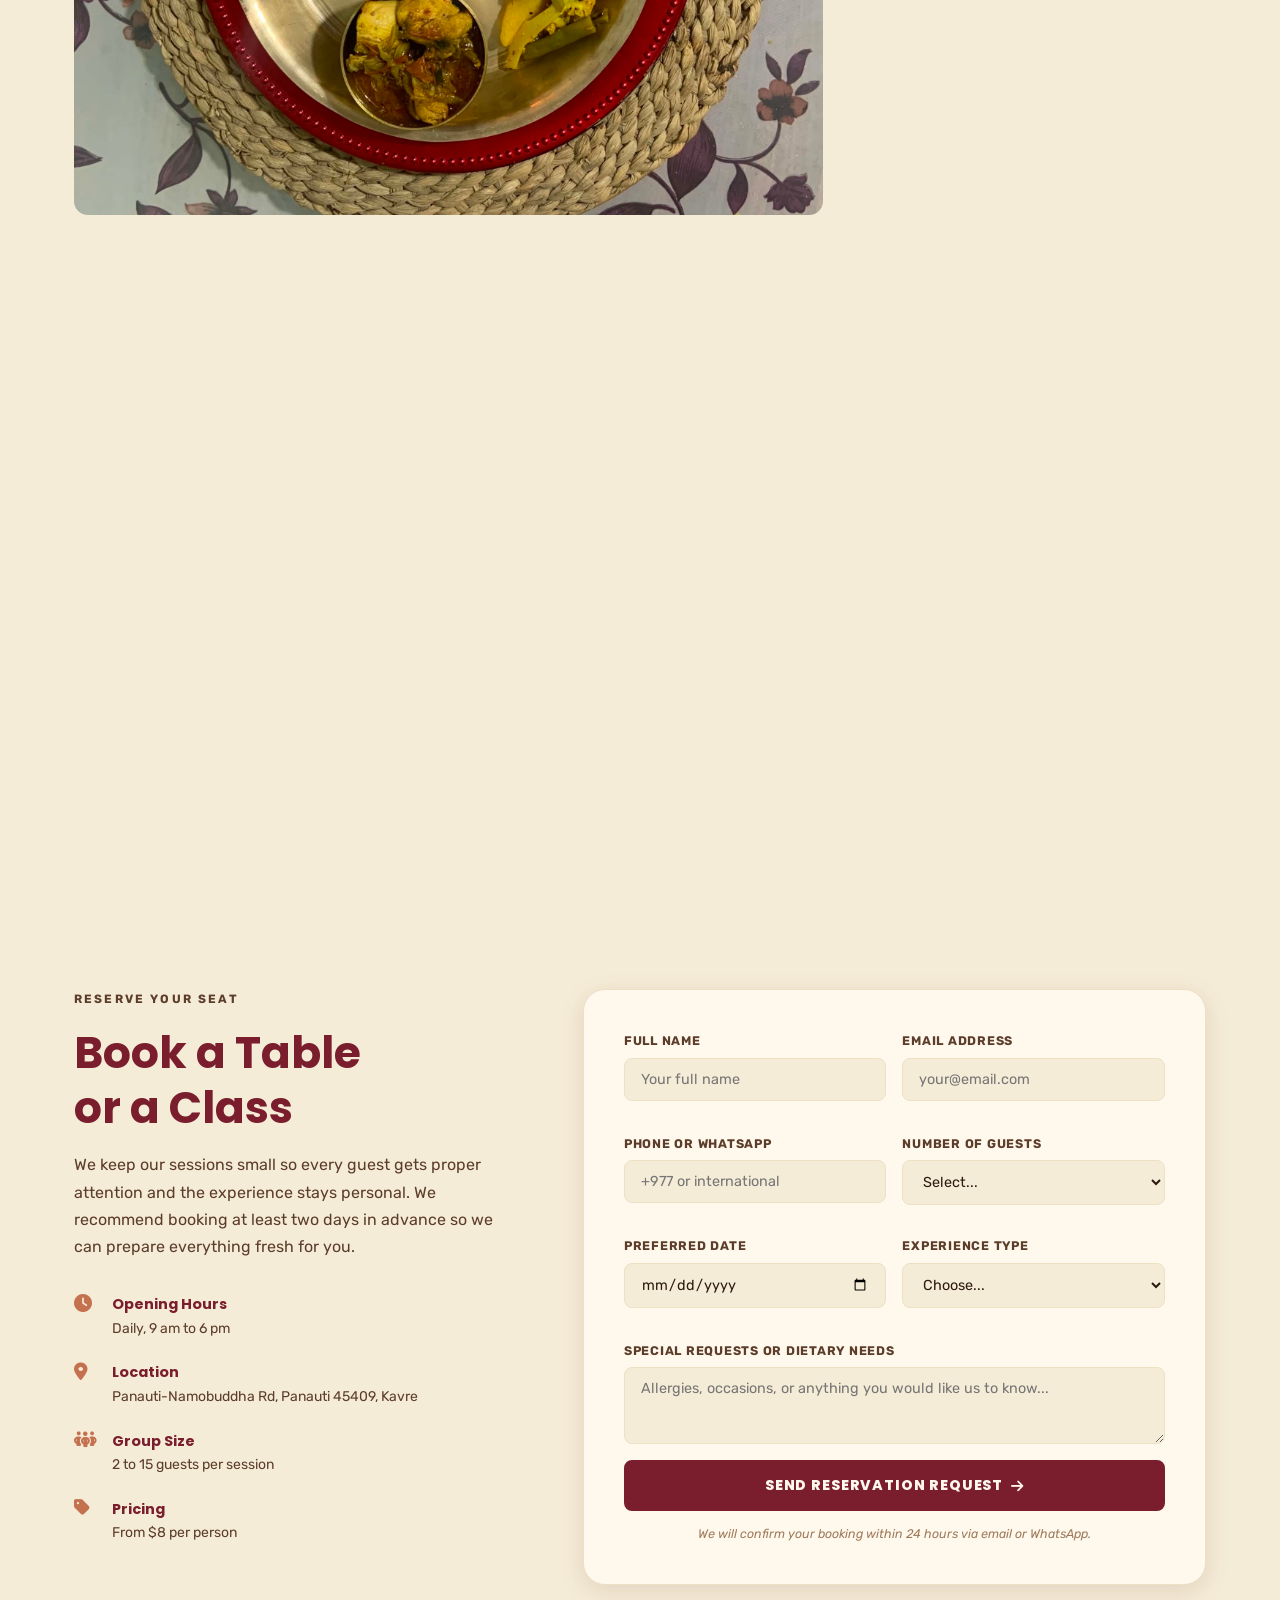
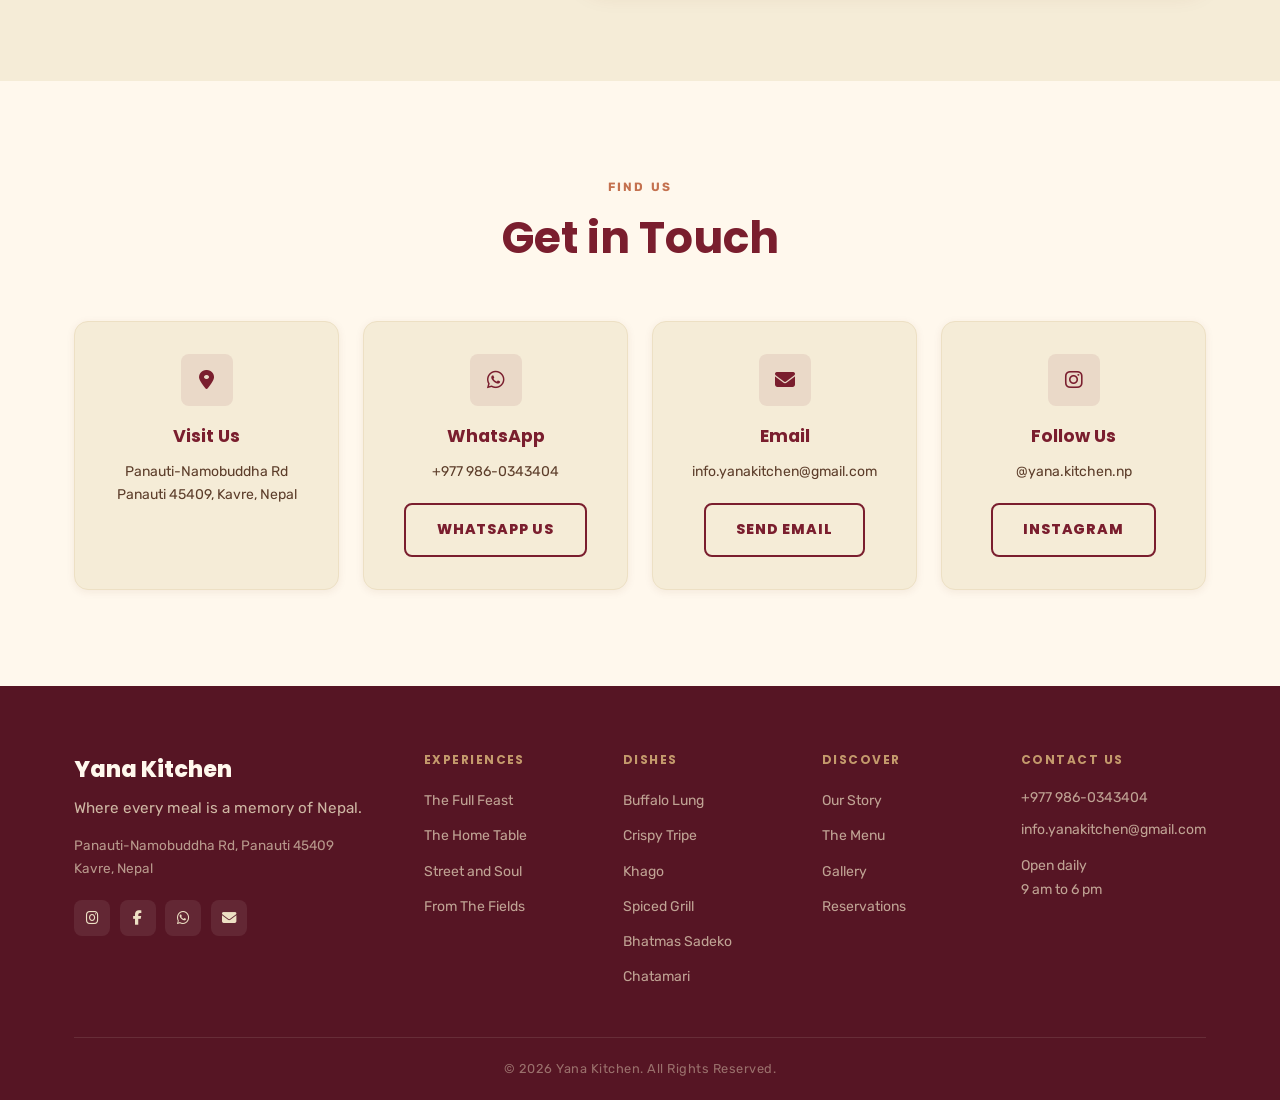
==== commit 3c1161a6: "correct Khago copywriting — fried buffalo offal, not grain porridge Co-Authored-By: Claude Sonnet 4." ====
--- a/index.html
+++ b/index.html
@@ -327,13 +327,14 @@
           </div>
           <div class="menu-card-body">
             <div class="menu-card-top">
-              <h3>Grain Porridge (Khago)</h3>
+              <h3>Khago</h3>
               <span class="menu-price">$8</span>
             </div>
-            <p>Thick, warm and deeply comforting. Made from local grains and served hot. The kind of simple dish that has fed Newari families for generations.</p>
-            <div class="menu-tags">
-              <span class="menu-tag">Comfort Food</span>
-              <span class="menu-tag">Traditional</span>
+            <p>Crispy fried buffalo offal, cleaned and spiced the Newari way. Bold and unapologetic — khago is the dish regulars always order first.</p>
+            <div class="menu-tags">
+              <span class="menu-tag">Buffalo</span>
+              <span class="menu-tag">Fried</span>
+              <span class="menu-tag">Offal</span>
             </div>
             <div style="display:flex;justify-content:flex-end;">
               <a href="grain-porridge.html" class="menu-card-link">View More <i class="fa-solid fa-arrow-right"></i></a>
@@ -695,7 +696,7 @@
           <ul>
             <li><a href="buffalo-lung.html">Buffalo Lung</a></li>
             <li><a href="crispy-tripe.html">Crispy Tripe</a></li>
-            <li><a href="grain-porridge.html">Grain Porridge</a></li>
+            <li><a href="grain-porridge.html">Khago</a></li>
             <li><a href="spiced-grill.html">Spiced Grill</a></li>
             <li><a href="spiced-soybeans.html">Bhatmas Sadeko</a></li>
             <li><a href="chatamari.html">Chatamari</a></li>
